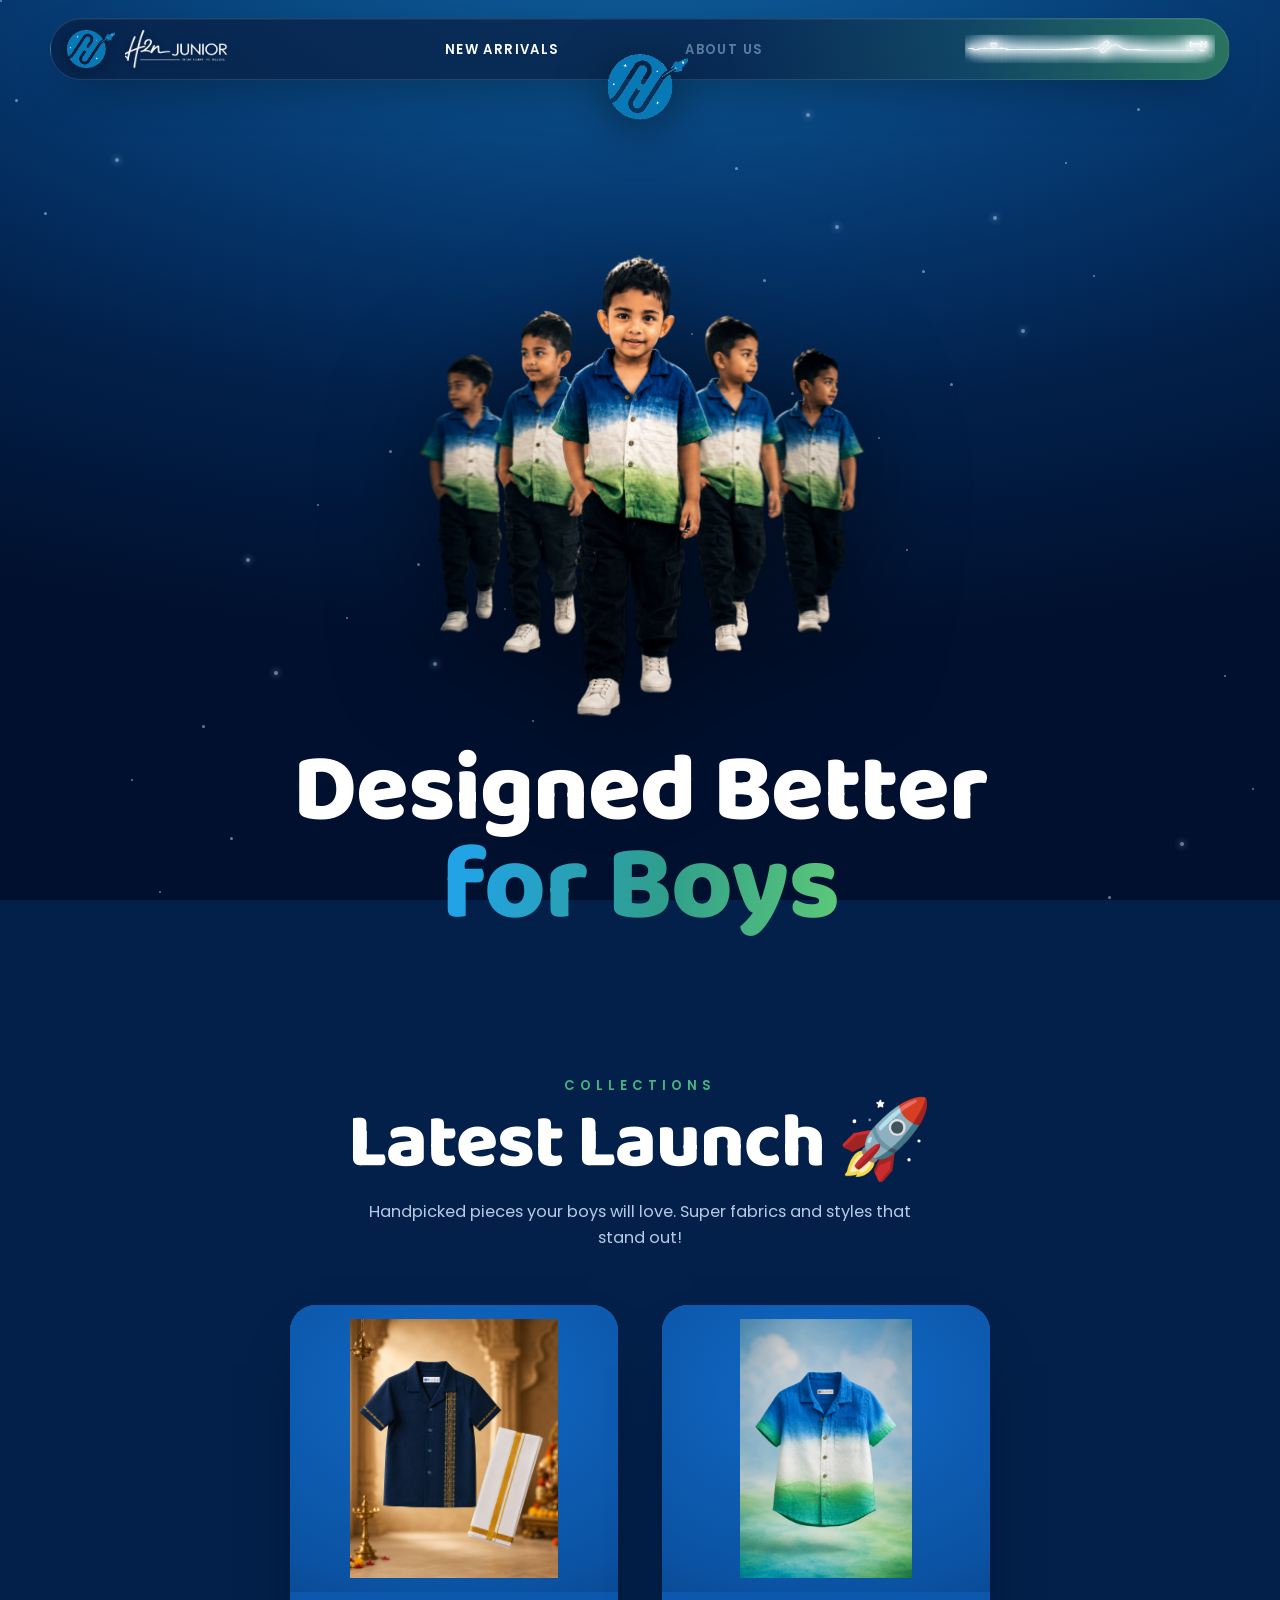
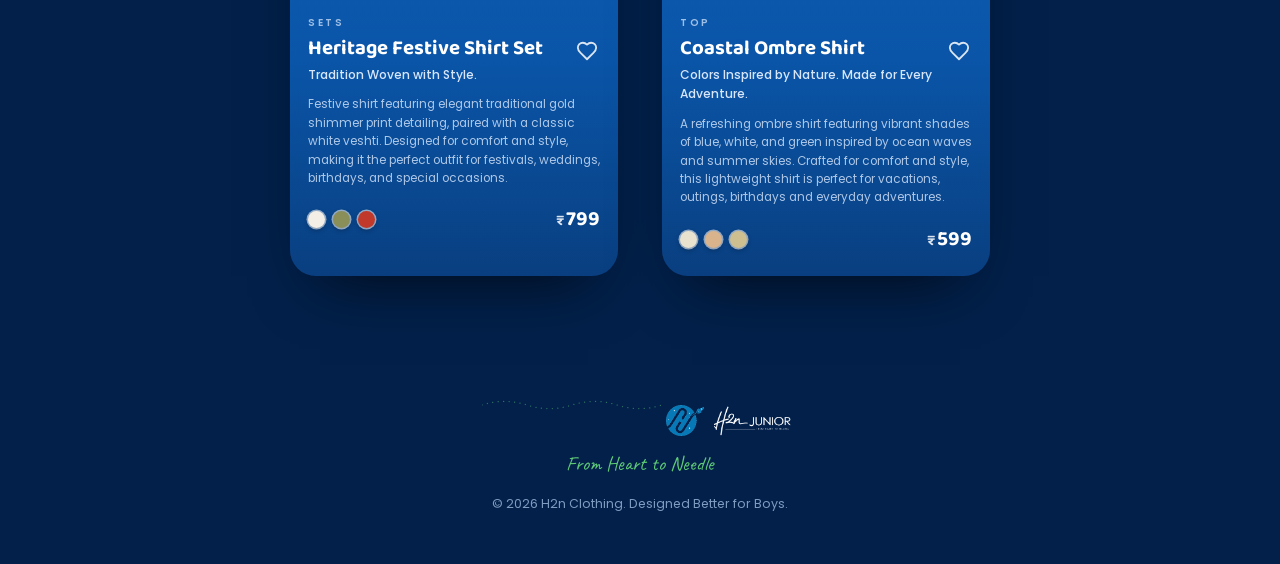
==== index.html @ 7cedc984 "Initial Commit" ====
<!DOCTYPE html>
<html lang="en">
<head>
    <meta charset="UTF-8">
    <meta name="viewport" content="width=device-width, initial-scale=1.0">
    <title>H2n Clothing — Designed Better for Boys | From Heart to Needle</title>
    <meta name="description" content="H2n Clothing — Premium boys wear crafted from heart to needle. Explore the Latest Launch: Heritage Festive Shirt Set & Coastal Ombre Shirt.">
    <link rel="icon" href="images/pdf-logo.png">
    <link rel="preconnect" href="https://fonts.googleapis.com">
    <link rel="preconnect" href="https://fonts.gstatic.com" crossorigin>
    <link href="https://fonts.googleapis.com/css2?family=Baloo+2:wght@500;600;700;800&family=Poppins:wght@300;400;500;600;700&family=Caveat:wght@600;700&display=swap" rel="stylesheet">
    <style>
        /* ============================================================
           H2n Clothing — single-page site (replicates PDF UI design)
           Palette sampled directly from the source PDF.
           ============================================================ */
        :root {
            --navy-900: #01102e;
            --navy-800: #02204a;
            --navy-700: #05356b;
            --navy-600: #0a4d88;
            --navy-glow: #0e5f9e;

            --brand: #0e82c4;
            --brand-bright: #22a3e6;
            --card: #0a55a8;
            --card-hi: #0f63bd;

            --green: #43a55f;
            --green-bright: #5fca77;
            --teal: #2f9e8c;

            --white: #ffffff;
            --cream: #f4efe6;
            --muted: #b7cbe6;
            --muted-dim: #7f9bc0;

            --pill: rgba(8, 30, 66, 0.72);
            --pill-border: rgba(120, 170, 220, 0.22);

            --font-display: 'Baloo 2', system-ui, sans-serif;
            --font-body: 'Poppins', system-ui, sans-serif;
            --font-script: 'Caveat', cursive;

            --ease: cubic-bezier(0.22, 1, 0.36, 1);
            --maxw: 1180px;
        }

        * { margin: 0; padding: 0; box-sizing: border-box; }

        html { scroll-behavior: auto; } /* custom JS easing handles anchor scrolls */

        body {
            font-family: var(--font-body);
            color: var(--white);
            background: var(--navy-800);
            overflow-x: hidden;
            line-height: 1.6;
            -webkit-font-smoothing: antialiased;
        }

        /* Fixed atmospheric background: deep navy with a top-centre glow */
        .bg {
            position: fixed;
            inset: 0;
            z-index: -2;
            background:
                radial-gradient(120% 80% at 50% -8%, var(--navy-glow) 0%, var(--navy-600) 22%, var(--navy-700) 45%, var(--navy-800) 68%, var(--navy-900) 100%);
        }
        /* Twinkling starfield */
        .stars { position: fixed; inset: 0; z-index: -1; pointer-events: none; overflow: hidden; }
        .star {
            position: absolute;
            width: 3px; height: 3px;
            border-radius: 50%;
            background: #cfe6ff;
            opacity: 0.5;
            animation: twinkle 4s var(--ease) infinite;
        }
        .star.sm { width: 2px; height: 2px; }
        .star.lg { width: 4px; height: 4px; box-shadow: 0 0 6px 1px rgba(180,220,255,.7); }
        @keyframes twinkle {
            0%, 100% { opacity: 0.15; transform: scale(0.8); }
            50%      { opacity: 0.85; transform: scale(1.2); }
        }

        a { color: inherit; text-decoration: none; }
        img { display: block; max-width: 100%; }

        /* ===================== NAVIGATION ===================== */
        .navbar {
            position: fixed;
            top: 18px; left: 0; right: 0;
            z-index: 100;
            display: flex;
            justify-content: center;
            padding: 0 20px;
            opacity: 0;
            transform: translateY(-24px);
            animation: navDrop 0.9s var(--ease) 0.15s forwards;
        }
        @keyframes navDrop { to { opacity: 1; transform: translateY(0); } }

        .nav-pill {
            position: relative;
            width: 100%;
            max-width: var(--maxw);
            display: flex;
            align-items: center;
            gap: 8px;
            padding: 10px 14px 10px 16px;
            border-radius: 44px;
            background: linear-gradient(90deg, var(--pill) 0%, var(--pill) 58%, rgba(20,70,90,.72) 78%, rgba(52,132,92,.78) 100%);
            border: 1px solid var(--pill-border);
            backdrop-filter: blur(14px);
            -webkit-backdrop-filter: blur(14px);
            box-shadow: 0 18px 50px -22px rgba(0,0,0,0.7), inset 0 1px 0 rgba(255,255,255,0.06);
        }

        /* Brand wordmark (left) */
        .brand { display: flex; align-items: center; gap: 10px; padding-right: 6px; flex-shrink: 0; }
        .brand-icon { width: 48px; height: auto; flex-shrink: 0; filter: drop-shadow(0 3px 8px rgba(0,0,0,.35)); }
        .brand-wordmark { height: clamp(30px, 3.4vw, 40px); width: auto; flex-shrink: 0; display: block; filter: drop-shadow(0 1px 3px rgba(0,0,0,.35)); }
        .brand-text { display: flex; flex-direction: column; line-height: 1; }
        .brand-name { display: flex; align-items: baseline; gap: 5px; }
        .brand-name .script { font-family: var(--font-script); font-size: 1.55rem; font-weight: 700; color: var(--white); }
        .brand-name .word { font-family: var(--font-body); font-size: 0.86rem; font-weight: 600; letter-spacing: 2px; color: var(--green-bright); }
        .brand-tag { font-size: 0.56rem; font-weight: 600; letter-spacing: 2.6px; color: var(--green-bright); margin-top: 3px; }

        /* Menu */
        .nav-menu {
            flex: 1;
            display: flex;
            align-items: center;
            justify-content: center;
            gap: clamp(14px, 2.4vw, 34px);
        }
        .nav-logo-slot { width: 60px; flex-shrink: 0; }
        .nav-link {
            position: relative;
            font-size: 0.82rem;
            font-weight: 600;
            letter-spacing: 1.4px;
            color: var(--white);
            white-space: nowrap;
            padding: 6px 2px;
            transition: color .25s;
        }
        /* Menu items are intentionally disabled for now.
           TO ENABLE LATER: remove `is-disabled` from the <a> tags,
           give each an href, and delete the `.nav-link.is-disabled` rule. */
        .nav-link.is-disabled {
            color: var(--muted-dim);
            opacity: 0.72;
            cursor: default;
            pointer-events: none;
        }
        .nav-link:not(.is-disabled)::after {
            content: ""; position: absolute; left: 0; bottom: 0;
            width: 0; height: 2px; border-radius: 2px;
            background: linear-gradient(90deg, var(--brand-bright), var(--green-bright));
            transition: width .3s var(--ease);
        }
        .nav-link:not(.is-disabled):hover { color: var(--brand-bright); }
        .nav-link:not(.is-disabled):hover::after { width: 100%; }

        /* Thread + sewing-machine decoration (right) — the brand signature */
        .thread { flex-shrink: 0; width: 250px; display: flex; align-items: center; justify-content: flex-end; }
        .thread img {
            width: 100%;
            filter: drop-shadow(0 0 5px rgba(190,225,255,0.55));
            /* "sews" itself in left-to-right on load */
            clip-path: inset(0 100% 0 0);
            animation: sew 2.1s var(--ease) 0.9s forwards;
        }
        @keyframes sew { to { clip-path: inset(0 0 0 0); } }

        /* Floating centre logo that dips below the pill */
        .center-logo {
            position: absolute;
            left: 0; right: 0; margin-inline: auto;   /* robust horizontal centering */
            top: 50%;
            width: 96px;
            opacity: 0;
            transform: translateY(-50%) scale(0.4);
            animation: logoPop 0.9s var(--ease) 0.55s forwards;
            z-index: 3;
        }
        .center-logo img { width: 100%; filter: drop-shadow(0 10px 24px rgba(0,0,0,0.55)); animation: bob 5s ease-in-out 1.6s infinite; }
        @keyframes logoPop { to { opacity: 1; transform: translateY(8%) scale(1); } }
        @keyframes bob { 0%,100% { transform: translateY(0) rotate(0deg); } 50% { transform: translateY(-7px) rotate(-1.5deg); } }

        .hamburger { display: none; }

        /* ===================== HERO ===================== */
        .hero {
            position: relative;
            padding: 190px 20px 90px;
            text-align: center;
            display: flex;
            flex-direction: column;
            align-items: center;
        }
        /* Entrance on the wrapper, perpetual float on the image — separate
           elements so the two transforms never fight each other. */
        .hero-boys-wrap {
            width: min(460px, 82vw);
            margin-bottom: -6px;
            opacity: 0;
            transform: translateY(46px) scale(0.96);
            animation: rise 1.1s var(--ease) 0.7s forwards;
        }
        .hero-boys {
            width: 100%;
            filter: drop-shadow(0 30px 50px rgba(0,0,0,0.5));
            animation: floatBoys 5.5s ease-in-out 1.9s infinite;
            will-change: transform, filter;
        }
        @keyframes rise { to { opacity: 1; transform: translateY(0) scale(1); } }
        @keyframes floatBoys {
            0%, 100% { transform: translateY(0) rotate(0deg); filter: drop-shadow(0 30px 50px rgba(0,0,0,0.5)); }
            50%      { transform: translateY(-16px) rotate(-1.2deg); filter: drop-shadow(0 46px 60px rgba(0,0,0,0.42)); }
        }

        .hero-title { font-family: var(--font-display); line-height: 0.95; margin-top: 6px; }
        .hero-title .line {
            display: block;
            overflow: hidden;
        }
        .hero-title .line > span {
            display: inline-block;
            transform: translateY(110%);
            animation: reveal 0.95s var(--ease) forwards;
        }
        .hero-title .line.one > span { animation-delay: 1.0s; }
        .hero-title .line.two > span { animation-delay: 1.18s; }
        @keyframes reveal { to { transform: translateY(0); } }

        .line.one > span {
            font-size: clamp(2.8rem, 8.5vw, 6rem);
            font-weight: 800;
            color: var(--white);
            letter-spacing: -1px;
        }
        .line.two > span {
            font-size: clamp(3rem, 9.5vw, 6.6rem);
            font-weight: 800;
            letter-spacing: -1px;
            background: linear-gradient(96deg, var(--brand-bright) 8%, var(--teal) 55%, var(--green-bright) 100%);
            -webkit-background-clip: text; background-clip: text;
            -webkit-text-fill-color: transparent; color: transparent;
            padding: 0 6px 8px;
        }

        /* ===================== COLLECTIONS ===================== */
        .collections { padding: 40px 20px 40px; max-width: var(--maxw); margin: 0 auto; scroll-margin-top: 118px; }
        .col-head { text-align: center; margin-bottom: 54px; }
        .eyebrow {
            font-size: 0.82rem; font-weight: 600; letter-spacing: 5px;
            background: linear-gradient(90deg, var(--teal), var(--green-bright));
            -webkit-background-clip: text; background-clip: text;
            -webkit-text-fill-color: transparent; color: transparent;
            margin-bottom: 10px;
        }
        .col-title {
            font-family: var(--font-display);
            font-weight: 800;
            font-size: clamp(2.6rem, 7vw, 4.8rem);
            letter-spacing: -1px;
            line-height: 1;
            display: inline-flex; align-items: center; gap: 12px;
        }
        .col-title .rocket { display: inline-block; animation: launch 3s ease-in-out infinite; }
        @keyframes launch { 0%,100% { transform: translateY(0) rotate(0); } 50% { transform: translateY(-10px) rotate(6deg); } }
        .col-sub { color: var(--muted); font-size: 1.02rem; max-width: 560px; margin: 16px auto 0; }

        .card-grid {
            display: grid;
            grid-template-columns: repeat(2, minmax(0, 328px));
            gap: 44px;
            justify-content: center;
        }

        /* Product card */
        .card {
            position: relative;
            border-radius: 26px;
            overflow: hidden;
            background: linear-gradient(180deg, var(--card-hi) 0%, var(--card) 62%, #093f80 100%);
            box-shadow: 0 30px 60px -30px rgba(0,0,0,0.75), inset 0 1px 0 rgba(255,255,255,0.08);
            transition: transform .5s var(--ease), box-shadow .5s var(--ease);
            /* reveal state */
            opacity: 0;
            transform: translateY(40px);
        }
        .card.in { opacity: 1; transform: translateY(0); transition: transform .8s var(--ease), box-shadow .5s var(--ease), opacity .8s var(--ease); }
        .card:hover { transform: translateY(-12px); box-shadow: 0 44px 80px -34px rgba(0,0,0,0.85), 0 0 0 1px rgba(95,202,119,0.25); }

        .card-media {
            position: relative;
            aspect-ratio: 4 / 3.5;
            overflow: hidden;
            background: radial-gradient(120% 100% at 50% 30%, #1069c6 0%, #0b52a2 70%, #093f80 100%);
        }
        /* contain + padding = the whole garment is visible (zoomed out), not cropped */
        .card-media img { width: 100%; height: 100%; object-fit: contain; padding: 14px; transition: transform .8s var(--ease); }
        .card:hover .card-media img { transform: scale(1.04); }

        .card-body { padding: 16px 18px 20px; }
        .card-cat { font-size: 0.62rem; font-weight: 600; letter-spacing: 2.5px; color: rgba(207,225,250,0.75); }
        .card-titlerow { display: flex; align-items: flex-start; justify-content: space-between; gap: 10px; margin-top: 4px; }
        .card-title { font-family: var(--font-display); font-weight: 700; font-size: 1.28rem; line-height: 1.08; color: var(--white); }
        .card-tag { color: #d7e6fb; font-size: 0.76rem; font-weight: 500; margin-top: 5px; }
        .card-desc { color: rgba(215,230,251,0.8); font-size: 0.74rem; line-height: 1.55; margin-top: 11px; }

        .card-foot { display: flex; align-items: center; justify-content: space-between; margin-top: 16px; }
        .dots { display: flex; gap: 8px; }
        .dot { width: 17px; height: 17px; border-radius: 50%; background: var(--dot); box-shadow: 0 0 0 1.5px rgba(255,255,255,0.55), 0 2px 5px rgba(0,0,0,0.35); }
        .price { font-family: var(--font-display); font-weight: 700; font-size: 1.3rem; color: var(--white); }
        .price .r { font-size: 0.95rem; opacity: 0.85; margin-right: 2px; }

        /* Heart / wishlist */
        .heart {
            border: none; background: transparent; cursor: pointer;
            color: rgba(255,255,255,0.85); flex-shrink: 0; padding: 2px;
            transition: transform .25s var(--ease), color .25s;
        }
        .heart svg { width: 22px; height: 22px; display: block; }
        .heart:hover { transform: scale(1.15); }
        .heart.active { color: #ff5470; }
        .heart.active svg { fill: #ff5470; }

        /* ===================== FOOTER ===================== */
        .footer { max-width: var(--maxw); margin: 40px auto 0; padding: 40px 20px 50px; text-align: center; }
        .footer-thread { margin: 0 auto 22px; width: 180px; opacity: 0.5; }
        .footer-brand { display: inline-flex; align-items: center; gap: 10px; margin-bottom: 12px; }
        .footer-brand img:first-child { width: 38px; height: auto; }
        .footer-wordmark { height: 30px; width: auto; }
        .footer-brand .script { font-family: var(--font-script); font-size: 1.5rem; }
        .footer-brand .word { font-weight: 600; letter-spacing: 2px; font-size: 0.85rem; }
        .footer-tag { font-family: var(--font-script); font-size: 1.25rem; color: var(--green-bright); }
        .footer-copy { color: var(--muted-dim); font-size: 0.78rem; margin-top: 14px; }

        /* ===================== RESPONSIVE ===================== */
        @media (max-width: 940px) {
            .nav-menu, .thread { display: none; }
            .nav-pill { justify-content: space-between; padding: 10px 14px; }
            .center-logo { display: none; }
            .brand-icon { width: 42px; height: auto; }
            .hamburger {
                display: flex; flex-direction: column; gap: 5px;
                background: transparent; border: none; cursor: pointer; padding: 8px;
            }
            .hamburger span { width: 24px; height: 2px; background: var(--white); border-radius: 2px; transition: .3s; }
            .mobile-menu {
                position: fixed; top: 84px; left: 20px; right: 20px; z-index: 99;
                background: var(--pill); border: 1px solid var(--pill-border);
                border-radius: 20px; backdrop-filter: blur(14px);
                padding: 10px; display: none; flex-direction: column;
                box-shadow: 0 24px 60px -24px rgba(0,0,0,0.8);
            }
            .mobile-menu.open { display: flex; }
            .mobile-menu a { padding: 13px 16px; font-weight: 600; letter-spacing: 1px; color: var(--muted-dim); border-radius: 12px; font-size: 0.9rem; }
            .mobile-menu a.mm-active { color: var(--white); }
            .mobile-menu a.mm-active:active { background: rgba(95,202,119,0.15); }
            .hero { padding-top: 150px; }
        }
        @media (min-width: 941px) { .mobile-menu { display: none; } }

        @media (max-width: 780px) {
            .card-grid { grid-template-columns: minmax(0, 400px); gap: 40px; }
        }

        /* Accessibility */
        :focus-visible { outline: 2px solid var(--green-bright); outline-offset: 3px; border-radius: 4px; }

        @media (prefers-reduced-motion: reduce) {
            *, *::before, *::after {
                animation-duration: 0.001ms !important;
                animation-delay: 0s !important;
                transition-duration: 0.001ms !important;
            }
            .navbar, .center-logo, .hero-boys-wrap, .card { opacity: 1 !important; transform: none !important; }
            .hero-title .line > span { transform: none !important; }
            .thread img { clip-path: none !important; }
        }
    </style>
</head>
<body>
    <div class="bg"></div>
    <div class="stars" id="stars" aria-hidden="true"></div>

    <!-- ===================== NAV ===================== -->
    <nav class="navbar" aria-label="Primary">
        <div class="nav-pill">
            <a class="brand" href="#top" aria-label="H2n Junior home">
                <img class="brand-icon" src="images/pdf-logo-icon.png" alt="">
                <img class="brand-wordmark" src="images/pdf-wordmark.png" alt="H2n Junior — From Heart to Needle">
            </a>

            <!-- NEW ARRIVALS is live (scrolls to Latest Launch). COLLECTIONS & CONTACT
                 are hidden for now — un-comment them and ABOUT US's is-disabled to re-enable. -->
            <div class="nav-menu">
                <a class="nav-link" href="#collections">NEW ARRIVALS</a>
                <!-- <a class="nav-link is-disabled" aria-disabled="true" title="Coming soon">COLLECTIONS</a> -->
                <span class="nav-logo-slot" aria-hidden="true"></span>
                <a class="nav-link is-disabled" aria-disabled="true" title="Coming soon">ABOUT US</a>
                <!-- <a class="nav-link is-disabled" aria-disabled="true" title="Coming soon">CONTACT</a> -->
            </div>

            <!-- Signature: brand thread ending in a sewing machine (from the H2n Junior mark) -->
            <div class="thread" aria-hidden="true">
                <img src="images/pdf-thread.png" alt="">
            </div>

            <button class="hamburger" id="hamburger" aria-label="Menu" aria-expanded="false">
                <span></span><span></span><span></span>
            </button>

            <!-- Floating centre logo -->
            <div class="center-logo" aria-hidden="true">
                <img src="images/pdf-logo.png" alt="">
            </div>
        </div>
    </nav>

    <div class="mobile-menu" id="mobileMenu">
        <a href="#collections" class="mm-active">NEW ARRIVALS</a>
        <a aria-disabled="true">ABOUT US</a>
    </div>

    <!-- ===================== HERO ===================== -->
    <header class="hero" id="top">
        <div class="hero-boys-wrap">
            <img class="hero-boys" src="images/pdf-hero-boys.png" alt="Boys wearing H2n Coastal Ombre shirts">
        </div>
        <h1 class="hero-title">
            <span class="line one"><span>Designed Better</span></span>
            <span class="line two"><span>for Boys</span></span>
        </h1>
    </header>

    <!-- ===================== COLLECTIONS ===================== -->
    <main class="collections" id="collections">
        <div class="col-head">
            <p class="eyebrow">COLLECTIONS</p>
            <h2 class="col-title">Latest Launch <span class="rocket">🚀</span></h2>
            <p class="col-sub">Handpicked pieces your boys will love. Super fabrics and styles that stand out!</p>
        </div>

        <section class="card-grid" aria-label="Latest launch products">

            <!-- Card 1 -->
            <article class="card reveal">
                <div class="card-media">
                    <img src="images/pdf-heritage-festive-set.jpg" alt="Heritage Festive Shirt Set — navy shirt with white veshti" loading="lazy">
                </div>
                <div class="card-body">
                    <span class="card-cat">SETS</span>
                    <div class="card-titlerow">
                        <div>
                            <h3 class="card-title">Heritage Festive Shirt Set</h3>
                            <p class="card-tag">Tradition Woven with Style.</p>
                        </div>
                        <button class="heart" aria-label="Add Heritage Festive Shirt Set to wishlist" aria-pressed="false">
                            <svg viewBox="0 0 24 24" fill="none" stroke="currentColor" stroke-width="2" stroke-linecap="round" stroke-linejoin="round"><path d="M19 14c1.49-1.46 3-3.21 3-5.5A5.5 5.5 0 0 0 16.5 3c-1.76 0-3 .5-4.5 2-1.5-1.5-2.74-2-4.5-2A5.5 5.5 0 0 0 2 8.5c0 2.3 1.5 4.05 3 5.5l7 7Z"/></svg>
                        </button>
                    </div>
                    <p class="card-desc">Festive shirt featuring elegant traditional gold shimmer print detailing, paired with a classic white veshti. Designed for comfort and style, making it the perfect outfit for festivals, weddings, birthdays, and special occasions.</p>
                    <div class="card-foot">
                        <div class="dots">
                            <span class="dot" style="--dot:#f4efe6" title="White"></span>
                            <span class="dot" style="--dot:#8a8f5a" title="Olive"></span>
                            <span class="dot" style="--dot:#c0392b" title="Red"></span>
                        </div>
                        <span class="price"><span class="r">₹</span>799</span>
                    </div>
                </div>
            </article>

            <!-- Card 2 -->
            <article class="card reveal">
                <div class="card-media">
                    <img src="images/pdf-coastal-ombre-shirt.png" alt="Coastal Ombre Shirt — blue, white and green ombre" loading="lazy">
                </div>
                <div class="card-body">
                    <span class="card-cat">TOP</span>
                    <div class="card-titlerow">
                        <div>
                            <h3 class="card-title">Coastal Ombre Shirt</h3>
                            <p class="card-tag">Colors Inspired by Nature. Made for Every Adventure.</p>
                        </div>
                        <button class="heart" aria-label="Add Coastal Ombre Shirt to wishlist" aria-pressed="false">
                            <svg viewBox="0 0 24 24" fill="none" stroke="currentColor" stroke-width="2" stroke-linecap="round" stroke-linejoin="round"><path d="M19 14c1.49-1.46 3-3.21 3-5.5A5.5 5.5 0 0 0 16.5 3c-1.76 0-3 .5-4.5 2-1.5-1.5-2.74-2-4.5-2A5.5 5.5 0 0 0 2 8.5c0 2.3 1.5 4.05 3 5.5l7 7Z"/></svg>
                        </button>
                    </div>
                    <p class="card-desc">A refreshing ombre shirt featuring vibrant shades of blue, white, and green inspired by ocean waves and summer skies. Crafted for comfort and style, this lightweight shirt is perfect for vacations, outings, birthdays and everyday adventures.</p>
                    <div class="card-foot">
                        <div class="dots">
                            <span class="dot" style="--dot:#e9e2cf" title="Sand"></span>
                            <span class="dot" style="--dot:#d9b38c" title="Tan"></span>
                            <span class="dot" style="--dot:#cdbf8f" title="Khaki"></span>
                        </div>
                        <span class="price"><span class="r">₹</span>599</span>
                    </div>
                </div>
            </article>

        </section>
    </main>

    <!-- ===================== FOOTER ===================== -->
    <footer class="footer">
        <svg class="footer-thread" viewBox="0 0 200 20" fill="none" aria-hidden="true">
            <path d="M0 10 Q25 2, 50 10 T100 10 T150 10 T200 10" stroke="#5fca77" stroke-width="1.4" stroke-dasharray="0.1 6" stroke-linecap="round"/>
        </svg>
        <div class="footer-brand">
            <img src="images/pdf-logo-icon.png" alt="">
            <img class="footer-wordmark" src="images/pdf-wordmark.png" alt="H2n Junior">
        </div>
        <p class="footer-tag">From Heart to Needle</p>
        <p class="footer-copy">© 2026 H2n Clothing. Designed Better for Boys.</p>
    </footer>

    <script>
        /* Starfield — deterministic spread, gentle twinkle */
        (function () {
            const wrap = document.getElementById('stars');
            const N = 46;
            const sizes = ['sm', '', 'lg'];
            let html = '';
            for (let i = 0; i < N; i++) {
                const x = (i * 61.8) % 100;                 // golden-ratio spread, avoids Math.random
                const y = (i * 37.5 + (i % 7) * 6) % 100;
                const s = sizes[i % 3];
                const delay = (i % 9) * 0.45;
                const dur = 3 + (i % 5);
                html += `<span class="star ${s}" style="left:${x}%;top:${y}%;animation-delay:${delay}s;animation-duration:${dur}s"></span>`;
            }
            wrap.innerHTML = html;
        })();

        /* Scroll-reveal for product cards */
        (function () {
            const cards = document.querySelectorAll('.card.reveal');
            if (!('IntersectionObserver' in window)) {
                cards.forEach(c => c.classList.add('in'));
                return;
            }
            const io = new IntersectionObserver((entries) => {
                entries.forEach((e, i) => {
                    if (e.isIntersecting) {
                        const el = e.target;
                        setTimeout(() => el.classList.add('in'), Array.from(cards).indexOf(el) * 140);
                        io.unobserve(el);
                    }
                });
            }, { threshold: 0.2 });
            cards.forEach(c => io.observe(c));
        })();

        /* Animated (eased) smooth-scroll for in-page anchors, e.g. New Arrivals */
        (function () {
            const NAV_OFFSET = 112;
            const reduce = matchMedia('(prefers-reduced-motion: reduce)').matches;
            const easeInOutCubic = t => t < 0.5 ? 4 * t * t * t : 1 - Math.pow(-2 * t + 2, 3) / 2;

            function scrollToY(targetY, duration) {
                const startY = window.pageYOffset;
                const dist = targetY - startY;
                let startTs = null;
                function step(ts) {
                    if (startTs === null) startTs = ts;
                    const p = Math.min((ts - startTs) / duration, 1);
                    window.scrollTo(0, startY + dist * easeInOutCubic(p));
                    if (p < 1) requestAnimationFrame(step);
                }
                requestAnimationFrame(step);
            }

            document.querySelectorAll('a[href^="#"]').forEach(a => {
                a.addEventListener('click', e => {
                    const id = a.getAttribute('href');
                    if (id.length < 2) return;
                    const el = document.querySelector(id);
                    if (!el) return;
                    e.preventDefault();
                    const y = el.getBoundingClientRect().top + window.pageYOffset - NAV_OFFSET;
                    if (reduce) { window.scrollTo(0, y); }
                    else { scrollToY(y, 1000); }
                    history.replaceState(null, '', id);
                });
            });
        })();

        /* Wishlist heart toggle */
        document.querySelectorAll('.heart').forEach(btn => {
            btn.addEventListener('click', () => {
                const on = btn.classList.toggle('active');
                btn.setAttribute('aria-pressed', on ? 'true' : 'false');
            });
        });

        /* Mobile menu toggle */
        (function () {
            const burger = document.getElementById('hamburger');
            const menu = document.getElementById('mobileMenu');
            if (!burger) return;
            burger.addEventListener('click', () => {
                const open = menu.classList.toggle('open');
                burger.setAttribute('aria-expanded', open ? 'true' : 'false');
            });
            menu.querySelectorAll('a[href]').forEach(a => a.addEventListener('click', () => {
                menu.classList.remove('open');
                burger.setAttribute('aria-expanded', 'false');
            }));
        })();
    </script>
</body>
</html>
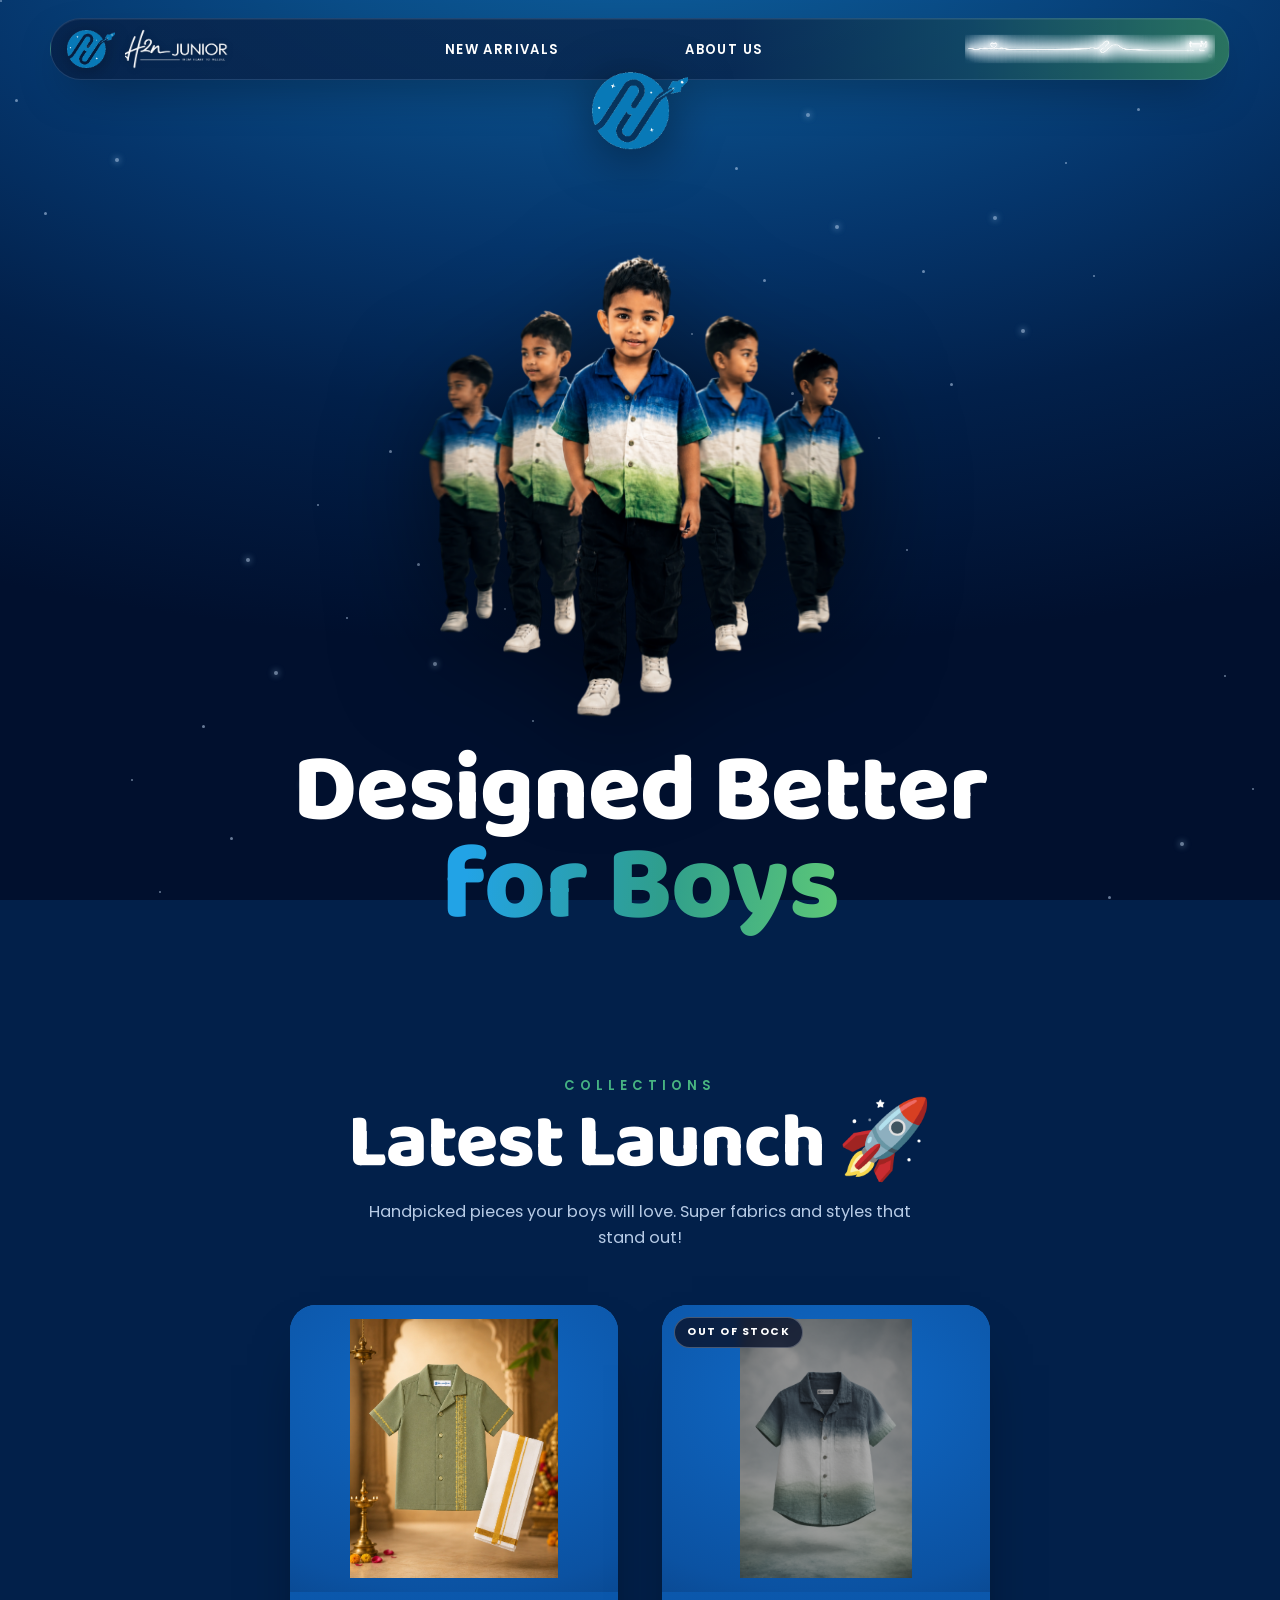
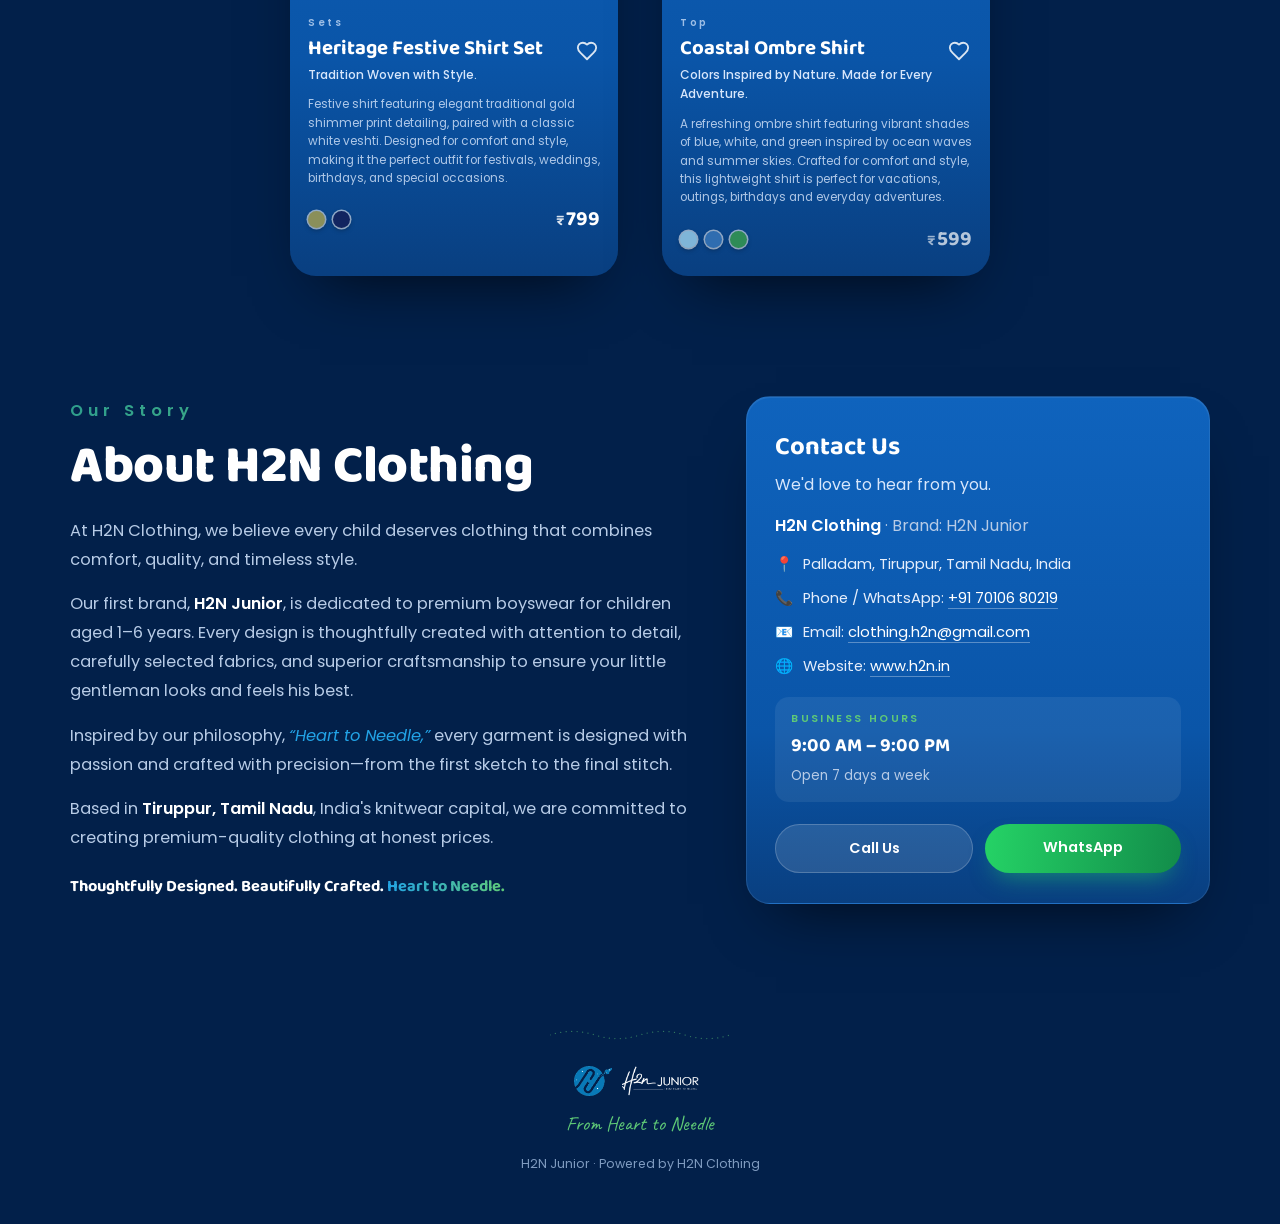
==== commit 366a3ba1: "Items update" ====
--- a/index.html
+++ b/index.html
@@ -5,7 +5,7 @@
     <meta name="viewport" content="width=device-width, initial-scale=1.0">
     <title>H2n Clothing — Designed Better for Boys | From Heart to Needle</title>
     <meta name="description" content="H2n Clothing — Premium boys wear crafted from heart to needle. Explore the Latest Launch: Heritage Festive Shirt Set & Coastal Ombre Shirt.">
-    <link rel="icon" href="images/pdf-logo.png">
+    <link rel="icon" href="images/pdf-logo-icon.png">
     <link rel="preconnect" href="https://fonts.googleapis.com">
     <link rel="preconnect" href="https://fonts.gstatic.com" crossorigin>
     <link href="https://fonts.googleapis.com/css2?family=Baloo+2:wght@500;600;700;800&family=Poppins:wght@300;400;500;600;700&family=Caveat:wght@600;700&display=swap" rel="stylesheet">
@@ -187,7 +187,7 @@
             z-index: 3;
         }
         .center-logo img { width: 100%; filter: drop-shadow(0 10px 24px rgba(0,0,0,0.55)); animation: bob 5s ease-in-out 1.6s infinite; }
-        @keyframes logoPop { to { opacity: 1; transform: translateY(8%) scale(1); } }
+        @keyframes logoPop { to { opacity: 1; transform: translateY(30%) scale(1); } }
         @keyframes bob { 0%,100% { transform: translateY(0) rotate(0deg); } 50% { transform: translateY(-7px) rotate(-1.5deg); } }
 
         .hamburger { display: none; }
@@ -319,6 +319,173 @@
         .price { font-family: var(--font-display); font-weight: 700; font-size: 1.3rem; color: var(--white); }
         .price .r { font-size: 0.95rem; opacity: 0.85; margin-right: 2px; }
 
+        .grid-status { grid-column: 1 / -1; text-align: center; color: var(--muted); padding: 30px 0; }
+        .card { cursor: pointer; }
+        .card-media { pointer-events: none; }
+
+        /* Out-of-stock card */
+        .oos-badge {
+            position: absolute; top: 12px; left: 12px; z-index: 2;
+            background: rgba(10,20,45,0.82); color: #fff; font-size: 0.66rem; font-weight: 700;
+            letter-spacing: 1.5px; text-transform: uppercase; padding: 6px 12px; border-radius: 30px;
+            border: 1px solid rgba(255,255,255,0.25); backdrop-filter: blur(4px);
+        }
+        .card.is-oos .card-media img { filter: grayscale(0.85) brightness(0.7); }
+        .card.is-oos .price { opacity: 0.7; }
+
+        /* Size chips (modal) */
+        .modal-sizes { display: flex; flex-wrap: wrap; gap: 8px; margin-top: 10px; }
+        .size-chip {
+            padding: 8px 14px; border-radius: 12px; cursor: pointer;
+            background: rgba(255,255,255,0.08); color: #dbe8fb; border: 1.5px solid transparent;
+            font-size: 0.8rem; font-weight: 600; font-family: var(--font-body); transition: all .2s;
+        }
+        .size-chip:hover { background: rgba(255,255,255,0.16); }
+        .size-chip.active { background: #fff; color: #0a2247; border-color: var(--green-bright); }
+        .size-chip.oos { opacity: 0.4; cursor: not-allowed; text-decoration: line-through; background: rgba(255,255,255,0.04); }
+        .size-chip.oos:hover { background: rgba(255,255,255,0.04); }
+
+        /* Buy Now button */
+        .modal-cta { display: inline-flex; align-items: center; gap: 8px; }
+        .modal-cta svg { flex-shrink: 0; }
+        .modal-cta.is-oos {
+            background: rgba(255,255,255,0.12); color: var(--muted); cursor: not-allowed;
+            box-shadow: none; transform: none;
+        }
+        .modal-cta.is-oos svg { display: none; }
+
+        /* ===================== QUICK-VIEW MODAL ===================== */
+        .modal { position: fixed; inset: 0; z-index: 200; display: none; align-items: center; justify-content: center; padding: 20px; }
+        .modal.open { display: flex; }
+        .modal-backdrop { position: absolute; inset: 0; background: rgba(3, 12, 30, 0.72); backdrop-filter: blur(6px); -webkit-backdrop-filter: blur(6px); animation: fadeIn .3s var(--ease); }
+        .modal-card {
+            position: relative; z-index: 1;
+            display: grid; grid-template-columns: minmax(0, 1.05fr) minmax(0, 1fr);
+            width: min(920px, 100%); max-height: 90vh; overflow: hidden;
+            border-radius: 26px;
+            background: linear-gradient(180deg, #0c1f42, #0a1a38);
+            border: 1px solid rgba(120,170,220,0.18);
+            box-shadow: 0 40px 100px -30px rgba(0,0,0,0.8);
+            animation: popIn .4s var(--ease);
+        }
+        @keyframes fadeIn { from { opacity: 0; } }
+        @keyframes popIn { from { opacity: 0; transform: translateY(24px) scale(0.97); } }
+
+        .modal-close {
+            position: absolute; top: 12px; right: 12px; z-index: 4;
+            width: 38px; height: 38px; border-radius: 50%; border: none; cursor: pointer;
+            display: grid; place-items: center; color: #fff;
+            background: rgba(10,25,55,0.55); backdrop-filter: blur(6px);
+            transition: background .2s, transform .2s;
+        }
+        .modal-close:hover { background: rgba(255,84,112,0.85); transform: rotate(90deg); }
+
+        /* Gallery / slider */
+        .modal-gallery { position: relative; min-width: 0; background: radial-gradient(120% 100% at 50% 25%, #1069c6 0%, #0b52a2 65%, #093f80 100%); }
+        .slider { position: relative; width: 100%; height: 100%; min-height: 340px; overflow: hidden; }
+        .slides { display: flex; height: 100%; transition: transform .45s var(--ease); }
+        .slides .slide { position: relative; min-width: 100%; height: 100%; display: flex; align-items: center; justify-content: center; }
+        .slides .slide img { width: 100%; height: 100%; object-fit: contain; padding: 22px; }
+        .slide-nav {
+            position: absolute; top: 50%; transform: translateY(-50%); z-index: 3;
+            width: 40px; height: 40px; border-radius: 50%; border: none; cursor: pointer;
+            display: grid; place-items: center; color: #0a2247;
+            background: rgba(255,255,255,0.85); box-shadow: 0 6px 18px rgba(0,0,0,0.3);
+            transition: background .2s, transform .2s;
+        }
+        .slide-nav:hover { background: #fff; }
+        .slide-nav.prev { left: 12px; } .slide-nav.next { right: 12px; }
+        .slide-nav:active { transform: translateY(-50%) scale(0.92); }
+        .slide-dots { position: absolute; bottom: 14px; left: 0; right: 0; z-index: 3; display: flex; gap: 8px; justify-content: center; }
+        .slide-dots button {
+            width: 9px; height: 9px; padding: 0; border: none; border-radius: 50%; cursor: pointer;
+            background: rgba(255,255,255,0.45); transition: background .2s, transform .2s;
+        }
+        .slide-dots button.active { background: #fff; transform: scale(1.25); }
+
+        /* Info panel */
+        .modal-info { padding: 34px 30px 28px; min-width: 0; overflow-y: auto; display: flex; flex-direction: column; }
+        .modal-type { font-size: 0.66rem; font-weight: 600; letter-spacing: 2.6px; text-transform: uppercase; color: var(--brand-bright); }
+        .modal-title { font-family: var(--font-display); font-weight: 700; font-size: 1.85rem; line-height: 1.06; margin-top: 6px; color: #fff; }
+        .modal-tagline { color: #d7e6fb; font-weight: 500; margin-top: 6px; }
+        .modal-desc { color: rgba(215,230,251,0.82); font-size: 0.86rem; line-height: 1.62; margin-top: 14px; }
+        .modal-swatches-label { margin-top: 20px; font-size: 0.72rem; letter-spacing: 1px; text-transform: uppercase; color: var(--muted-dim); }
+        .modal-swatches-label span { color: #fff; text-transform: none; letter-spacing: 0; font-weight: 600; margin-left: 4px; }
+        .modal-colors { display: flex; gap: 12px; margin-top: 10px; }
+        .swatch {
+            width: 30px; height: 30px; border-radius: 50%; padding: 0; cursor: pointer;
+            background: var(--sw); border: 2px solid transparent; box-shadow: 0 0 0 1.5px rgba(255,255,255,0.4);
+            transition: transform .2s, box-shadow .2s;
+        }
+        .swatch:hover { transform: scale(1.12); }
+        .swatch.active { box-shadow: 0 0 0 2px var(--navy-800), 0 0 0 4px var(--green-bright); transform: scale(1.1); }
+        .modal-foot { display: flex; align-items: center; justify-content: space-between; gap: 16px; margin-top: auto; padding-top: 24px; }
+        .modal-price { font-family: var(--font-display); font-weight: 700; font-size: 1.7rem; color: #fff; }
+        .modal-cta {
+            border: none; cursor: pointer; color: #06264a; font-weight: 700; font-family: var(--font-body);
+            padding: 13px 26px; border-radius: 40px; font-size: 0.92rem;
+            background: linear-gradient(96deg, var(--brand-bright), var(--green-bright));
+            box-shadow: 0 12px 26px -10px rgba(34,163,230,0.6); transition: transform .2s, box-shadow .2s;
+        }
+        .modal-cta:hover { transform: translateY(-2px); box-shadow: 0 16px 30px -10px rgba(95,202,119,0.6); }
+
+        @media (max-width: 720px) {
+            .modal { padding: 14px; }
+            .modal-card { grid-template-columns: minmax(0, 1fr); max-height: 90vh; overflow-y: auto; }
+            /* cap the image area so the popup isn't dominated by a giant photo */
+            .modal-gallery { height: 38vh; max-height: 320px; }
+            .slider { height: 100%; min-height: 0; }
+            .slides .slide img { padding: 14px; }
+            .modal-info { padding: 20px 18px 22px; }
+            .modal-title { font-size: 1.4rem; }
+            .modal-desc { font-size: 0.82rem; }
+        }
+
+        /* ===================== ABOUT US ===================== */
+        .about { max-width: var(--maxw); margin: 0 auto; padding: 80px 20px 30px; scroll-margin-top: 100px; }
+        .about-inner { display: grid; grid-template-columns: 1.35fr 1fr; gap: 50px; align-items: start; }
+        .js-reveal { opacity: 0; transform: translateY(34px); transition: opacity .8s var(--ease), transform .8s var(--ease); }
+        .js-reveal.in { opacity: 1; transform: none; }
+        .about-title { font-family: var(--font-display); font-weight: 800; font-size: clamp(2.1rem, 5vw, 3.3rem); line-height: 1.03; letter-spacing: -0.5px; margin: 8px 0 22px; color: #fff; }
+        .about-story p { color: var(--muted); font-size: 1.02rem; line-height: 1.78; margin-bottom: 15px; }
+        .about-story strong { color: #fff; font-weight: 600; }
+        .about-story em { color: var(--brand-bright); font-style: italic; }
+        .about-motto { margin-top: 20px; font-family: var(--font-display); font-weight: 700; font-size: 1.25rem; color: #fff !important; }
+        .about-motto span {
+            background: linear-gradient(96deg, var(--brand-bright), var(--green-bright));
+            -webkit-background-clip: text; background-clip: text; -webkit-text-fill-color: transparent; color: transparent;
+        }
+
+        .contact-card {
+            position: relative; overflow: hidden;
+            background: linear-gradient(180deg, var(--card-hi) 0%, var(--card) 66%, #093f80 100%);
+            border: 1px solid rgba(120,170,220,0.18); border-radius: 24px; padding: 30px 28px;
+            box-shadow: 0 30px 60px -30px rgba(0,0,0,0.7), inset 0 1px 0 rgba(255,255,255,0.08);
+        }
+        .contact-title { font-family: var(--font-display); font-weight: 700; font-size: 1.6rem; color: #fff; }
+        .contact-lead { color: #d7e6fb; margin-top: 4px; }
+        .contact-brand { color: #fff; font-weight: 600; margin: 16px 0 14px; }
+        .contact-brand span { color: var(--muted); font-weight: 400; }
+        .contact-list { list-style: none; display: flex; flex-direction: column; gap: 12px; }
+        .contact-list li { display: flex; gap: 10px; align-items: flex-start; color: #e6eefb; font-size: 0.92rem; line-height: 1.5; }
+        .contact-list .ci { flex-shrink: 0; }
+        .contact-list a { color: #fff; border-bottom: 1px solid rgba(255,255,255,0.32); transition: color .2s, border-color .2s; }
+        .contact-list a:hover { color: var(--green-bright); border-color: var(--green-bright); }
+        .contact-hours { margin-top: 20px; padding: 14px 16px; background: rgba(255,255,255,0.07); border-radius: 14px; }
+        .hours-label { display: block; font-size: 0.66rem; letter-spacing: 2.4px; text-transform: uppercase; color: var(--green-bright); font-weight: 600; }
+        .hours-value { display: block; font-family: var(--font-display); font-weight: 700; font-size: 1.2rem; color: #fff; margin-top: 3px; }
+        .hours-note { color: var(--muted); font-size: 0.84rem; }
+        .contact-cta { display: flex; gap: 12px; margin-top: 22px; }
+        .contact-cta a { flex: 1; text-align: center; padding: 12px 14px; border-radius: 40px; font-weight: 600; font-size: 0.9rem; transition: transform .2s, box-shadow .2s; }
+        .contact-cta a:hover { transform: translateY(-2px); }
+        .btn-call { background: rgba(255,255,255,0.12); color: #fff; border: 1px solid rgba(255,255,255,0.2); }
+        .btn-wa { background: linear-gradient(96deg, #25d366, #128c4a); color: #fff; box-shadow: 0 12px 24px -10px rgba(37,211,102,0.55); }
+
+        @media (max-width: 820px) {
+            .about-inner { grid-template-columns: 1fr; gap: 34px; }
+            .about { padding-top: 60px; }
+        }
+
         /* Heart / wishlist */
         .heart {
             border: none; background: transparent; cursor: pointer;
@@ -332,8 +499,8 @@
 
         /* ===================== FOOTER ===================== */
         .footer { max-width: var(--maxw); margin: 40px auto 0; padding: 40px 20px 50px; text-align: center; }
-        .footer-thread { margin: 0 auto 22px; width: 180px; opacity: 0.5; }
-        .footer-brand { display: inline-flex; align-items: center; gap: 10px; margin-bottom: 12px; }
+        .footer-thread { display: block; margin: 0 auto 22px; width: 180px; opacity: 0.5; }
+        .footer-brand { display: flex; justify-content: center; align-items: center; gap: 10px; margin-bottom: 12px; }
         .footer-brand img:first-child { width: 38px; height: auto; }
         .footer-wordmark { height: 30px; width: auto; }
         .footer-brand .script { font-family: var(--font-script); font-size: 1.5rem; }
@@ -380,7 +547,7 @@
                 animation-delay: 0s !important;
                 transition-duration: 0.001ms !important;
             }
-            .navbar, .center-logo, .hero-boys-wrap, .card { opacity: 1 !important; transform: none !important; }
+            .navbar, .center-logo, .hero-boys-wrap, .card { opacity: 1 !important; }
             .hero-title .line > span { transform: none !important; }
             .thread img { clip-path: none !important; }
         }
@@ -404,7 +571,7 @@
                 <a class="nav-link" href="#collections">NEW ARRIVALS</a>
                 <!-- <a class="nav-link is-disabled" aria-disabled="true" title="Coming soon">COLLECTIONS</a> -->
                 <span class="nav-logo-slot" aria-hidden="true"></span>
-                <a class="nav-link is-disabled" aria-disabled="true" title="Coming soon">ABOUT US</a>
+                <a class="nav-link" href="#about">ABOUT US</a>
                 <!-- <a class="nav-link is-disabled" aria-disabled="true" title="Coming soon">CONTACT</a> -->
             </div>
 
@@ -419,14 +586,14 @@
 
             <!-- Floating centre logo -->
             <div class="center-logo" aria-hidden="true">
-                <img src="images/pdf-logo.png" alt="">
+                <img src="images/pdf-logo-icon.png" alt="">
             </div>
         </div>
     </nav>
 
     <div class="mobile-menu" id="mobileMenu">
         <a href="#collections" class="mm-active">NEW ARRIVALS</a>
-        <a aria-disabled="true">ABOUT US</a>
+        <a href="#about" class="mm-active">ABOUT US</a>
     </div>
 
     <!-- ===================== HERO ===================== -->
@@ -448,66 +615,108 @@
             <p class="col-sub">Handpicked pieces your boys will love. Super fabrics and styles that stand out!</p>
         </div>
 
-        <section class="card-grid" aria-label="Latest launch products">
-
-            <!-- Card 1 -->
-            <article class="card reveal">
-                <div class="card-media">
-                    <img src="images/pdf-heritage-festive-set.jpg" alt="Heritage Festive Shirt Set — navy shirt with white veshti" loading="lazy">
-                </div>
-                <div class="card-body">
-                    <span class="card-cat">SETS</span>
-                    <div class="card-titlerow">
-                        <div>
-                            <h3 class="card-title">Heritage Festive Shirt Set</h3>
-                            <p class="card-tag">Tradition Woven with Style.</p>
-                        </div>
-                        <button class="heart" aria-label="Add Heritage Festive Shirt Set to wishlist" aria-pressed="false">
-                            <svg viewBox="0 0 24 24" fill="none" stroke="currentColor" stroke-width="2" stroke-linecap="round" stroke-linejoin="round"><path d="M19 14c1.49-1.46 3-3.21 3-5.5A5.5 5.5 0 0 0 16.5 3c-1.76 0-3 .5-4.5 2-1.5-1.5-2.74-2-4.5-2A5.5 5.5 0 0 0 2 8.5c0 2.3 1.5 4.05 3 5.5l7 7Z"/></svg>
-                        </button>
-                    </div>
-                    <p class="card-desc">Festive shirt featuring elegant traditional gold shimmer print detailing, paired with a classic white veshti. Designed for comfort and style, making it the perfect outfit for festivals, weddings, birthdays, and special occasions.</p>
-                    <div class="card-foot">
-                        <div class="dots">
-                            <span class="dot" style="--dot:#f4efe6" title="White"></span>
-                            <span class="dot" style="--dot:#8a8f5a" title="Olive"></span>
-                            <span class="dot" style="--dot:#c0392b" title="Red"></span>
-                        </div>
-                        <span class="price"><span class="r">₹</span>799</span>
-                    </div>
-                </div>
-            </article>
-
-            <!-- Card 2 -->
-            <article class="card reveal">
-                <div class="card-media">
-                    <img src="images/pdf-coastal-ombre-shirt.png" alt="Coastal Ombre Shirt — blue, white and green ombre" loading="lazy">
-                </div>
-                <div class="card-body">
-                    <span class="card-cat">TOP</span>
-                    <div class="card-titlerow">
-                        <div>
-                            <h3 class="card-title">Coastal Ombre Shirt</h3>
-                            <p class="card-tag">Colors Inspired by Nature. Made for Every Adventure.</p>
-                        </div>
-                        <button class="heart" aria-label="Add Coastal Ombre Shirt to wishlist" aria-pressed="false">
-                            <svg viewBox="0 0 24 24" fill="none" stroke="currentColor" stroke-width="2" stroke-linecap="round" stroke-linejoin="round"><path d="M19 14c1.49-1.46 3-3.21 3-5.5A5.5 5.5 0 0 0 16.5 3c-1.76 0-3 .5-4.5 2-1.5-1.5-2.74-2-4.5-2A5.5 5.5 0 0 0 2 8.5c0 2.3 1.5 4.05 3 5.5l7 7Z"/></svg>
-                        </button>
-                    </div>
-                    <p class="card-desc">A refreshing ombre shirt featuring vibrant shades of blue, white, and green inspired by ocean waves and summer skies. Crafted for comfort and style, this lightweight shirt is perfect for vacations, outings, birthdays and everyday adventures.</p>
-                    <div class="card-foot">
-                        <div class="dots">
-                            <span class="dot" style="--dot:#e9e2cf" title="Sand"></span>
-                            <span class="dot" style="--dot:#d9b38c" title="Tan"></span>
-                            <span class="dot" style="--dot:#cdbf8f" title="Khaki"></span>
-                        </div>
-                        <span class="price"><span class="r">₹</span>599</span>
-                    </div>
-                </div>
-            </article>
-
+        <!-- Cards are rendered from new-arrivals.json (see script at end of file) -->
+        <section class="card-grid" id="cardGrid" aria-label="Latest launch products" aria-live="polite">
+            <p class="grid-status" id="gridStatus">Loading the latest launch…</p>
         </section>
     </main>
+
+    <!-- ===================== ABOUT US ===================== -->
+    <section class="about" id="about">
+        <div class="about-inner">
+            <div class="about-story js-reveal">
+                <p class="eyebrow">Our Story</p>
+                <h2 class="about-title">About H2N Clothing</h2>
+                <p>At H2N Clothing, we believe every child deserves clothing that combines comfort, quality, and timeless style.</p>
+                <p>Our first brand, <strong>H2N Junior</strong>, is dedicated to premium boyswear for children aged 1–6 years. Every design is thoughtfully created with attention to detail, carefully selected fabrics, and superior craftsmanship to ensure your little gentleman looks and feels his best.</p>
+                <p>Inspired by our philosophy, <em>“Heart to Needle,”</em> every garment is designed with passion and crafted with precision—from the first sketch to the final stitch.</p>
+                <p>Based in <strong>Tiruppur, Tamil Nadu</strong>, India's knitwear capital, we are committed to creating premium-quality clothing at honest prices.</p>
+                <p class="about-motto">Thoughtfully Designed. Beautifully Crafted. <span>Heart to Needle.</span></p>
+            </div>
+
+            <aside class="contact-card js-reveal" id="contact">
+                <h3 class="contact-title">Contact Us</h3>
+                <p class="contact-lead">We'd love to hear from you.</p>
+                <p class="contact-brand">H2N Clothing <span>· Brand: H2N Junior</span></p>
+                <ul class="contact-list">
+                    <li><span class="ci">📍</span><span>Palladam, Tiruppur, Tamil Nadu, India</span></li>
+                    <li><span class="ci">📞</span><span>Phone / WhatsApp: <a href="tel:+917010680219">+91 70106 80219</a></span></li>
+                    <li><span class="ci">📧</span><span>Email: <a href="mailto:clothing.h2n@gmail.com">clothing.h2n@gmail.com</a></span></li>
+                    <li><span class="ci">🌐</span><span>Website: <a href="https://www.h2n.in" target="_blank" rel="noopener">www.h2n.in</a></span></li>
+                </ul>
+                <div class="contact-hours">
+                    <span class="hours-label">Business Hours</span>
+                    <span class="hours-value">9:00 AM – 9:00 PM</span>
+                    <span class="hours-note">Open 7 days a week</span>
+                </div>
+                <div class="contact-cta">
+                    <a class="btn-call" href="tel:+917010680219">Call Us</a>
+                    <a class="btn-wa" href="https://wa.me/917010680219" target="_blank" rel="noopener">WhatsApp</a>
+                </div>
+            </aside>
+        </div>
+    </section>
+
+    <!-- ===================== QUICK-VIEW MODAL ===================== -->
+    <div class="modal" id="modal" aria-hidden="true" role="dialog" aria-modal="true" aria-labelledby="mTitle">
+        <div class="modal-backdrop" data-close></div>
+        <div class="modal-card">
+            <button class="modal-close" data-close aria-label="Close">
+                <svg width="20" height="20" viewBox="0 0 24 24" fill="none" stroke="currentColor" stroke-width="2.2" stroke-linecap="round"><path d="M18 6 6 18M6 6l12 12"/></svg>
+            </button>
+            <div class="modal-gallery">
+                <div class="slider">
+                    <div class="slides" id="mSlides"></div>
+                </div>
+                <button class="slide-nav prev" id="mPrev" aria-label="Previous image">
+                    <svg width="22" height="22" viewBox="0 0 24 24" fill="none" stroke="currentColor" stroke-width="2.4" stroke-linecap="round" stroke-linejoin="round"><path d="m15 18-6-6 6-6"/></svg>
+                </button>
+                <button class="slide-nav next" id="mNext" aria-label="Next image">
+                    <svg width="22" height="22" viewBox="0 0 24 24" fill="none" stroke="currentColor" stroke-width="2.4" stroke-linecap="round" stroke-linejoin="round"><path d="m9 18 6-6-6-6"/></svg>
+                </button>
+                <div class="slide-dots" id="mDots"></div>
+            </div>
+            <div class="modal-info">
+                <span class="modal-type" id="mType"></span>
+                <h3 class="modal-title" id="mTitle"></h3>
+                <p class="modal-tagline" id="mTagline"></p>
+                <p class="modal-desc" id="mDesc"></p>
+                <div class="modal-swatches-label">Colour <span id="mColorName"></span></div>
+                <div class="modal-colors" id="mColors"></div>
+                <div class="modal-swatches-label">Size <span id="mSizeName"></span></div>
+                <div class="modal-sizes" id="mSizes"></div>
+                <div class="modal-foot">
+                    <span class="modal-price" id="mPrice"></span>
+                    <button class="modal-cta" id="mBuy" type="button">
+                        <svg width="19" height="19" viewBox="0 0 24 24" fill="currentColor" aria-hidden="true"><path d="M17.472 14.382c-.297-.149-1.758-.867-2.03-.967-.273-.099-.471-.148-.67.15-.197.297-.767.966-.94 1.164-.173.199-.347.223-.644.075-.297-.15-1.255-.463-2.39-1.475-.883-.788-1.48-1.761-1.653-2.059-.173-.297-.018-.458.13-.606.134-.133.298-.347.446-.52.149-.174.198-.298.298-.497.099-.198.05-.371-.025-.52-.075-.149-.669-1.612-.916-2.207-.242-.579-.487-.5-.669-.51-.173-.008-.371-.01-.57-.01-.198 0-.52.074-.792.372-.272.297-1.04 1.016-1.04 2.479 0 1.462 1.065 2.875 1.213 3.074.149.198 2.096 3.2 5.077 4.487.71.306 1.263.489 1.694.625.712.227 1.36.195 1.872.118.57-.085 1.758-.719 2.006-1.413.248-.694.248-1.289.173-1.413-.074-.124-.272-.198-.57-.347m-5.421 7.403h-.004a9.87 9.87 0 01-5.031-1.378l-.361-.214-3.741.982.998-3.648-.235-.374a9.86 9.86 0 01-1.51-5.26c.001-5.45 4.436-9.884 9.888-9.884 2.64 0 5.122 1.03 6.988 2.898a9.825 9.825 0 012.893 6.994c-.003 5.45-4.437 9.884-9.885 9.884m8.413-18.297A11.815 11.815 0 0012.05 0C5.495 0 .16 5.335.157 11.892c0 2.096.547 4.142 1.588 5.946L.057 24l6.305-1.654a11.882 11.882 0 005.683 1.448h.005c6.554 0 11.89-5.335 11.893-11.893a11.821 11.821 0 00-3.48-8.414z"/></svg>
+                        <span class="buy-label">Buy Now</span>
+                    </button>
+                </div>
+            </div>
+        </div>
+    </div>
+
+    <!-- file:// fallback: used only when new-arrivals.json can't be fetched (double-click open).
+         When served over http(s), the external new-arrivals.json is fetched live and this is ignored. -->
+    <script type="application/json" id="na-fallback">
+    {"collection":"New Arrivals","currencySymbol":"₹","whatsapp":"917010680219","items":[
+      {"id":"na-001","name":"Heritage Festive Shirt Set","type":"Sets","tagline":"Tradition Woven with Style.","description":"Festive shirt featuring elegant traditional gold shimmer print detailing, paired with a classic white veshti. Designed for comfort and style, making it the perfect outfit for festivals, weddings, birthdays, and special occasions.","amount":799,"outOfStock":false,"disabled":true,"sizes":["1-2 Y","2-3 Y","3-4 Y","4-5 Y","5-6 Y"],"defaultColor":"olive","colors":[
+        {"id":"olive","name":"Olive Green","hex":"#8a8f5a","outOfStockSizes":["5-6 Y"],"images":["images/products/heritage-festive-shirt-set/olive/olive-1.jpg","images/products/heritage-festive-shirt-set/olive/olive-2.jpg","images/products/heritage-festive-shirt-set/olive/olive-3.jpg"]},
+        {"id":"royal","name":"Royal Blue","hex":"#122560","outOfStockSizes":["1-2 Y","2-3 Y"],"images":["images/products/heritage-festive-shirt-set/royal/royal-1.jpg","images/products/heritage-festive-shirt-set/royal/royal-2.jpg","images/products/heritage-festive-shirt-set/royal/royal-3.jpg"]}
+      ]},
+      {"id":"na-002","name":"Coastal Ombre Shirt","type":"Top","tagline":"Colors Inspired by Nature. Made for Every Adventure.","description":"A refreshing ombre shirt featuring vibrant shades of blue, white, and green inspired by ocean waves and summer skies. Crafted for comfort and style, this lightweight shirt is perfect for vacations, outings, birthdays and everyday adventures.","amount":599,"outOfStock":false,"sizes":["1-2 Y","2-3 Y","3-4 Y","4-5 Y","5-6 Y"],"defaultColor":"ocean-blue","colors":[
+        {"id":"ocean-blue","name":"Ocean Blue","hex":"#2f6db0","outOfStockSizes":["4-5 Y"],"images":["images/products/na-002-coastal-ombre-shirt/ocean-blue-1.png","images/products/na-002-coastal-ombre-shirt/ocean-blue-2.png","images/products/na-002-coastal-ombre-shirt/ocean-blue-3.png"]},
+        {"id":"aqua-mist","name":"Aqua Mist","hex":"#7fb5d8","images":["images/products/na-002-coastal-ombre-shirt/aqua-mist-1.png","images/products/na-002-coastal-ombre-shirt/aqua-mist-2.png","images/products/na-002-coastal-ombre-shirt/aqua-mist-3.png"]},
+        {"id":"forest-green","name":"Forest Green","hex":"#2e8b57","images":["images/products/na-002-coastal-ombre-shirt/forest-green-1.png","images/products/na-002-coastal-ombre-shirt/forest-green-2.png","images/products/na-002-coastal-ombre-shirt/forest-green-3.png"]}
+      ]},
+      {"id":"na-003","name":"Adventure Cargo Set","type":"Sets","tagline":"Built for Every Little Explorer.","description":"Rugged cargo set with a soft cotton tee and utility-pocket shorts. Made for playtime, comfy all day, and tough enough for every backyard adventure.","amount":899,"outOfStock":true,"disabled":true,"sizes":["1-2 Y","2-3 Y","3-4 Y","4-5 Y","5-6 Y"],"defaultColor":"slate","colors":[
+        {"id":"slate","name":"Slate Blue","hex":"#2f6db0","images":["images/products/na-003-adventure-cargo-set/slate-1.png","images/products/na-003-adventure-cargo-set/slate-2.png","images/products/na-003-adventure-cargo-set/slate-3.png"]}
+      ]},
+      {"id":"na-004","name":"Sunny Day Tee","type":"Top","tagline":"Bright Days, Soft Cottons.","description":"A breezy everyday tee in super-soft breathable cotton. Perfect for sunny outings, school days, and everything in between.","amount":499,"outOfStock":true,"sizes":["1-2 Y","2-3 Y","3-4 Y","4-5 Y","5-6 Y"],"defaultColor":"sunny","colors":[
+        {"id":"sunny","name":"Sunny Olive","hex":"#8a8f5a","images":["images/products/na-004-sunny-day-tee/sunny-1.jpg","images/products/na-004-sunny-day-tee/sunny-2.jpg","images/products/na-004-sunny-day-tee/sunny-3.jpg"]}
+      ]}
+    ]}
+    </script>
 
     <!-- ===================== FOOTER ===================== -->
     <footer class="footer">
@@ -519,7 +728,7 @@
             <img class="footer-wordmark" src="images/pdf-wordmark.png" alt="H2n Junior">
         </div>
         <p class="footer-tag">From Heart to Needle</p>
-        <p class="footer-copy">© 2026 H2n Clothing. Designed Better for Boys.</p>
+        <p class="footer-copy">H2N Junior · Powered by H2N Clothing</p>
     </footer>
 
     <script>
@@ -540,25 +749,6 @@
             wrap.innerHTML = html;
         })();
 
-        /* Scroll-reveal for product cards */
-        (function () {
-            const cards = document.querySelectorAll('.card.reveal');
-            if (!('IntersectionObserver' in window)) {
-                cards.forEach(c => c.classList.add('in'));
-                return;
-            }
-            const io = new IntersectionObserver((entries) => {
-                entries.forEach((e, i) => {
-                    if (e.isIntersecting) {
-                        const el = e.target;
-                        setTimeout(() => el.classList.add('in'), Array.from(cards).indexOf(el) * 140);
-                        io.unobserve(el);
-                    }
-                });
-            }, { threshold: 0.2 });
-            cards.forEach(c => io.observe(c));
-        })();
-
         /* Animated (eased) smooth-scroll for in-page anchors, e.g. New Arrivals */
         (function () {
             const NAV_OFFSET = 112;
@@ -588,18 +778,254 @@
                     const y = el.getBoundingClientRect().top + window.pageYOffset - NAV_OFFSET;
                     if (reduce) { window.scrollTo(0, y); }
                     else { scrollToY(y, 1000); }
-                    history.replaceState(null, '', id);
+                    try { history.replaceState(null, '', id); } catch (_) { /* file:// origin */ }
                 });
             });
         })();
 
-        /* Wishlist heart toggle */
-        document.querySelectorAll('.heart').forEach(btn => {
-            btn.addEventListener('click', () => {
-                const on = btn.classList.toggle('active');
-                btn.setAttribute('aria-pressed', on ? 'true' : 'false');
+        /* ===== New Arrivals: load JSON → render cards → quick-view modal with image slider ===== */
+        (function () {
+            const grid = document.getElementById('cardGrid');
+            const statusEl = document.getElementById('gridStatus');
+            const reduce = matchMedia('(prefers-reduced-motion: reduce)').matches;
+            let CFG = null, SYM = '₹';
+
+            const esc = s => String(s == null ? '' : s).replace(/[&<>"]/g, c => ({ '&': '&amp;', '<': '&lt;', '>': '&gt;', '"': '&quot;' }[c]));
+            const fmt = n => Number(n).toLocaleString('en-IN');
+            const colorOf = (item, id) => item.colors.find(c => c.id === id) || item.colors[0];
+            const heroImg = item => { const c = colorOf(item, item.defaultColor); return (c.images && c.images[0]) || item.thumbnail; };
+
+            async function load() {
+                try {
+                    const res = await fetch('new-arrivals.json', { cache: 'no-store' });
+                    if (!res.ok) throw 0;
+                    return await res.json();
+                } catch (e) {
+                    const fb = document.getElementById('na-fallback');   // file:// fallback
+                    if (fb) { try { return JSON.parse(fb.textContent); } catch (_) { } }
+                    return null;
+                }
+            }
+
+            function cardHTML(item, idx) {
+                const dots = item.colors.map(c => `<span class="dot" style="--dot:${esc(c.hex)}" title="${esc(c.name)}"></span>`).join('');
+                const oos = !!item.outOfStock;
+                return `
+                <article class="card reveal${oos ? ' is-oos' : ''}" data-idx="${idx}" tabindex="0" role="button" aria-label="View ${esc(item.name)}${oos ? ' (out of stock)' : ''}">
+                    <div class="card-media">
+                        <img src="${esc(heroImg(item))}" alt="${esc(item.name)}" loading="lazy">
+                        ${oos ? '<span class="oos-badge">Out of Stock</span>' : ''}
+                    </div>
+                    <div class="card-body">
+                        <span class="card-cat">${esc(item.type)}</span>
+                        <div class="card-titlerow">
+                            <div>
+                                <h3 class="card-title">${esc(item.name)}</h3>
+                                <p class="card-tag">${esc(item.tagline)}</p>
+                            </div>
+                            <button class="heart" data-heart aria-label="Add ${esc(item.name)} to wishlist" aria-pressed="false">
+                                <svg viewBox="0 0 24 24" fill="none" stroke="currentColor" stroke-width="2" stroke-linecap="round" stroke-linejoin="round"><path d="M19 14c1.49-1.46 3-3.21 3-5.5A5.5 5.5 0 0 0 16.5 3c-1.76 0-3 .5-4.5 2-1.5-1.5-2.74-2-4.5-2A5.5 5.5 0 0 0 2 8.5c0 2.3 1.5 4.05 3 5.5l7 7Z"/></svg>
+                            </button>
+                        </div>
+                        <p class="card-desc">${esc(item.description)}</p>
+                        <div class="card-foot">
+                            <div class="dots">${dots}</div>
+                            <span class="price"><span class="r">${esc(SYM)}</span>${fmt(item.amount)}</span>
+                        </div>
+                    </div>
+                </article>`;
+            }
+
+            function renderCards() {
+                // `disabled: true` products are hidden from the UI entirely.
+                // Keep each card's data-idx pointing at its original CFG.items position so the modal opens the right item.
+                const visible = CFG.items.filter(it => !it.disabled);
+                if (!visible.length) {
+                    grid.innerHTML = '<p class="grid-status">No products to show right now — please check back soon.</p>';
+                    return;
+                }
+                grid.innerHTML = visible.map(it => cardHTML(it, CFG.items.indexOf(it))).join('');
+                const cards = [...grid.querySelectorAll('.card.reveal')];
+                if (reduce || !('IntersectionObserver' in window)) { cards.forEach(c => c.classList.add('in')); return; }
+                const io = new IntersectionObserver(entries => {
+                    entries.forEach(e => {
+                        if (e.isIntersecting) { const el = e.target; setTimeout(() => el.classList.add('in'), cards.indexOf(el) * 130); io.unobserve(el); }
+                    });
+                }, { threshold: 0.15 });
+                cards.forEach(c => io.observe(c));
+            }
+
+            /* ---- Modal + slider ---- */
+            const modal = document.getElementById('modal');
+            const mSlides = document.getElementById('mSlides');
+            const mDots = document.getElementById('mDots');
+            const els = {
+                type: document.getElementById('mType'), title: document.getElementById('mTitle'),
+                tagline: document.getElementById('mTagline'), desc: document.getElementById('mDesc'),
+                price: document.getElementById('mPrice'), colors: document.getElementById('mColors'),
+                colorName: document.getElementById('mColorName'),
+                sizes: document.getElementById('mSizes'), sizeName: document.getElementById('mSizeName'),
+                buy: document.getElementById('mBuy')
+            };
+            let cur = { item: null, i: 0, imgs: [], color: null, colorName: '', size: '' }, lastFocus = null, modalPushed = false;
+
+            function setSlide(i, animate = true) {
+                const n = cur.imgs.length; if (!n) return;
+                cur.i = (i % n + n) % n;
+                if (!animate) mSlides.style.transition = 'none';
+                mSlides.style.transform = `translateX(${-cur.i * 100}%)`;
+                if (!animate) { void mSlides.offsetWidth; mSlides.style.transition = ''; }
+                [...mDots.children].forEach((d, k) => d.classList.toggle('active', k === cur.i));
+            }
+
+            /* Stock has two levels: product-level (global) OR a size+colour combination */
+            const isGlobalOOS = it => !!(it && it.outOfStock);
+            const sizeOOS = (col, size) => !!(col && col.outOfStockSizes && col.outOfStockSizes.indexOf(size) !== -1);
+            const firstAvailableSize = (it, col) => isGlobalOOS(it) ? '' : (it.sizes || []).find(s => !sizeOOS(col, s)) || '';
+
+            function updateBuy() {
+                const oos = isGlobalOOS(cur.item) || !cur.size || sizeOOS(cur.color, cur.size);
+                els.buy.disabled = oos;
+                els.buy.classList.toggle('is-oos', oos);
+                els.buy.querySelector('.buy-label').textContent = oos ? 'Out of Stock' : 'Buy Now';
+            }
+
+            function renderSizes() {
+                const it = cur.item;
+                els.sizes.innerHTML = (it.sizes || []).map(s => {
+                    const oos = isGlobalOOS(it) || sizeOOS(cur.color, s);
+                    return `<button class="size-chip${oos ? ' oos' : ''}" type="button" data-size="${esc(s)}"${oos ? ' aria-disabled="true"' : ''}>${esc(s)}</button>`;
+                }).join('');
+            }
+
+            function selectSize(size) {
+                cur.size = size || '';
+                els.sizeName.textContent = cur.size;
+                [...els.sizes.children].forEach(b => b.classList.toggle('active', b.dataset.size === cur.size));
+                updateBuy();
+            }
+
+            function loadColor(colorId) {
+                const col = colorOf(cur.item, colorId);
+                cur.color = col;
+                cur.imgs = (col.images && col.images.length) ? col.images : [cur.item.thumbnail].filter(Boolean);
+                cur.colorName = col.name;
+                els.colorName.textContent = col.name;
+                mSlides.innerHTML = cur.imgs.map(src => `<div class="slide"><img src="${esc(src)}" alt="${esc(cur.item.name)} — ${esc(col.name)}"></div>`).join('');
+                mDots.innerHTML = cur.imgs.map((_, k) => `<button aria-label="Go to image ${k + 1}" data-dot="${k}"></button>`).join('');
+                [...els.colors.children].forEach(s => s.classList.toggle('active', s.dataset.color === col.id));
+                setSlide(0, false);
+                // size availability depends on the chosen colour
+                renderSizes();
+                let s = cur.size;
+                if (!s || sizeOOS(col, s)) s = firstAvailableSize(cur.item, col);
+                selectSize(s);
+            }
+
+            function openModal(item) {
+                cur.item = item;
+                cur.size = '';
+                els.type.textContent = item.type || '';
+                els.title.textContent = item.name;
+                els.tagline.textContent = item.tagline || '';
+                els.desc.textContent = item.description || '';
+                els.price.innerHTML = `${esc(SYM)}${fmt(item.amount)}`;
+                els.colors.innerHTML = item.colors.map(c => `<button class="swatch" style="--sw:${esc(c.hex)}" data-color="${esc(c.id)}" title="${esc(c.name)}" aria-label="${esc(c.name)}"></button>`).join('');
+                loadColor(item.defaultColor || item.colors[0].id);   // renders sizes + selects + updates Buy
+                lastFocus = document.activeElement;
+                modal.classList.add('open');
+                modal.setAttribute('aria-hidden', 'false');
+                document.body.style.overflow = 'hidden';
+                // push a history entry so the browser Back button closes the modal instead of leaving the page
+                try { history.pushState({ h2nModal: true }, ''); modalPushed = true; } catch (_) { modalPushed = false; }
+                modal.querySelector('.modal-close').focus();
+            }
+            function hideModal() {
+                modal.classList.remove('open');
+                modal.setAttribute('aria-hidden', 'true');
+                document.body.style.overflow = '';
+                if (lastFocus) lastFocus.focus();
+            }
+            function closeModal() {
+                // UI-triggered close: unwind the pushed history entry (fires popstate → hideModal)
+                if (modalPushed) { modalPushed = false; history.back(); }
+                else hideModal();
+            }
+            window.addEventListener('popstate', () => {
+                if (modal.classList.contains('open')) { modalPushed = false; hideModal(); }
             });
-        });
+
+            grid.addEventListener('click', e => {
+                const heart = e.target.closest('[data-heart]');
+                if (heart) { e.stopPropagation(); const on = heart.classList.toggle('active'); heart.setAttribute('aria-pressed', on ? 'true' : 'false'); return; }
+                const card = e.target.closest('.card');
+                if (card) openModal(CFG.items[+card.dataset.idx]);
+            });
+            grid.addEventListener('keydown', e => {
+                if ((e.key === 'Enter' || e.key === ' ') && e.target.classList.contains('card')) { e.preventDefault(); openModal(CFG.items[+e.target.dataset.idx]); }
+            });
+
+            modal.addEventListener('click', e => { if (e.target.closest('[data-close]')) closeModal(); });
+            document.getElementById('mPrev').addEventListener('click', () => setSlide(cur.i - 1));
+            document.getElementById('mNext').addEventListener('click', () => setSlide(cur.i + 1));
+            mDots.addEventListener('click', e => { const b = e.target.closest('[data-dot]'); if (b) setSlide(+b.dataset.dot); });
+            els.colors.addEventListener('click', e => { const s = e.target.closest('[data-color]'); if (s) loadColor(s.dataset.color); });
+            els.sizes.addEventListener('click', e => { const b = e.target.closest('[data-size]'); if (b && !b.classList.contains('oos')) selectSize(b.dataset.size); });
+            els.buy.addEventListener('click', () => {
+                const it = cur.item;
+                if (!it || isGlobalOOS(it) || !cur.size || sizeOOS(cur.color, cur.size)) return;
+                const num = (CFG && CFG.whatsapp) ? String(CFG.whatsapp).replace(/[^0-9]/g, '') : '917010680219';
+                // Build emojis from code points (ASCII source) so no file/transfer encoding can corrupt them
+                const E = { wave: '\u{1F44B}', bag: '\u{1F6CD}\u{FE0F}', art: '\u{1F3A8}', ruler: '\u{1F4CF}', money: '\u{1F4B0}' };
+                const msg = [
+                    `Hello H2N Junior! ${E.wave}`, '',
+                    "I'd like to *Buy Now*:", '',
+                    `${E.bag} *${it.name}*` + (it.type ? ` (${it.type})` : ''),
+                    `${E.art} Colour: ${cur.colorName || '-'}`,
+                    `${E.ruler} Size: ${cur.size || '-'}`,
+                    `${E.money} Price: ${SYM}${fmt(it.amount)}`,
+                    '', 'Please confirm availability & delivery. Thank you!'
+                ].join('\n');
+                window.open(`https://wa.me/${num}?text=${encodeURIComponent(msg)}`, '_blank');
+            });
+            document.addEventListener('keydown', e => {
+                if (!modal.classList.contains('open')) return;
+                if (e.key === 'Escape') closeModal();
+                else if (e.key === 'ArrowLeft') setSlide(cur.i - 1);
+                else if (e.key === 'ArrowRight') setSlide(cur.i + 1);
+            });
+
+            let tx = null;
+            const slider = modal.querySelector('.slider');
+            slider.addEventListener('touchstart', e => { tx = e.touches[0].clientX; }, { passive: true });
+            slider.addEventListener('touchend', e => {
+                if (tx === null) return;
+                const dx = e.changedTouches[0].clientX - tx;
+                if (Math.abs(dx) > 40) setSlide(cur.i + (dx < 0 ? 1 : -1));
+                tx = null;
+            });
+
+            load().then(data => {
+                if (!data || !Array.isArray(data.items) || !data.items.length) {
+                    statusEl.textContent = 'Couldn’t load products. If you opened this file directly, serve the folder over http (e.g. “python -m http.server”) so new-arrivals.json can load.';
+                    return;
+                }
+                CFG = data; SYM = data.currencySymbol || '₹';
+                renderCards();
+            });
+        })();
+
+        /* Scroll-reveal for About Us blocks */
+        (function () {
+            const els = document.querySelectorAll('.js-reveal');
+            if (matchMedia('(prefers-reduced-motion: reduce)').matches || !('IntersectionObserver' in window)) {
+                els.forEach(el => el.classList.add('in')); return;
+            }
+            const io = new IntersectionObserver((entries) => {
+                entries.forEach(e => { if (e.isIntersecting) { e.target.classList.add('in'); io.unobserve(e.target); } });
+            }, { threshold: 0.15 });
+            els.forEach(el => io.observe(el));
+        })();
 
         /* Mobile menu toggle */
         (function () {
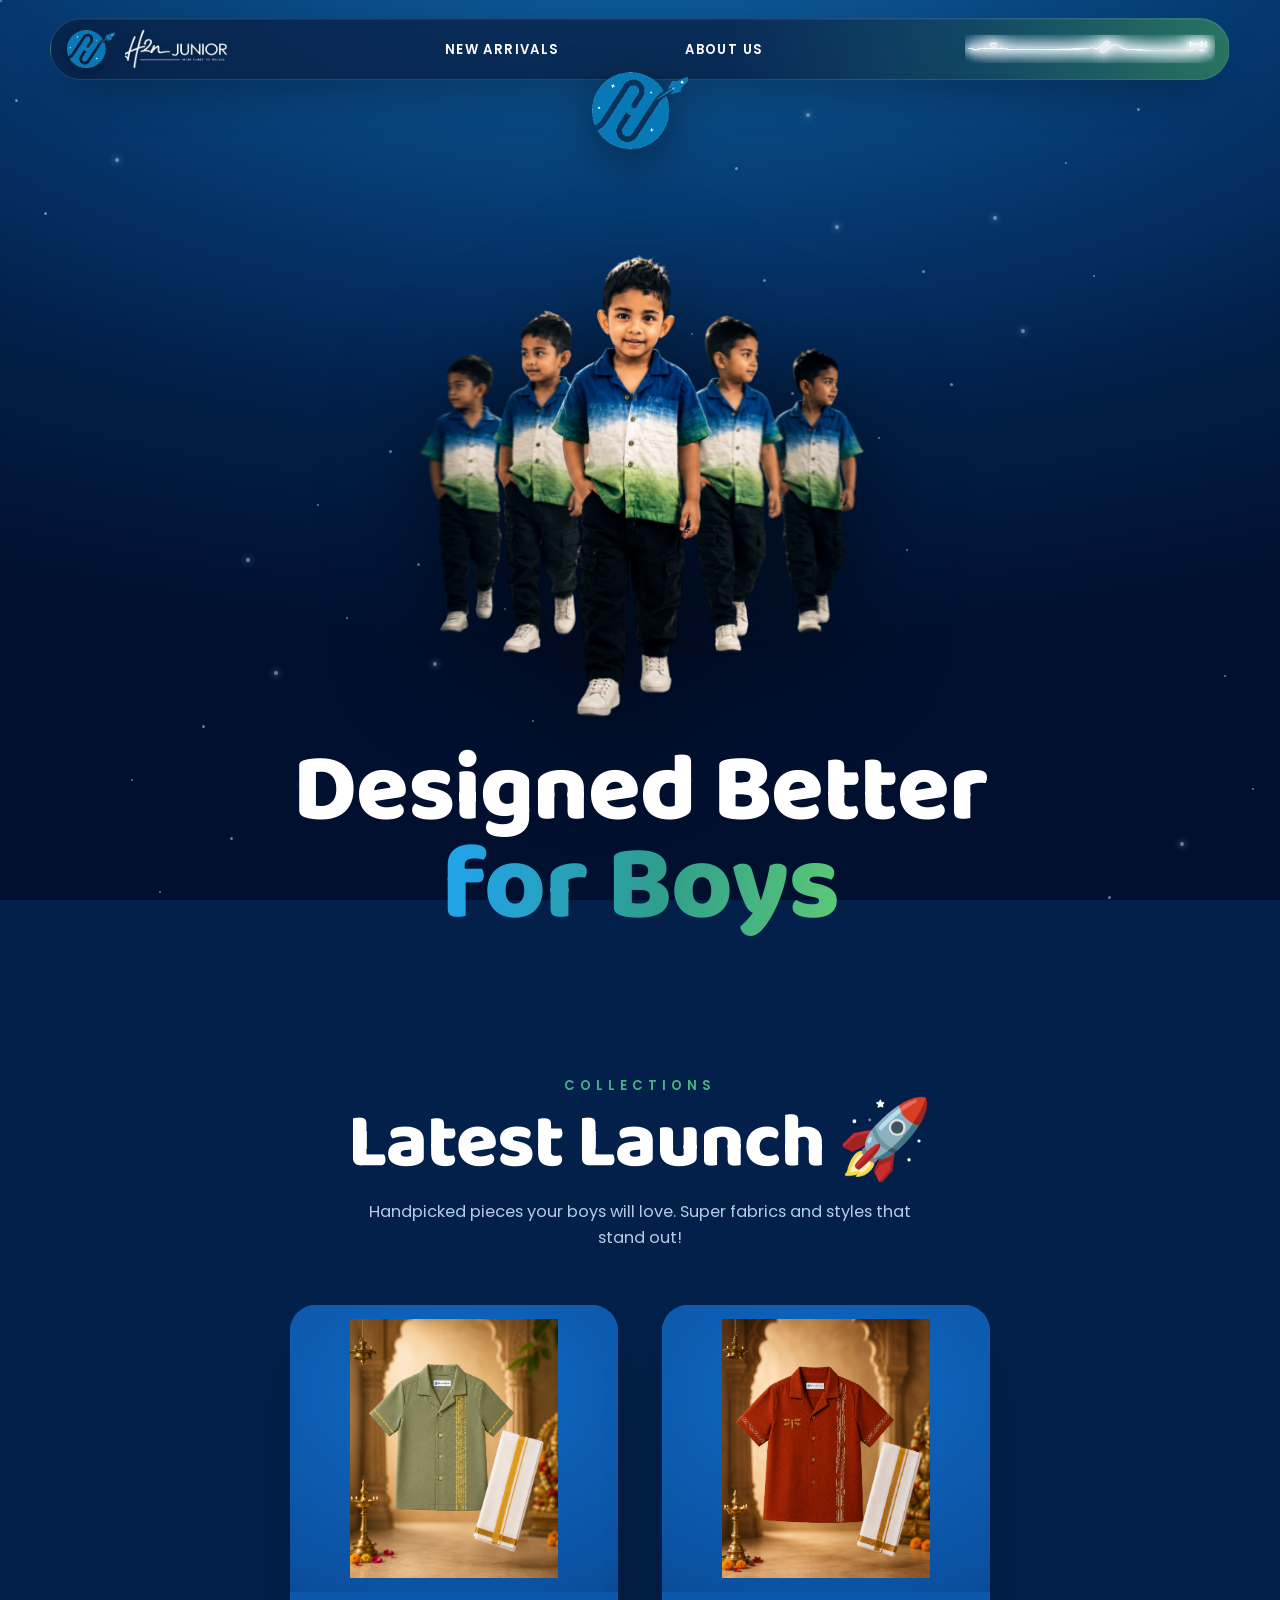
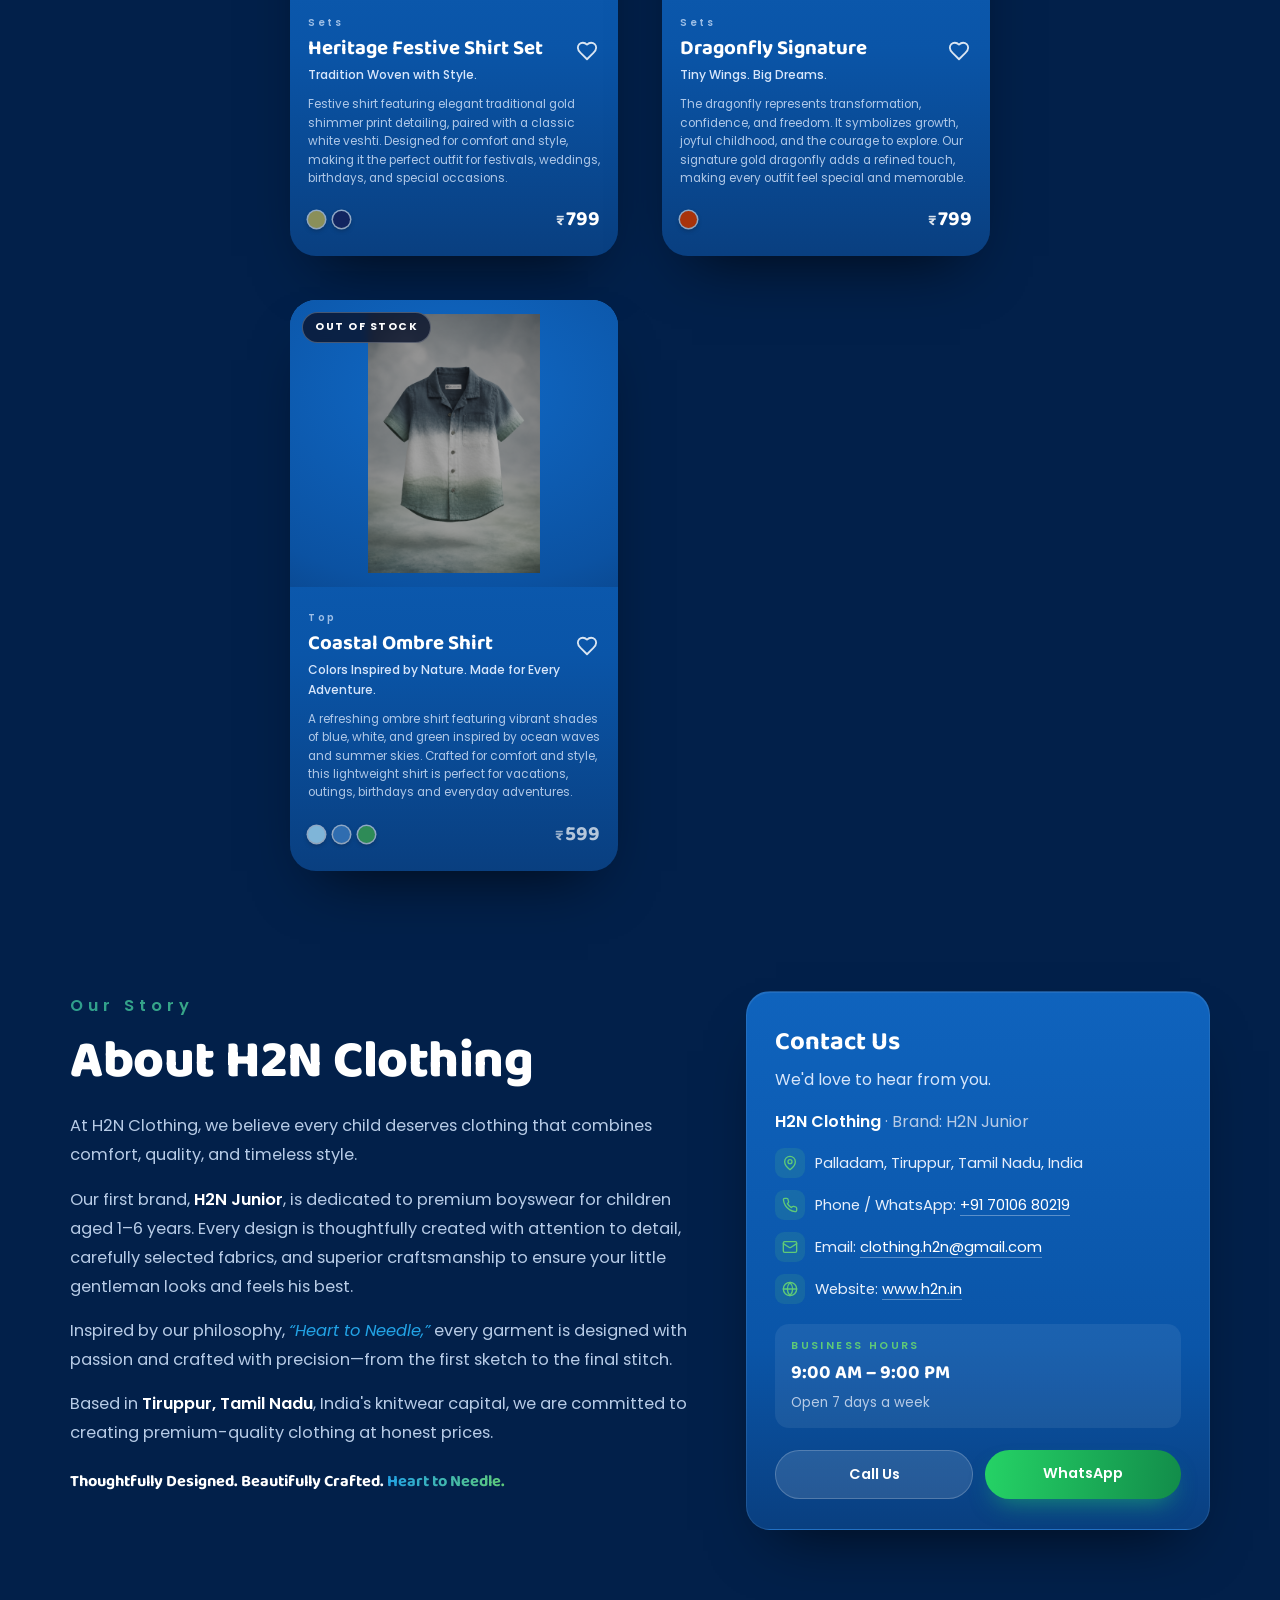
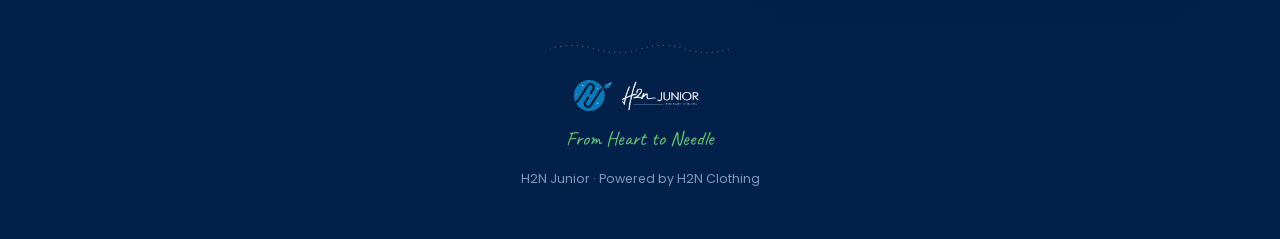
==== commit 7fafd615: "Added Item" ====
--- a/index.html
+++ b/index.html
@@ -468,7 +468,13 @@
         .contact-brand span { color: var(--muted); font-weight: 400; }
         .contact-list { list-style: none; display: flex; flex-direction: column; gap: 12px; }
         .contact-list li { display: flex; gap: 10px; align-items: flex-start; color: #e6eefb; font-size: 0.92rem; line-height: 1.5; }
-        .contact-list .ci { flex-shrink: 0; }
+        .contact-list .ci {
+            flex-shrink: 0; display: inline-flex; align-items: center; justify-content: center;
+            width: 30px; height: 30px; border-radius: 9px;
+            background: rgba(95,202,119,0.14); color: var(--green-bright);
+        }
+        .contact-list .ci svg { width: 16px; height: 16px; display: block; }
+        .contact-list li { align-items: center; }
         .contact-list a { color: #fff; border-bottom: 1px solid rgba(255,255,255,0.32); transition: color .2s, border-color .2s; }
         .contact-list a:hover { color: var(--green-bright); border-color: var(--green-bright); }
         .contact-hours { margin-top: 20px; padding: 14px 16px; background: rgba(255,255,255,0.07); border-radius: 14px; }
@@ -639,10 +645,22 @@
                 <p class="contact-lead">We'd love to hear from you.</p>
                 <p class="contact-brand">H2N Clothing <span>· Brand: H2N Junior</span></p>
                 <ul class="contact-list">
-                    <li><span class="ci">📍</span><span>Palladam, Tiruppur, Tamil Nadu, India</span></li>
-                    <li><span class="ci">📞</span><span>Phone / WhatsApp: <a href="tel:+917010680219">+91 70106 80219</a></span></li>
-                    <li><span class="ci">📧</span><span>Email: <a href="mailto:clothing.h2n@gmail.com">clothing.h2n@gmail.com</a></span></li>
-                    <li><span class="ci">🌐</span><span>Website: <a href="https://www.h2n.in" target="_blank" rel="noopener">www.h2n.in</a></span></li>
+                    <li>
+                        <span class="ci"><svg viewBox="0 0 24 24" fill="none" stroke="currentColor" stroke-width="2" stroke-linecap="round" stroke-linejoin="round"><path d="M20 10c0 6-8 12-8 12s-8-6-8-12a8 8 0 0 1 16 0Z"/><circle cx="12" cy="10" r="3"/></svg></span>
+                        <span>Palladam, Tiruppur, Tamil Nadu, India</span>
+                    </li>
+                    <li>
+                        <span class="ci"><svg viewBox="0 0 24 24" fill="none" stroke="currentColor" stroke-width="2" stroke-linecap="round" stroke-linejoin="round"><path d="M22 16.92v3a2 2 0 0 1-2.18 2 19.79 19.79 0 0 1-8.63-3.07 19.5 19.5 0 0 1-6-6 19.79 19.79 0 0 1-3.07-8.67A2 2 0 0 1 4.11 2h3a2 2 0 0 1 2 1.72c.13.96.36 1.9.7 2.81a2 2 0 0 1-.45 2.11L8.09 9.91a16 16 0 0 0 6 6l1.27-1.27a2 2 0 0 1 2.11-.45c.9.34 1.85.57 2.81.7A2 2 0 0 1 22 16.92Z"/></svg></span>
+                        <span>Phone / WhatsApp: <a href="tel:+917010680219">+91 70106 80219</a></span>
+                    </li>
+                    <li>
+                        <span class="ci"><svg viewBox="0 0 24 24" fill="none" stroke="currentColor" stroke-width="2" stroke-linecap="round" stroke-linejoin="round"><rect width="20" height="16" x="2" y="4" rx="2"/><path d="m22 7-8.97 5.7a1.94 1.94 0 0 1-2.06 0L2 7"/></svg></span>
+                        <span>Email: <a href="mailto:clothing.h2n@gmail.com">clothing.h2n@gmail.com</a></span>
+                    </li>
+                    <li>
+                        <span class="ci"><svg viewBox="0 0 24 24" fill="none" stroke="currentColor" stroke-width="2" stroke-linecap="round" stroke-linejoin="round"><circle cx="12" cy="12" r="10"/><path d="M2 12h20"/><path d="M12 2a15.3 15.3 0 0 1 4 10 15.3 15.3 0 0 1-4 10 15.3 15.3 0 0 1-4-10 15.3 15.3 0 0 1 4-10Z"/></svg></span>
+                        <span>Website: <a href="https://www.h2n.in" target="_blank" rel="noopener">www.h2n.in</a></span>
+                    </li>
                 </ul>
                 <div class="contact-hours">
                     <span class="hours-label">Business Hours</span>
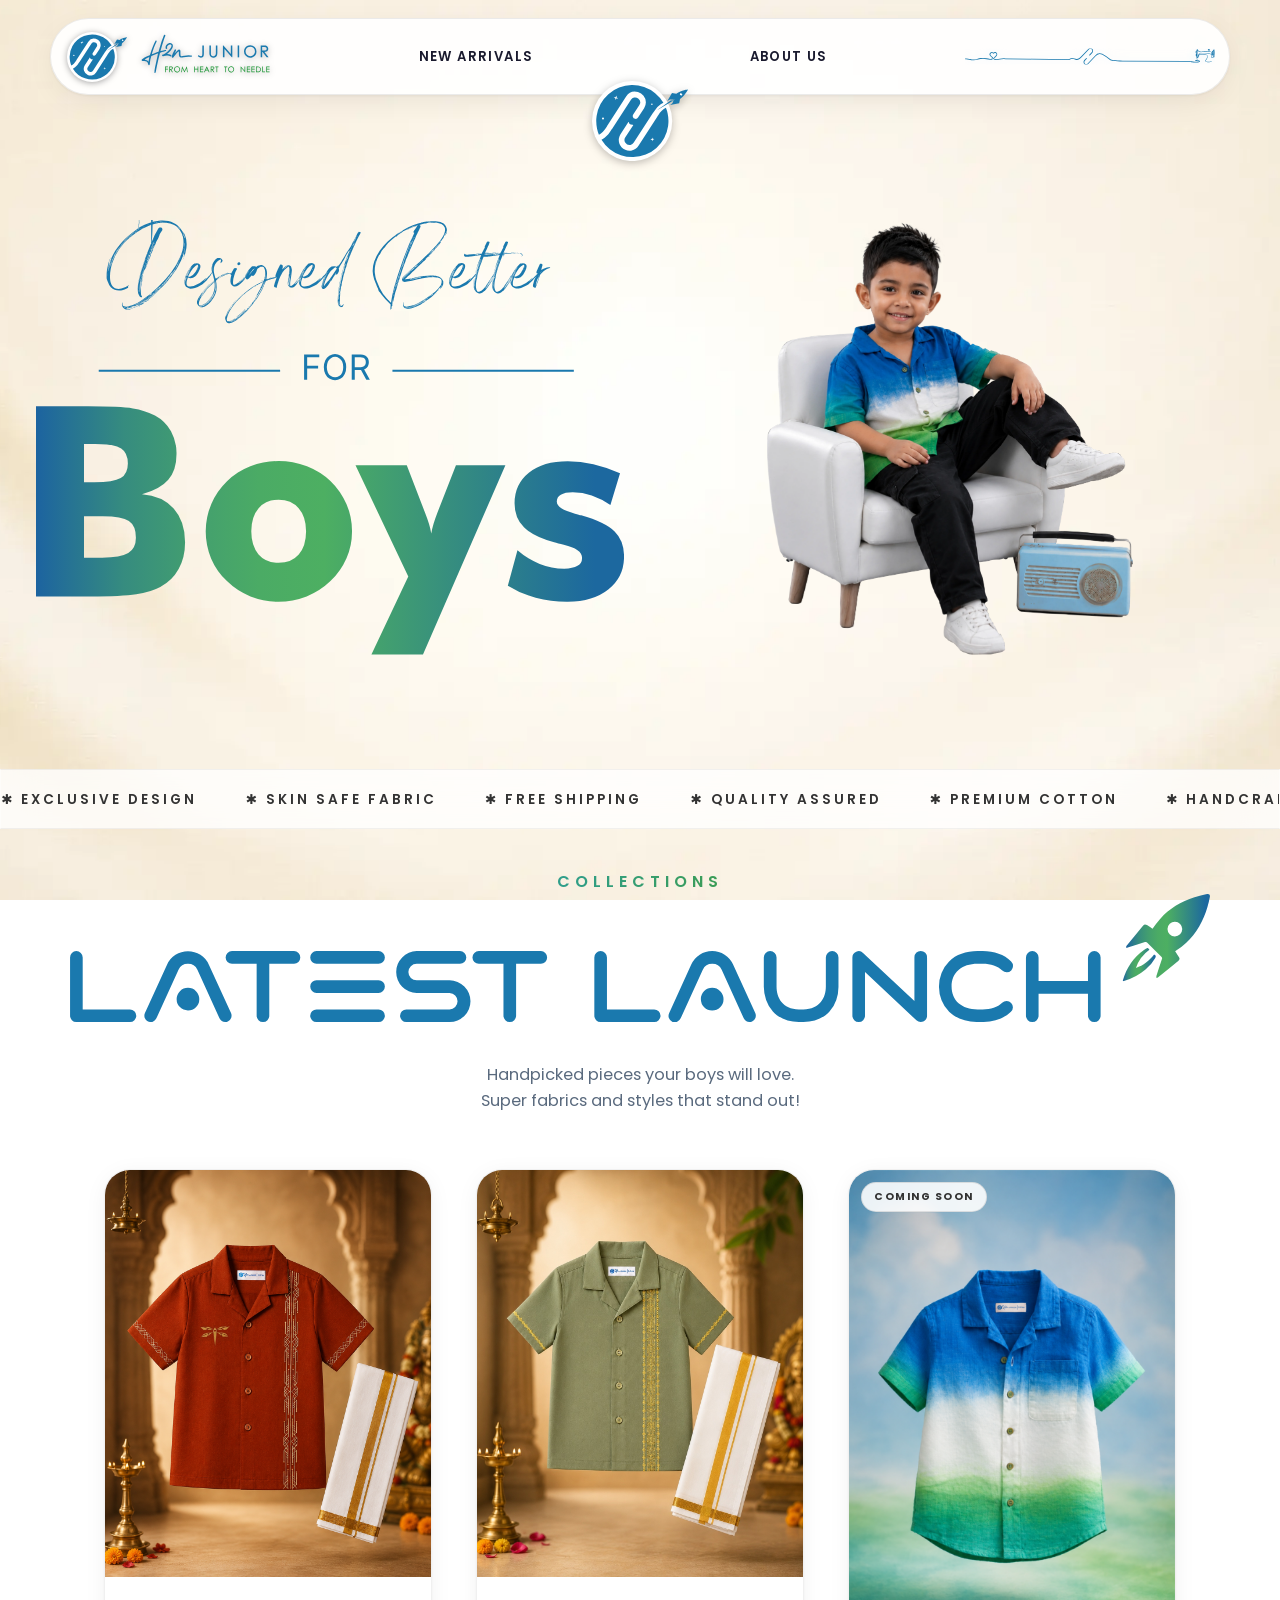
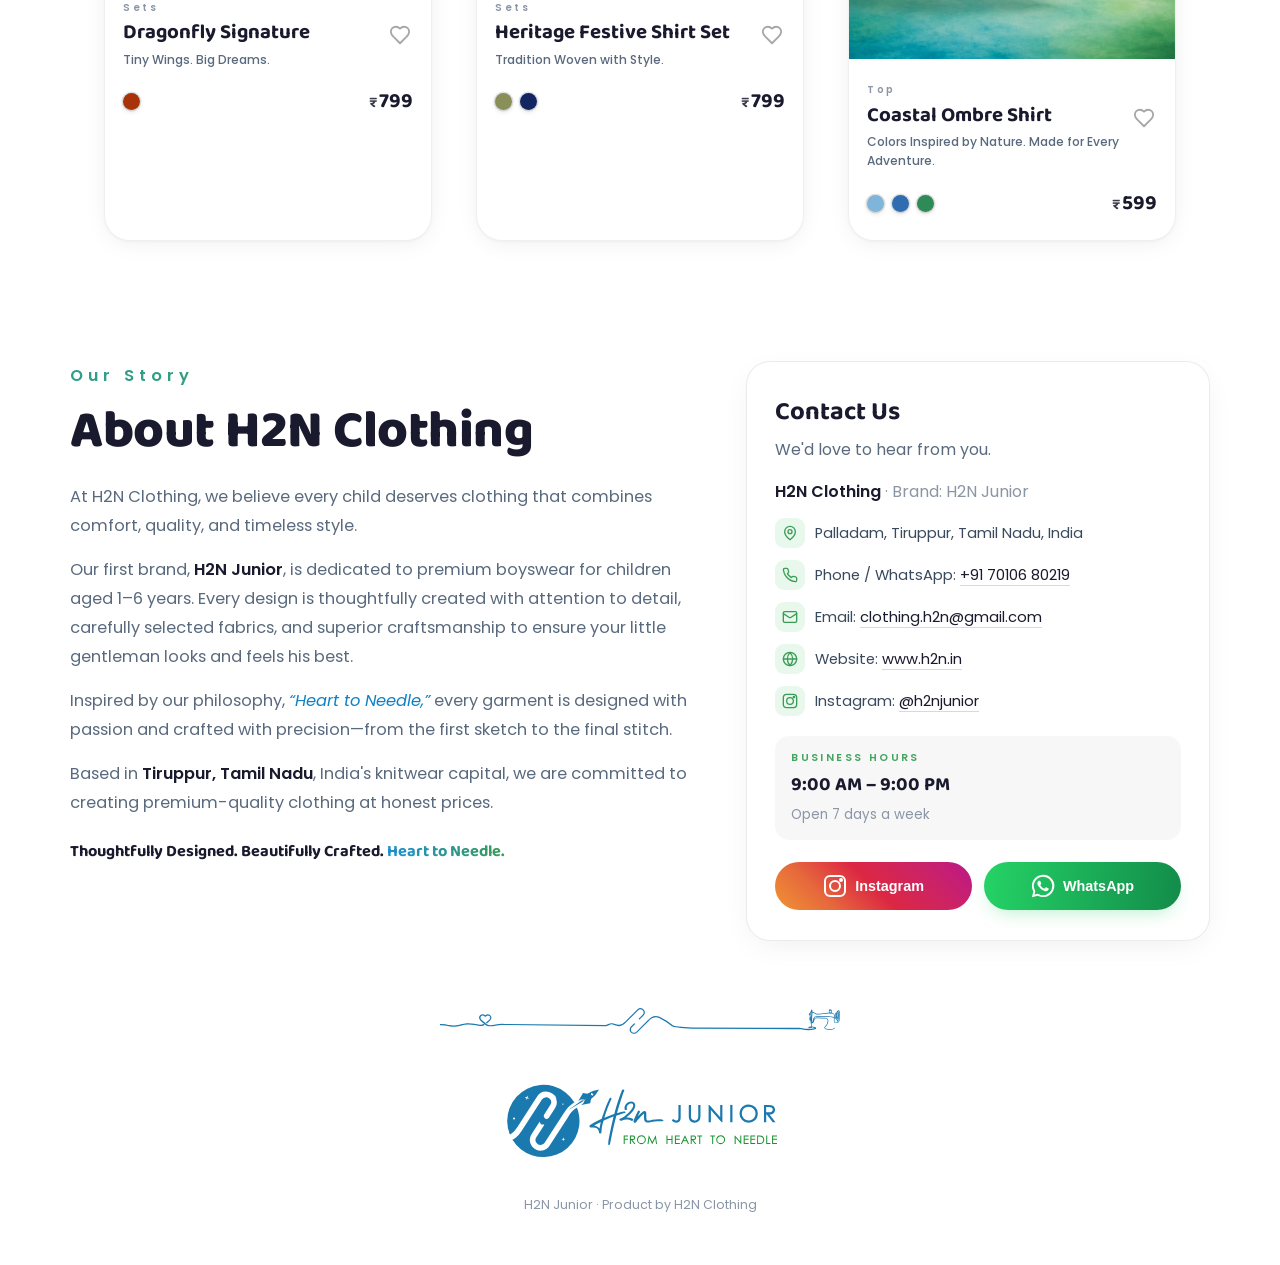
==== commit 5231294c: "New Ui update" ====
--- a/index.html
+++ b/index.html
@@ -1,564 +1,21 @@
 <!DOCTYPE html>
 <html lang="en">
+
 <head>
     <meta charset="UTF-8">
     <meta name="viewport" content="width=device-width, initial-scale=1.0">
     <title>H2n Clothing — Designed Better for Boys | From Heart to Needle</title>
-    <meta name="description" content="H2n Clothing — Premium boys wear crafted from heart to needle. Explore the Latest Launch: Heritage Festive Shirt Set & Coastal Ombre Shirt.">
-    <link rel="icon" href="images/pdf-logo-icon.png">
+    <meta name="description"
+        content="H2n Clothing — Premium boys wear crafted from heart to needle. Explore the Latest Launch: Heritage Festive Shirt Set & Coastal Ombre Shirt.">
+    <link rel="icon" href="images/res/H2N Junior logo.svg">
     <link rel="preconnect" href="https://fonts.googleapis.com">
     <link rel="preconnect" href="https://fonts.gstatic.com" crossorigin>
-    <link href="https://fonts.googleapis.com/css2?family=Baloo+2:wght@500;600;700;800&family=Poppins:wght@300;400;500;600;700&family=Caveat:wght@600;700&display=swap" rel="stylesheet">
-    <style>
-        /* ============================================================
-           H2n Clothing — single-page site (replicates PDF UI design)
-           Palette sampled directly from the source PDF.
-           ============================================================ */
-        :root {
-            --navy-900: #01102e;
-            --navy-800: #02204a;
-            --navy-700: #05356b;
-            --navy-600: #0a4d88;
-            --navy-glow: #0e5f9e;
-
-            --brand: #0e82c4;
-            --brand-bright: #22a3e6;
-            --card: #0a55a8;
-            --card-hi: #0f63bd;
-
-            --green: #43a55f;
-            --green-bright: #5fca77;
-            --teal: #2f9e8c;
-
-            --white: #ffffff;
-            --cream: #f4efe6;
-            --muted: #b7cbe6;
-            --muted-dim: #7f9bc0;
-
-            --pill: rgba(8, 30, 66, 0.72);
-            --pill-border: rgba(120, 170, 220, 0.22);
-
-            --font-display: 'Baloo 2', system-ui, sans-serif;
-            --font-body: 'Poppins', system-ui, sans-serif;
-            --font-script: 'Caveat', cursive;
-
-            --ease: cubic-bezier(0.22, 1, 0.36, 1);
-            --maxw: 1180px;
-        }
-
-        * { margin: 0; padding: 0; box-sizing: border-box; }
-
-        html { scroll-behavior: auto; } /* custom JS easing handles anchor scrolls */
-
-        body {
-            font-family: var(--font-body);
-            color: var(--white);
-            background: var(--navy-800);
-            overflow-x: hidden;
-            line-height: 1.6;
-            -webkit-font-smoothing: antialiased;
-        }
-
-        /* Fixed atmospheric background: deep navy with a top-centre glow */
-        .bg {
-            position: fixed;
-            inset: 0;
-            z-index: -2;
-            background:
-                radial-gradient(120% 80% at 50% -8%, var(--navy-glow) 0%, var(--navy-600) 22%, var(--navy-700) 45%, var(--navy-800) 68%, var(--navy-900) 100%);
-        }
-        /* Twinkling starfield */
-        .stars { position: fixed; inset: 0; z-index: -1; pointer-events: none; overflow: hidden; }
-        .star {
-            position: absolute;
-            width: 3px; height: 3px;
-            border-radius: 50%;
-            background: #cfe6ff;
-            opacity: 0.5;
-            animation: twinkle 4s var(--ease) infinite;
-        }
-        .star.sm { width: 2px; height: 2px; }
-        .star.lg { width: 4px; height: 4px; box-shadow: 0 0 6px 1px rgba(180,220,255,.7); }
-        @keyframes twinkle {
-            0%, 100% { opacity: 0.15; transform: scale(0.8); }
-            50%      { opacity: 0.85; transform: scale(1.2); }
-        }
-
-        a { color: inherit; text-decoration: none; }
-        img { display: block; max-width: 100%; }
-
-        /* ===================== NAVIGATION ===================== */
-        .navbar {
-            position: fixed;
-            top: 18px; left: 0; right: 0;
-            z-index: 100;
-            display: flex;
-            justify-content: center;
-            padding: 0 20px;
-            opacity: 0;
-            transform: translateY(-24px);
-            animation: navDrop 0.9s var(--ease) 0.15s forwards;
-        }
-        @keyframes navDrop { to { opacity: 1; transform: translateY(0); } }
-
-        .nav-pill {
-            position: relative;
-            width: 100%;
-            max-width: var(--maxw);
-            display: flex;
-            align-items: center;
-            gap: 8px;
-            padding: 10px 14px 10px 16px;
-            border-radius: 44px;
-            background: linear-gradient(90deg, var(--pill) 0%, var(--pill) 58%, rgba(20,70,90,.72) 78%, rgba(52,132,92,.78) 100%);
-            border: 1px solid var(--pill-border);
-            backdrop-filter: blur(14px);
-            -webkit-backdrop-filter: blur(14px);
-            box-shadow: 0 18px 50px -22px rgba(0,0,0,0.7), inset 0 1px 0 rgba(255,255,255,0.06);
-        }
-
-        /* Brand wordmark (left) */
-        .brand { display: flex; align-items: center; gap: 10px; padding-right: 6px; flex-shrink: 0; }
-        .brand-icon { width: 48px; height: auto; flex-shrink: 0; filter: drop-shadow(0 3px 8px rgba(0,0,0,.35)); }
-        .brand-wordmark { height: clamp(30px, 3.4vw, 40px); width: auto; flex-shrink: 0; display: block; filter: drop-shadow(0 1px 3px rgba(0,0,0,.35)); }
-        .brand-text { display: flex; flex-direction: column; line-height: 1; }
-        .brand-name { display: flex; align-items: baseline; gap: 5px; }
-        .brand-name .script { font-family: var(--font-script); font-size: 1.55rem; font-weight: 700; color: var(--white); }
-        .brand-name .word { font-family: var(--font-body); font-size: 0.86rem; font-weight: 600; letter-spacing: 2px; color: var(--green-bright); }
-        .brand-tag { font-size: 0.56rem; font-weight: 600; letter-spacing: 2.6px; color: var(--green-bright); margin-top: 3px; }
-
-        /* Menu */
-        .nav-menu {
-            flex: 1;
-            display: flex;
-            align-items: center;
-            justify-content: center;
-            gap: clamp(14px, 2.4vw, 34px);
-        }
-        .nav-logo-slot { width: 60px; flex-shrink: 0; }
-        .nav-link {
-            position: relative;
-            font-size: 0.82rem;
-            font-weight: 600;
-            letter-spacing: 1.4px;
-            color: var(--white);
-            white-space: nowrap;
-            padding: 6px 2px;
-            transition: color .25s;
-        }
-        /* Menu items are intentionally disabled for now.
-           TO ENABLE LATER: remove `is-disabled` from the <a> tags,
-           give each an href, and delete the `.nav-link.is-disabled` rule. */
-        .nav-link.is-disabled {
-            color: var(--muted-dim);
-            opacity: 0.72;
-            cursor: default;
-            pointer-events: none;
-        }
-        .nav-link:not(.is-disabled)::after {
-            content: ""; position: absolute; left: 0; bottom: 0;
-            width: 0; height: 2px; border-radius: 2px;
-            background: linear-gradient(90deg, var(--brand-bright), var(--green-bright));
-            transition: width .3s var(--ease);
-        }
-        .nav-link:not(.is-disabled):hover { color: var(--brand-bright); }
-        .nav-link:not(.is-disabled):hover::after { width: 100%; }
-
-        /* Thread + sewing-machine decoration (right) — the brand signature */
-        .thread { flex-shrink: 0; width: 250px; display: flex; align-items: center; justify-content: flex-end; }
-        .thread img {
-            width: 100%;
-            filter: drop-shadow(0 0 5px rgba(190,225,255,0.55));
-            /* "sews" itself in left-to-right on load */
-            clip-path: inset(0 100% 0 0);
-            animation: sew 2.1s var(--ease) 0.9s forwards;
-        }
-        @keyframes sew { to { clip-path: inset(0 0 0 0); } }
-
-        /* Floating centre logo that dips below the pill */
-        .center-logo {
-            position: absolute;
-            left: 0; right: 0; margin-inline: auto;   /* robust horizontal centering */
-            top: 50%;
-            width: 96px;
-            opacity: 0;
-            transform: translateY(-50%) scale(0.4);
-            animation: logoPop 0.9s var(--ease) 0.55s forwards;
-            z-index: 3;
-        }
-        .center-logo img { width: 100%; filter: drop-shadow(0 10px 24px rgba(0,0,0,0.55)); animation: bob 5s ease-in-out 1.6s infinite; }
-        @keyframes logoPop { to { opacity: 1; transform: translateY(30%) scale(1); } }
-        @keyframes bob { 0%,100% { transform: translateY(0) rotate(0deg); } 50% { transform: translateY(-7px) rotate(-1.5deg); } }
-
-        .hamburger { display: none; }
-
-        /* ===================== HERO ===================== */
-        .hero {
-            position: relative;
-            padding: 190px 20px 90px;
-            text-align: center;
-            display: flex;
-            flex-direction: column;
-            align-items: center;
-        }
-        /* Entrance on the wrapper, perpetual float on the image — separate
-           elements so the two transforms never fight each other. */
-        .hero-boys-wrap {
-            width: min(460px, 82vw);
-            margin-bottom: -6px;
-            opacity: 0;
-            transform: translateY(46px) scale(0.96);
-            animation: rise 1.1s var(--ease) 0.7s forwards;
-        }
-        .hero-boys {
-            width: 100%;
-            filter: drop-shadow(0 30px 50px rgba(0,0,0,0.5));
-            animation: floatBoys 5.5s ease-in-out 1.9s infinite;
-            will-change: transform, filter;
-        }
-        @keyframes rise { to { opacity: 1; transform: translateY(0) scale(1); } }
-        @keyframes floatBoys {
-            0%, 100% { transform: translateY(0) rotate(0deg); filter: drop-shadow(0 30px 50px rgba(0,0,0,0.5)); }
-            50%      { transform: translateY(-16px) rotate(-1.2deg); filter: drop-shadow(0 46px 60px rgba(0,0,0,0.42)); }
-        }
-
-        .hero-title { font-family: var(--font-display); line-height: 0.95; margin-top: 6px; }
-        .hero-title .line {
-            display: block;
-            overflow: hidden;
-        }
-        .hero-title .line > span {
-            display: inline-block;
-            transform: translateY(110%);
-            animation: reveal 0.95s var(--ease) forwards;
-        }
-        .hero-title .line.one > span { animation-delay: 1.0s; }
-        .hero-title .line.two > span { animation-delay: 1.18s; }
-        @keyframes reveal { to { transform: translateY(0); } }
-
-        .line.one > span {
-            font-size: clamp(2.8rem, 8.5vw, 6rem);
-            font-weight: 800;
-            color: var(--white);
-            letter-spacing: -1px;
-        }
-        .line.two > span {
-            font-size: clamp(3rem, 9.5vw, 6.6rem);
-            font-weight: 800;
-            letter-spacing: -1px;
-            background: linear-gradient(96deg, var(--brand-bright) 8%, var(--teal) 55%, var(--green-bright) 100%);
-            -webkit-background-clip: text; background-clip: text;
-            -webkit-text-fill-color: transparent; color: transparent;
-            padding: 0 6px 8px;
-        }
-
-        /* ===================== COLLECTIONS ===================== */
-        .collections { padding: 40px 20px 40px; max-width: var(--maxw); margin: 0 auto; scroll-margin-top: 118px; }
-        .col-head { text-align: center; margin-bottom: 54px; }
-        .eyebrow {
-            font-size: 0.82rem; font-weight: 600; letter-spacing: 5px;
-            background: linear-gradient(90deg, var(--teal), var(--green-bright));
-            -webkit-background-clip: text; background-clip: text;
-            -webkit-text-fill-color: transparent; color: transparent;
-            margin-bottom: 10px;
-        }
-        .col-title {
-            font-family: var(--font-display);
-            font-weight: 800;
-            font-size: clamp(2.6rem, 7vw, 4.8rem);
-            letter-spacing: -1px;
-            line-height: 1;
-            display: inline-flex; align-items: center; gap: 12px;
-        }
-        .col-title .rocket { display: inline-block; animation: launch 3s ease-in-out infinite; }
-        @keyframes launch { 0%,100% { transform: translateY(0) rotate(0); } 50% { transform: translateY(-10px) rotate(6deg); } }
-        .col-sub { color: var(--muted); font-size: 1.02rem; max-width: 560px; margin: 16px auto 0; }
-
-        .card-grid {
-            display: grid;
-            grid-template-columns: repeat(2, minmax(0, 328px));
-            gap: 44px;
-            justify-content: center;
-        }
-
-        /* Product card */
-        .card {
-            position: relative;
-            border-radius: 26px;
-            overflow: hidden;
-            background: linear-gradient(180deg, var(--card-hi) 0%, var(--card) 62%, #093f80 100%);
-            box-shadow: 0 30px 60px -30px rgba(0,0,0,0.75), inset 0 1px 0 rgba(255,255,255,0.08);
-            transition: transform .5s var(--ease), box-shadow .5s var(--ease);
-            /* reveal state */
-            opacity: 0;
-            transform: translateY(40px);
-        }
-        .card.in { opacity: 1; transform: translateY(0); transition: transform .8s var(--ease), box-shadow .5s var(--ease), opacity .8s var(--ease); }
-        .card:hover { transform: translateY(-12px); box-shadow: 0 44px 80px -34px rgba(0,0,0,0.85), 0 0 0 1px rgba(95,202,119,0.25); }
-
-        .card-media {
-            position: relative;
-            aspect-ratio: 4 / 3.5;
-            overflow: hidden;
-            background: radial-gradient(120% 100% at 50% 30%, #1069c6 0%, #0b52a2 70%, #093f80 100%);
-        }
-        /* contain + padding = the whole garment is visible (zoomed out), not cropped */
-        .card-media img { width: 100%; height: 100%; object-fit: contain; padding: 14px; transition: transform .8s var(--ease); }
-        .card:hover .card-media img { transform: scale(1.04); }
-
-        .card-body { padding: 16px 18px 20px; }
-        .card-cat { font-size: 0.62rem; font-weight: 600; letter-spacing: 2.5px; color: rgba(207,225,250,0.75); }
-        .card-titlerow { display: flex; align-items: flex-start; justify-content: space-between; gap: 10px; margin-top: 4px; }
-        .card-title { font-family: var(--font-display); font-weight: 700; font-size: 1.28rem; line-height: 1.08; color: var(--white); }
-        .card-tag { color: #d7e6fb; font-size: 0.76rem; font-weight: 500; margin-top: 5px; }
-        .card-desc { color: rgba(215,230,251,0.8); font-size: 0.74rem; line-height: 1.55; margin-top: 11px; }
-
-        .card-foot { display: flex; align-items: center; justify-content: space-between; margin-top: 16px; }
-        .dots { display: flex; gap: 8px; }
-        .dot { width: 17px; height: 17px; border-radius: 50%; background: var(--dot); box-shadow: 0 0 0 1.5px rgba(255,255,255,0.55), 0 2px 5px rgba(0,0,0,0.35); }
-        .price { font-family: var(--font-display); font-weight: 700; font-size: 1.3rem; color: var(--white); }
-        .price .r { font-size: 0.95rem; opacity: 0.85; margin-right: 2px; }
-
-        .grid-status { grid-column: 1 / -1; text-align: center; color: var(--muted); padding: 30px 0; }
-        .card { cursor: pointer; }
-        .card-media { pointer-events: none; }
-
-        /* Out-of-stock card */
-        .oos-badge {
-            position: absolute; top: 12px; left: 12px; z-index: 2;
-            background: rgba(10,20,45,0.82); color: #fff; font-size: 0.66rem; font-weight: 700;
-            letter-spacing: 1.5px; text-transform: uppercase; padding: 6px 12px; border-radius: 30px;
-            border: 1px solid rgba(255,255,255,0.25); backdrop-filter: blur(4px);
-        }
-        .card.is-oos .card-media img { filter: grayscale(0.85) brightness(0.7); }
-        .card.is-oos .price { opacity: 0.7; }
-
-        /* Size chips (modal) */
-        .modal-sizes { display: flex; flex-wrap: wrap; gap: 8px; margin-top: 10px; }
-        .size-chip {
-            padding: 8px 14px; border-radius: 12px; cursor: pointer;
-            background: rgba(255,255,255,0.08); color: #dbe8fb; border: 1.5px solid transparent;
-            font-size: 0.8rem; font-weight: 600; font-family: var(--font-body); transition: all .2s;
-        }
-        .size-chip:hover { background: rgba(255,255,255,0.16); }
-        .size-chip.active { background: #fff; color: #0a2247; border-color: var(--green-bright); }
-        .size-chip.oos { opacity: 0.4; cursor: not-allowed; text-decoration: line-through; background: rgba(255,255,255,0.04); }
-        .size-chip.oos:hover { background: rgba(255,255,255,0.04); }
-
-        /* Buy Now button */
-        .modal-cta { display: inline-flex; align-items: center; gap: 8px; }
-        .modal-cta svg { flex-shrink: 0; }
-        .modal-cta.is-oos {
-            background: rgba(255,255,255,0.12); color: var(--muted); cursor: not-allowed;
-            box-shadow: none; transform: none;
-        }
-        .modal-cta.is-oos svg { display: none; }
-
-        /* ===================== QUICK-VIEW MODAL ===================== */
-        .modal { position: fixed; inset: 0; z-index: 200; display: none; align-items: center; justify-content: center; padding: 20px; }
-        .modal.open { display: flex; }
-        .modal-backdrop { position: absolute; inset: 0; background: rgba(3, 12, 30, 0.72); backdrop-filter: blur(6px); -webkit-backdrop-filter: blur(6px); animation: fadeIn .3s var(--ease); }
-        .modal-card {
-            position: relative; z-index: 1;
-            display: grid; grid-template-columns: minmax(0, 1.05fr) minmax(0, 1fr);
-            width: min(920px, 100%); max-height: 90vh; overflow: hidden;
-            border-radius: 26px;
-            background: linear-gradient(180deg, #0c1f42, #0a1a38);
-            border: 1px solid rgba(120,170,220,0.18);
-            box-shadow: 0 40px 100px -30px rgba(0,0,0,0.8);
-            animation: popIn .4s var(--ease);
-        }
-        @keyframes fadeIn { from { opacity: 0; } }
-        @keyframes popIn { from { opacity: 0; transform: translateY(24px) scale(0.97); } }
-
-        .modal-close {
-            position: absolute; top: 12px; right: 12px; z-index: 4;
-            width: 38px; height: 38px; border-radius: 50%; border: none; cursor: pointer;
-            display: grid; place-items: center; color: #fff;
-            background: rgba(10,25,55,0.55); backdrop-filter: blur(6px);
-            transition: background .2s, transform .2s;
-        }
-        .modal-close:hover { background: rgba(255,84,112,0.85); transform: rotate(90deg); }
-
-        /* Gallery / slider */
-        .modal-gallery { position: relative; min-width: 0; background: radial-gradient(120% 100% at 50% 25%, #1069c6 0%, #0b52a2 65%, #093f80 100%); }
-        .slider { position: relative; width: 100%; height: 100%; min-height: 340px; overflow: hidden; }
-        .slides { display: flex; height: 100%; transition: transform .45s var(--ease); }
-        .slides .slide { position: relative; min-width: 100%; height: 100%; display: flex; align-items: center; justify-content: center; }
-        .slides .slide img { width: 100%; height: 100%; object-fit: contain; padding: 22px; }
-        .slide-nav {
-            position: absolute; top: 50%; transform: translateY(-50%); z-index: 3;
-            width: 40px; height: 40px; border-radius: 50%; border: none; cursor: pointer;
-            display: grid; place-items: center; color: #0a2247;
-            background: rgba(255,255,255,0.85); box-shadow: 0 6px 18px rgba(0,0,0,0.3);
-            transition: background .2s, transform .2s;
-        }
-        .slide-nav:hover { background: #fff; }
-        .slide-nav.prev { left: 12px; } .slide-nav.next { right: 12px; }
-        .slide-nav:active { transform: translateY(-50%) scale(0.92); }
-        .slide-dots { position: absolute; bottom: 14px; left: 0; right: 0; z-index: 3; display: flex; gap: 8px; justify-content: center; }
-        .slide-dots button {
-            width: 9px; height: 9px; padding: 0; border: none; border-radius: 50%; cursor: pointer;
-            background: rgba(255,255,255,0.45); transition: background .2s, transform .2s;
-        }
-        .slide-dots button.active { background: #fff; transform: scale(1.25); }
-
-        /* Info panel */
-        .modal-info { padding: 34px 30px 28px; min-width: 0; overflow-y: auto; display: flex; flex-direction: column; }
-        .modal-type { font-size: 0.66rem; font-weight: 600; letter-spacing: 2.6px; text-transform: uppercase; color: var(--brand-bright); }
-        .modal-title { font-family: var(--font-display); font-weight: 700; font-size: 1.85rem; line-height: 1.06; margin-top: 6px; color: #fff; }
-        .modal-tagline { color: #d7e6fb; font-weight: 500; margin-top: 6px; }
-        .modal-desc { color: rgba(215,230,251,0.82); font-size: 0.86rem; line-height: 1.62; margin-top: 14px; }
-        .modal-swatches-label { margin-top: 20px; font-size: 0.72rem; letter-spacing: 1px; text-transform: uppercase; color: var(--muted-dim); }
-        .modal-swatches-label span { color: #fff; text-transform: none; letter-spacing: 0; font-weight: 600; margin-left: 4px; }
-        .modal-colors { display: flex; gap: 12px; margin-top: 10px; }
-        .swatch {
-            width: 30px; height: 30px; border-radius: 50%; padding: 0; cursor: pointer;
-            background: var(--sw); border: 2px solid transparent; box-shadow: 0 0 0 1.5px rgba(255,255,255,0.4);
-            transition: transform .2s, box-shadow .2s;
-        }
-        .swatch:hover { transform: scale(1.12); }
-        .swatch.active { box-shadow: 0 0 0 2px var(--navy-800), 0 0 0 4px var(--green-bright); transform: scale(1.1); }
-        .modal-foot { display: flex; align-items: center; justify-content: space-between; gap: 16px; margin-top: auto; padding-top: 24px; }
-        .modal-price { font-family: var(--font-display); font-weight: 700; font-size: 1.7rem; color: #fff; }
-        .modal-cta {
-            border: none; cursor: pointer; color: #06264a; font-weight: 700; font-family: var(--font-body);
-            padding: 13px 26px; border-radius: 40px; font-size: 0.92rem;
-            background: linear-gradient(96deg, var(--brand-bright), var(--green-bright));
-            box-shadow: 0 12px 26px -10px rgba(34,163,230,0.6); transition: transform .2s, box-shadow .2s;
-        }
-        .modal-cta:hover { transform: translateY(-2px); box-shadow: 0 16px 30px -10px rgba(95,202,119,0.6); }
-
-        @media (max-width: 720px) {
-            .modal { padding: 14px; }
-            .modal-card { grid-template-columns: minmax(0, 1fr); max-height: 90vh; overflow-y: auto; }
-            /* cap the image area so the popup isn't dominated by a giant photo */
-            .modal-gallery { height: 38vh; max-height: 320px; }
-            .slider { height: 100%; min-height: 0; }
-            .slides .slide img { padding: 14px; }
-            .modal-info { padding: 20px 18px 22px; }
-            .modal-title { font-size: 1.4rem; }
-            .modal-desc { font-size: 0.82rem; }
-        }
-
-        /* ===================== ABOUT US ===================== */
-        .about { max-width: var(--maxw); margin: 0 auto; padding: 80px 20px 30px; scroll-margin-top: 100px; }
-        .about-inner { display: grid; grid-template-columns: 1.35fr 1fr; gap: 50px; align-items: start; }
-        .js-reveal { opacity: 0; transform: translateY(34px); transition: opacity .8s var(--ease), transform .8s var(--ease); }
-        .js-reveal.in { opacity: 1; transform: none; }
-        .about-title { font-family: var(--font-display); font-weight: 800; font-size: clamp(2.1rem, 5vw, 3.3rem); line-height: 1.03; letter-spacing: -0.5px; margin: 8px 0 22px; color: #fff; }
-        .about-story p { color: var(--muted); font-size: 1.02rem; line-height: 1.78; margin-bottom: 15px; }
-        .about-story strong { color: #fff; font-weight: 600; }
-        .about-story em { color: var(--brand-bright); font-style: italic; }
-        .about-motto { margin-top: 20px; font-family: var(--font-display); font-weight: 700; font-size: 1.25rem; color: #fff !important; }
-        .about-motto span {
-            background: linear-gradient(96deg, var(--brand-bright), var(--green-bright));
-            -webkit-background-clip: text; background-clip: text; -webkit-text-fill-color: transparent; color: transparent;
-        }
-
-        .contact-card {
-            position: relative; overflow: hidden;
-            background: linear-gradient(180deg, var(--card-hi) 0%, var(--card) 66%, #093f80 100%);
-            border: 1px solid rgba(120,170,220,0.18); border-radius: 24px; padding: 30px 28px;
-            box-shadow: 0 30px 60px -30px rgba(0,0,0,0.7), inset 0 1px 0 rgba(255,255,255,0.08);
-        }
-        .contact-title { font-family: var(--font-display); font-weight: 700; font-size: 1.6rem; color: #fff; }
-        .contact-lead { color: #d7e6fb; margin-top: 4px; }
-        .contact-brand { color: #fff; font-weight: 600; margin: 16px 0 14px; }
-        .contact-brand span { color: var(--muted); font-weight: 400; }
-        .contact-list { list-style: none; display: flex; flex-direction: column; gap: 12px; }
-        .contact-list li { display: flex; gap: 10px; align-items: flex-start; color: #e6eefb; font-size: 0.92rem; line-height: 1.5; }
-        .contact-list .ci {
-            flex-shrink: 0; display: inline-flex; align-items: center; justify-content: center;
-            width: 30px; height: 30px; border-radius: 9px;
-            background: rgba(95,202,119,0.14); color: var(--green-bright);
-        }
-        .contact-list .ci svg { width: 16px; height: 16px; display: block; }
-        .contact-list li { align-items: center; }
-        .contact-list a { color: #fff; border-bottom: 1px solid rgba(255,255,255,0.32); transition: color .2s, border-color .2s; }
-        .contact-list a:hover { color: var(--green-bright); border-color: var(--green-bright); }
-        .contact-hours { margin-top: 20px; padding: 14px 16px; background: rgba(255,255,255,0.07); border-radius: 14px; }
-        .hours-label { display: block; font-size: 0.66rem; letter-spacing: 2.4px; text-transform: uppercase; color: var(--green-bright); font-weight: 600; }
-        .hours-value { display: block; font-family: var(--font-display); font-weight: 700; font-size: 1.2rem; color: #fff; margin-top: 3px; }
-        .hours-note { color: var(--muted); font-size: 0.84rem; }
-        .contact-cta { display: flex; gap: 12px; margin-top: 22px; }
-        .contact-cta a { flex: 1; text-align: center; padding: 12px 14px; border-radius: 40px; font-weight: 600; font-size: 0.9rem; transition: transform .2s, box-shadow .2s; }
-        .contact-cta a:hover { transform: translateY(-2px); }
-        .btn-call { background: rgba(255,255,255,0.12); color: #fff; border: 1px solid rgba(255,255,255,0.2); }
-        .btn-wa { background: linear-gradient(96deg, #25d366, #128c4a); color: #fff; box-shadow: 0 12px 24px -10px rgba(37,211,102,0.55); }
-
-        @media (max-width: 820px) {
-            .about-inner { grid-template-columns: 1fr; gap: 34px; }
-            .about { padding-top: 60px; }
-        }
-
-        /* Heart / wishlist */
-        .heart {
-            border: none; background: transparent; cursor: pointer;
-            color: rgba(255,255,255,0.85); flex-shrink: 0; padding: 2px;
-            transition: transform .25s var(--ease), color .25s;
-        }
-        .heart svg { width: 22px; height: 22px; display: block; }
-        .heart:hover { transform: scale(1.15); }
-        .heart.active { color: #ff5470; }
-        .heart.active svg { fill: #ff5470; }
-
-        /* ===================== FOOTER ===================== */
-        .footer { max-width: var(--maxw); margin: 40px auto 0; padding: 40px 20px 50px; text-align: center; }
-        .footer-thread { display: block; margin: 0 auto 22px; width: 180px; opacity: 0.5; }
-        .footer-brand { display: flex; justify-content: center; align-items: center; gap: 10px; margin-bottom: 12px; }
-        .footer-brand img:first-child { width: 38px; height: auto; }
-        .footer-wordmark { height: 30px; width: auto; }
-        .footer-brand .script { font-family: var(--font-script); font-size: 1.5rem; }
-        .footer-brand .word { font-weight: 600; letter-spacing: 2px; font-size: 0.85rem; }
-        .footer-tag { font-family: var(--font-script); font-size: 1.25rem; color: var(--green-bright); }
-        .footer-copy { color: var(--muted-dim); font-size: 0.78rem; margin-top: 14px; }
-
-        /* ===================== RESPONSIVE ===================== */
-        @media (max-width: 940px) {
-            .nav-menu, .thread { display: none; }
-            .nav-pill { justify-content: space-between; padding: 10px 14px; }
-            .center-logo { display: none; }
-            .brand-icon { width: 42px; height: auto; }
-            .hamburger {
-                display: flex; flex-direction: column; gap: 5px;
-                background: transparent; border: none; cursor: pointer; padding: 8px;
-            }
-            .hamburger span { width: 24px; height: 2px; background: var(--white); border-radius: 2px; transition: .3s; }
-            .mobile-menu {
-                position: fixed; top: 84px; left: 20px; right: 20px; z-index: 99;
-                background: var(--pill); border: 1px solid var(--pill-border);
-                border-radius: 20px; backdrop-filter: blur(14px);
-                padding: 10px; display: none; flex-direction: column;
-                box-shadow: 0 24px 60px -24px rgba(0,0,0,0.8);
-            }
-            .mobile-menu.open { display: flex; }
-            .mobile-menu a { padding: 13px 16px; font-weight: 600; letter-spacing: 1px; color: var(--muted-dim); border-radius: 12px; font-size: 0.9rem; }
-            .mobile-menu a.mm-active { color: var(--white); }
-            .mobile-menu a.mm-active:active { background: rgba(95,202,119,0.15); }
-            .hero { padding-top: 150px; }
-        }
-        @media (min-width: 941px) { .mobile-menu { display: none; } }
-
-        @media (max-width: 780px) {
-            .card-grid { grid-template-columns: minmax(0, 400px); gap: 40px; }
-        }
-
-        /* Accessibility */
-        :focus-visible { outline: 2px solid var(--green-bright); outline-offset: 3px; border-radius: 4px; }
-
-        @media (prefers-reduced-motion: reduce) {
-            *, *::before, *::after {
-                animation-duration: 0.001ms !important;
-                animation-delay: 0s !important;
-                transition-duration: 0.001ms !important;
-            }
-            .navbar, .center-logo, .hero-boys-wrap, .card { opacity: 1 !important; }
-            .hero-title .line > span { transform: none !important; }
-            .thread img { clip-path: none !important; }
-        }
-    </style>
+    <link
+        href="https://fonts.googleapis.com/css2?family=Baloo+2:wght@500;600;700;800&family=Poppins:wght@300;400;500;600;700&family=Caveat:wght@600;700&display=swap"
+        rel="stylesheet">
+    <link rel="stylesheet" href="index.css">
 </head>
+
 <body>
     <div class="bg"></div>
     <div class="stars" id="stars" aria-hidden="true"></div>
@@ -567,8 +24,10 @@
     <nav class="navbar" aria-label="Primary">
         <div class="nav-pill">
             <a class="brand" href="#top" aria-label="H2n Junior home">
-                <img class="brand-icon" src="images/pdf-logo-icon.png" alt="">
-                <img class="brand-wordmark" src="images/pdf-wordmark.png" alt="H2n Junior — From Heart to Needle">
+                <img class="brand-wordmark" src="images/res/H2N Junior logo.svg"
+                    alt="H2n Junior — From Heart to Needle">
+                <img class="brand-wordmark" src="images/res/h2n_logo_name.svg" style="height: clamp(55px, 3.4vw, 40px);"
+                    alt="H2n Junior — From Heart to Needle">
             </a>
 
             <!-- NEW ARRIVALS is live (scrolls to Latest Launch). COLLECTIONS & CONTACT
@@ -577,13 +36,14 @@
                 <a class="nav-link" href="#collections">NEW ARRIVALS</a>
                 <!-- <a class="nav-link is-disabled" aria-disabled="true" title="Coming soon">COLLECTIONS</a> -->
                 <span class="nav-logo-slot" aria-hidden="true"></span>
+                <span class="nav-logo-slot" aria-hidden="true"></span>
                 <a class="nav-link" href="#about">ABOUT US</a>
                 <!-- <a class="nav-link is-disabled" aria-disabled="true" title="Coming soon">CONTACT</a> -->
             </div>
 
             <!-- Signature: brand thread ending in a sewing machine (from the H2n Junior mark) -->
             <div class="thread" aria-hidden="true">
-                <img src="images/pdf-thread.png" alt="">
+                <img src="images/res/Heart to needle concept logo.svg" alt="">
             </div>
 
             <button class="hamburger" id="hamburger" aria-label="Menu" aria-expanded="false">
@@ -592,7 +52,8 @@
 
             <!-- Floating centre logo -->
             <div class="center-logo" aria-hidden="true">
-                <img src="images/pdf-logo-icon.png" alt="">
+                <img src="images/res/H2N Junior logo.svg" style="filter: drop-shadow(0 2px 4px rgba(0, 0, 0, 0.25));"
+                    alt="">
             </div>
         </div>
     </nav>
@@ -605,20 +66,42 @@
     <!-- ===================== HERO ===================== -->
     <header class="hero" id="top">
         <div class="hero-boys-wrap">
-            <img class="hero-boys" src="images/pdf-hero-boys.png" alt="Boys wearing H2n Coastal Ombre shirts">
+            <img class="hero-boys" src="images/res/designed better for boys.svg"
+                alt="Boys wearing H2n Coastal Ombre shirts">
+            <img class="hero-boys" src="images/res/web_hero.webp" alt="Boys wearing H2n Coastal Ombre shirts">
         </div>
-        <h1 class="hero-title">
-            <span class="line one"><span>Designed Better</span></span>
-            <span class="line two"><span>for Boys</span></span>
-        </h1>
     </header>
+
+    <!-- ===================== MARQUEE BANNER ===================== -->
+    <div class="usp-marquee" aria-hidden="true">
+        <div class="usp-marquee-inner">
+            <div class="usp-track">
+                <span class="usp-item">✱ EXCLUSIVE DESIGN</span>
+                <span class="usp-item">✱ SKIN SAFE FABRIC</span>
+                <span class="usp-item">✱ FREE SHIPPING</span>
+                <span class="usp-item">✱ QUALITY ASSURED</span>
+                <span class="usp-item">✱ PREMIUM COTTON</span>
+                <span class="usp-item">✱ HANDCRAFTED</span>
+            </div>
+            <div class="usp-track">
+                <span class="usp-item">✱ EXCLUSIVE DESIGN</span>
+                <span class="usp-item">✱ SKIN SAFE FABRIC</span>
+                <span class="usp-item">✱ FREE SHIPPING</span>
+                <span class="usp-item">✱ QUALITY ASSURED</span>
+                <span class="usp-item">✱ PREMIUM COTTON</span>
+                <span class="usp-item">✱ HANDCRAFTED</span>
+            </div>
+        </div>
+    </div>
 
     <!-- ===================== COLLECTIONS ===================== -->
     <main class="collections" id="collections">
         <div class="col-head">
-            <p class="eyebrow">COLLECTIONS</p>
-            <h2 class="col-title">Latest Launch <span class="rocket">🚀</span></h2>
-            <p class="col-sub">Handpicked pieces your boys will love. Super fabrics and styles that stand out!</p>
+            <span class="eyebrow" style="margin-top: 2em;">COLLECTIONS</span>
+            <img src="images/res/latest launch.svg" p />
+            <!-- <h2 class="col-title">Latest Launch <span class="rocket">🚀</span></h2> -->
+            <p class="col-sub">Handpicked pieces your boys will love.</p>
+            <span class="col-sub"> Super fabrics and styles that stand out!</span>
         </div>
 
         <!-- Cards are rendered from new-arrivals.json (see script at end of file) -->
@@ -633,10 +116,15 @@
             <div class="about-story js-reveal">
                 <p class="eyebrow">Our Story</p>
                 <h2 class="about-title">About H2N Clothing</h2>
-                <p>At H2N Clothing, we believe every child deserves clothing that combines comfort, quality, and timeless style.</p>
-                <p>Our first brand, <strong>H2N Junior</strong>, is dedicated to premium boyswear for children aged 1–6 years. Every design is thoughtfully created with attention to detail, carefully selected fabrics, and superior craftsmanship to ensure your little gentleman looks and feels his best.</p>
-                <p>Inspired by our philosophy, <em>“Heart to Needle,”</em> every garment is designed with passion and crafted with precision—from the first sketch to the final stitch.</p>
-                <p>Based in <strong>Tiruppur, Tamil Nadu</strong>, India's knitwear capital, we are committed to creating premium-quality clothing at honest prices.</p>
+                <p>At H2N Clothing, we believe every child deserves clothing that combines comfort, quality, and
+                    timeless style.</p>
+                <p>Our first brand, <strong>H2N Junior</strong>, is dedicated to premium boyswear for children aged 1–6
+                    years. Every design is thoughtfully created with attention to detail, carefully selected fabrics,
+                    and superior craftsmanship to ensure your little gentleman looks and feels his best.</p>
+                <p>Inspired by our philosophy, <em>“Heart to Needle,”</em> every garment is designed with passion and
+                    crafted with precision—from the first sketch to the final stitch.</p>
+                <p>Based in <strong>Tiruppur, Tamil Nadu</strong>, India's knitwear capital, we are committed to
+                    creating premium-quality clothing at honest prices.</p>
                 <p class="about-motto">Thoughtfully Designed. Beautifully Crafted. <span>Heart to Needle.</span></p>
             </div>
 
@@ -646,20 +134,51 @@
                 <p class="contact-brand">H2N Clothing <span>· Brand: H2N Junior</span></p>
                 <ul class="contact-list">
                     <li>
-                        <span class="ci"><svg viewBox="0 0 24 24" fill="none" stroke="currentColor" stroke-width="2" stroke-linecap="round" stroke-linejoin="round"><path d="M20 10c0 6-8 12-8 12s-8-6-8-12a8 8 0 0 1 16 0Z"/><circle cx="12" cy="10" r="3"/></svg></span>
+                        <span class="ci"><svg viewBox="0 0 24 24" fill="none" stroke="currentColor" stroke-width="2"
+                                stroke-linecap="round" stroke-linejoin="round">
+                                <path d="M20 10c0 6-8 12-8 12s-8-6-8-12a8 8 0 0 1 16 0Z" />
+                                <circle cx="12" cy="10" r="3" />
+                            </svg></span>
                         <span>Palladam, Tiruppur, Tamil Nadu, India</span>
                     </li>
                     <li>
-                        <span class="ci"><svg viewBox="0 0 24 24" fill="none" stroke="currentColor" stroke-width="2" stroke-linecap="round" stroke-linejoin="round"><path d="M22 16.92v3a2 2 0 0 1-2.18 2 19.79 19.79 0 0 1-8.63-3.07 19.5 19.5 0 0 1-6-6 19.79 19.79 0 0 1-3.07-8.67A2 2 0 0 1 4.11 2h3a2 2 0 0 1 2 1.72c.13.96.36 1.9.7 2.81a2 2 0 0 1-.45 2.11L8.09 9.91a16 16 0 0 0 6 6l1.27-1.27a2 2 0 0 1 2.11-.45c.9.34 1.85.57 2.81.7A2 2 0 0 1 22 16.92Z"/></svg></span>
+                        <span class="ci"><svg viewBox="0 0 24 24" fill="none" stroke="currentColor" stroke-width="2"
+                                stroke-linecap="round" stroke-linejoin="round">
+                                <path
+                                    d="M22 16.92v3a2 2 0 0 1-2.18 2 19.79 19.79 0 0 1-8.63-3.07 19.5 19.5 0 0 1-6-6 19.79 19.79 0 0 1-3.07-8.67A2 2 0 0 1 4.11 2h3a2 2 0 0 1 2 1.72c.13.96.36 1.9.7 2.81a2 2 0 0 1-.45 2.11L8.09 9.91a16 16 0 0 0 6 6l1.27-1.27a2 2 0 0 1 2.11-.45c.9.34 1.85.57 2.81.7A2 2 0 0 1 22 16.92Z" />
+                            </svg></span>
                         <span>Phone / WhatsApp: <a href="tel:+917010680219">+91 70106 80219</a></span>
                     </li>
                     <li>
-                        <span class="ci"><svg viewBox="0 0 24 24" fill="none" stroke="currentColor" stroke-width="2" stroke-linecap="round" stroke-linejoin="round"><rect width="20" height="16" x="2" y="4" rx="2"/><path d="m22 7-8.97 5.7a1.94 1.94 0 0 1-2.06 0L2 7"/></svg></span>
+                        <span class="ci"><svg viewBox="0 0 24 24" fill="none" stroke="currentColor" stroke-width="2"
+                                stroke-linecap="round" stroke-linejoin="round">
+                                <rect width="20" height="16" x="2" y="4" rx="2" />
+                                <path d="m22 7-8.97 5.7a1.94 1.94 0 0 1-2.06 0L2 7" />
+                            </svg></span>
                         <span>Email: <a href="mailto:clothing.h2n@gmail.com">clothing.h2n@gmail.com</a></span>
                     </li>
                     <li>
-                        <span class="ci"><svg viewBox="0 0 24 24" fill="none" stroke="currentColor" stroke-width="2" stroke-linecap="round" stroke-linejoin="round"><circle cx="12" cy="12" r="10"/><path d="M2 12h20"/><path d="M12 2a15.3 15.3 0 0 1 4 10 15.3 15.3 0 0 1-4 10 15.3 15.3 0 0 1-4-10 15.3 15.3 0 0 1 4-10Z"/></svg></span>
+                        <span class="ci"><svg viewBox="0 0 24 24" fill="none" stroke="currentColor" stroke-width="2"
+                                stroke-linecap="round" stroke-linejoin="round">
+                                <circle cx="12" cy="12" r="10" />
+                                <path d="M2 12h20" />
+                                <path
+                                    d="M12 2a15.3 15.3 0 0 1 4 10 15.3 15.3 0 0 1-4 10 15.3 15.3 0 0 1-4-10 15.3 15.3 0 0 1 4-10Z" />
+                            </svg></span>
                         <span>Website: <a href="https://www.h2n.in" target="_blank" rel="noopener">www.h2n.in</a></span>
+                    </li>
+                    <li>
+                        <span class="ci">
+                            <svg viewBox="0 0 24 24" fill="none" stroke="currentColor" stroke-width="2"
+                                stroke-linecap="round" stroke-linejoin="round">
+                                <rect x="2" y="2" width="20" height="20" rx="5" ry="5" />
+                                <circle cx="12" cy="12" r="5" />
+                                <circle cx="18" cy="6" r="1" fill="currentColor" />
+                            </svg>
+
+                        </span>
+                        <span>Instagram: <a href="https://www.instagram.com/h2njunior" target="_blank"
+                                rel="noopener">@h2njunior</a></span>
                     </li>
                 </ul>
                 <div class="contact-hours">
@@ -668,8 +187,38 @@
                     <span class="hours-note">Open 7 days a week</span>
                 </div>
                 <div class="contact-cta">
-                    <a class="btn-call" href="tel:+917010680219">Call Us</a>
-                    <a class="btn-wa" href="https://wa.me/917010680219" target="_blank" rel="noopener">WhatsApp</a>
+                    <div class="instagram-bg-modern"
+                        style="display: flex; align-items: center; justify-content: center; width: 50%; border-radius: 1.5em;">
+                        <a href="https://www.instagram.com/h2njunior"
+                            style="display: flex; align-items: center; justify-content: center; color: white; text-decoration: none; font-family: sans-serif; font-weight: bold; gap: 8px; width: 100%;">
+                            <span class="ci" style="display: flex; align-items: center; width: 24px; height: 24px;">
+                                <svg viewBox="0 0 24 24" fill="none" stroke="currentColor" stroke-width="2"
+                                    stroke-linecap="round" stroke-linejoin="round" style="width: 100%; height: 100%;">
+                                    <rect x="2" y="2" width="20" height="20" rx="5" ry="5" />
+                                    <circle cx="12" cy="12" r="5" />
+                                    <circle cx="18" cy="6" r="1" fill="currentColor" />
+                                </svg>
+                            </span>
+                            Instagram
+                        </a>
+                    </div>
+                    <div class="btn-wa"
+                        style="display: flex; align-items: center; justify-content: center; width: 50%; border-radius: 1.5em;">
+                        <a href="https://wa.me/917010680219"
+                            style="display: flex; align-items: center; justify-content: center; color: white; text-decoration: none; font-family: sans-serif; font-weight: bold; gap: 8px; width: 100%;">
+                            <span class="ci" style="display: flex; align-items: center; width: 24px; height: 24px;">
+                                <svg viewBox="0 0 16 16" fill="none" stroke="currentColor" stroke-width="0"
+                                    stroke-linecap="round" stroke-linejoin="round" style="width: 100%; height: 100%;">
+                                    <path fill="currentColor"
+                                        d="M11.42 9.49c-.19-.09-1.1-.54-1.27-.61s-.29-.09-.42.1-.48.6-.59.73-.21.14-.4 0a5.13 5.13 0 0 1-1.49-.92 5.25 5.25 0 0 1-1-1.29c-.11-.18 0-.28.08-.38s.18-.21.28-.32a1.39 1.39 0 0 0 .18-.31.38.38 0 0 0 0-.33c0-.09-.42-1-.58-1.37s-.3-.32-.41-.32h-.4a.72.72 0 0 0-.5.23 2.1 2.1 0 0 0-.65 1.55A3.59 3.59 0 0 0 5 8.2 8.32 8.32 0 0 0 8.19 11c.44.19.78.3 1.05.39a2.53 2.53 0 0 0 1.17.07 1.93 1.93 0 0 0 1.26-.88 1.67 1.67 0 0 0 .11-.88c-.05-.07-.17-.12-.36-.21z" />
+                                    <path fill="currentColor"
+                                        d="M13.29 2.68A7.36 7.36 0 0 0 8 .5a7.44 7.44 0 0 0-6.41 11.15l-1 3.85 3.94-1a7.4 7.4 0 0 0 3.55.9H8a7.44 7.44 0 0 0 5.29-12.72zM8 14.12a6.12 6.12 0 0 1-3.15-.87l-.22-.13-2.34.61.62-2.28-.14-.23a6.18 6.18 0 0 1 9.6-7.65 6.12 6.12 0 0 1 1.81 4.37A6.19 6.19 0 0 1 8 14.12z" />
+                                </svg>
+
+                            </span>
+                            WhatsApp
+                        </a>
+                    </div>
                 </div>
             </aside>
         </div>
@@ -680,17 +229,26 @@
         <div class="modal-backdrop" data-close></div>
         <div class="modal-card">
             <button class="modal-close" data-close aria-label="Close">
-                <svg width="20" height="20" viewBox="0 0 24 24" fill="none" stroke="currentColor" stroke-width="2.2" stroke-linecap="round"><path d="M18 6 6 18M6 6l12 12"/></svg>
+                <svg width="20" height="20" viewBox="0 0 24 24" fill="none" stroke="currentColor" stroke-width="2.2"
+                    stroke-linecap="round">
+                    <path d="M18 6 6 18M6 6l12 12" />
+                </svg>
             </button>
             <div class="modal-gallery">
                 <div class="slider">
                     <div class="slides" id="mSlides"></div>
                 </div>
                 <button class="slide-nav prev" id="mPrev" aria-label="Previous image">
-                    <svg width="22" height="22" viewBox="0 0 24 24" fill="none" stroke="currentColor" stroke-width="2.4" stroke-linecap="round" stroke-linejoin="round"><path d="m15 18-6-6 6-6"/></svg>
+                    <svg width="22" height="22" viewBox="0 0 24 24" fill="none" stroke="currentColor" stroke-width="2.4"
+                        stroke-linecap="round" stroke-linejoin="round">
+                        <path d="m15 18-6-6 6-6" />
+                    </svg>
                 </button>
                 <button class="slide-nav next" id="mNext" aria-label="Next image">
-                    <svg width="22" height="22" viewBox="0 0 24 24" fill="none" stroke="currentColor" stroke-width="2.4" stroke-linecap="round" stroke-linejoin="round"><path d="m9 18 6-6-6-6"/></svg>
+                    <svg width="22" height="22" viewBox="0 0 24 24" fill="none" stroke="currentColor" stroke-width="2.4"
+                        stroke-linecap="round" stroke-linejoin="round">
+                        <path d="m9 18 6-6-6-6" />
+                    </svg>
                 </button>
                 <div class="slide-dots" id="mDots"></div>
             </div>
@@ -706,7 +264,10 @@
                 <div class="modal-foot">
                     <span class="modal-price" id="mPrice"></span>
                     <button class="modal-cta" id="mBuy" type="button">
-                        <svg width="19" height="19" viewBox="0 0 24 24" fill="currentColor" aria-hidden="true"><path d="M17.472 14.382c-.297-.149-1.758-.867-2.03-.967-.273-.099-.471-.148-.67.15-.197.297-.767.966-.94 1.164-.173.199-.347.223-.644.075-.297-.15-1.255-.463-2.39-1.475-.883-.788-1.48-1.761-1.653-2.059-.173-.297-.018-.458.13-.606.134-.133.298-.347.446-.52.149-.174.198-.298.298-.497.099-.198.05-.371-.025-.52-.075-.149-.669-1.612-.916-2.207-.242-.579-.487-.5-.669-.51-.173-.008-.371-.01-.57-.01-.198 0-.52.074-.792.372-.272.297-1.04 1.016-1.04 2.479 0 1.462 1.065 2.875 1.213 3.074.149.198 2.096 3.2 5.077 4.487.71.306 1.263.489 1.694.625.712.227 1.36.195 1.872.118.57-.085 1.758-.719 2.006-1.413.248-.694.248-1.289.173-1.413-.074-.124-.272-.198-.57-.347m-5.421 7.403h-.004a9.87 9.87 0 01-5.031-1.378l-.361-.214-3.741.982.998-3.648-.235-.374a9.86 9.86 0 01-1.51-5.26c.001-5.45 4.436-9.884 9.888-9.884 2.64 0 5.122 1.03 6.988 2.898a9.825 9.825 0 012.893 6.994c-.003 5.45-4.437 9.884-9.885 9.884m8.413-18.297A11.815 11.815 0 0012.05 0C5.495 0 .16 5.335.157 11.892c0 2.096.547 4.142 1.588 5.946L.057 24l6.305-1.654a11.882 11.882 0 005.683 1.448h.005c6.554 0 11.89-5.335 11.893-11.893a11.821 11.821 0 00-3.48-8.414z"/></svg>
+                        <svg width="19" height="19" viewBox="0 0 24 24" fill="currentColor" aria-hidden="true">
+                            <path
+                                d="M17.472 14.382c-.297-.149-1.758-.867-2.03-.967-.273-.099-.471-.148-.67.15-.197.297-.767.966-.94 1.164-.173.199-.347.223-.644.075-.297-.15-1.255-.463-2.39-1.475-.883-.788-1.48-1.761-1.653-2.059-.173-.297-.018-.458.13-.606.134-.133.298-.347.446-.52.149-.174.198-.298.298-.497.099-.198.05-.371-.025-.52-.075-.149-.669-1.612-.916-2.207-.242-.579-.487-.5-.669-.51-.173-.008-.371-.01-.57-.01-.198 0-.52.074-.792.372-.272.297-1.04 1.016-1.04 2.479 0 1.462 1.065 2.875 1.213 3.074.149.198 2.096 3.2 5.077 4.487.71.306 1.263.489 1.694.625.712.227 1.36.195 1.872.118.57-.085 1.758-.719 2.006-1.413.248-.694.248-1.289.173-1.413-.074-.124-.272-.198-.57-.347m-5.421 7.403h-.004a9.87 9.87 0 01-5.031-1.378l-.361-.214-3.741.982.998-3.648-.235-.374a9.86 9.86 0 01-1.51-5.26c.001-5.45 4.436-9.884 9.888-9.884 2.64 0 5.122 1.03 6.988 2.898a9.825 9.825 0 012.893 6.994c-.003 5.45-4.437 9.884-9.885 9.884m8.413-18.297A11.815 11.815 0 0012.05 0C5.495 0 .16 5.335.157 11.892c0 2.096.547 4.142 1.588 5.946L.057 24l6.305-1.654a11.882 11.882 0 005.683 1.448h.005c6.554 0 11.89-5.335 11.893-11.893a11.821 11.821 0 00-3.48-8.414z" />
+                        </svg>
                         <span class="buy-label">Buy Now</span>
                     </button>
                 </div>
@@ -714,58 +275,17 @@
         </div>
     </div>
 
-    <!-- file:// fallback: used only when new-arrivals.json can't be fetched (double-click open).
-         When served over http(s), the external new-arrivals.json is fetched live and this is ignored. -->
-    <script type="application/json" id="na-fallback">
-    {"collection":"New Arrivals","currencySymbol":"₹","whatsapp":"917010680219","items":[
-      {"id":"na-001","name":"Heritage Festive Shirt Set","type":"Sets","tagline":"Tradition Woven with Style.","description":"Festive shirt featuring elegant traditional gold shimmer print detailing, paired with a classic white veshti. Designed for comfort and style, making it the perfect outfit for festivals, weddings, birthdays, and special occasions.","amount":799,"outOfStock":false,"disabled":true,"sizes":["1-2 Y","2-3 Y","3-4 Y","4-5 Y","5-6 Y"],"defaultColor":"olive","colors":[
-        {"id":"olive","name":"Olive Green","hex":"#8a8f5a","outOfStockSizes":["5-6 Y"],"images":["images/products/heritage-festive-shirt-set/olive/olive-1.jpg","images/products/heritage-festive-shirt-set/olive/olive-2.jpg","images/products/heritage-festive-shirt-set/olive/olive-3.jpg"]},
-        {"id":"royal","name":"Royal Blue","hex":"#122560","outOfStockSizes":["1-2 Y","2-3 Y"],"images":["images/products/heritage-festive-shirt-set/royal/royal-1.jpg","images/products/heritage-festive-shirt-set/royal/royal-2.jpg","images/products/heritage-festive-shirt-set/royal/royal-3.jpg"]}
-      ]},
-      {"id":"na-002","name":"Coastal Ombre Shirt","type":"Top","tagline":"Colors Inspired by Nature. Made for Every Adventure.","description":"A refreshing ombre shirt featuring vibrant shades of blue, white, and green inspired by ocean waves and summer skies. Crafted for comfort and style, this lightweight shirt is perfect for vacations, outings, birthdays and everyday adventures.","amount":599,"outOfStock":false,"sizes":["1-2 Y","2-3 Y","3-4 Y","4-5 Y","5-6 Y"],"defaultColor":"ocean-blue","colors":[
-        {"id":"ocean-blue","name":"Ocean Blue","hex":"#2f6db0","outOfStockSizes":["4-5 Y"],"images":["images/products/na-002-coastal-ombre-shirt/ocean-blue-1.png","images/products/na-002-coastal-ombre-shirt/ocean-blue-2.png","images/products/na-002-coastal-ombre-shirt/ocean-blue-3.png"]},
-        {"id":"aqua-mist","name":"Aqua Mist","hex":"#7fb5d8","images":["images/products/na-002-coastal-ombre-shirt/aqua-mist-1.png","images/products/na-002-coastal-ombre-shirt/aqua-mist-2.png","images/products/na-002-coastal-ombre-shirt/aqua-mist-3.png"]},
-        {"id":"forest-green","name":"Forest Green","hex":"#2e8b57","images":["images/products/na-002-coastal-ombre-shirt/forest-green-1.png","images/products/na-002-coastal-ombre-shirt/forest-green-2.png","images/products/na-002-coastal-ombre-shirt/forest-green-3.png"]}
-      ]},
-      {"id":"na-003","name":"Adventure Cargo Set","type":"Sets","tagline":"Built for Every Little Explorer.","description":"Rugged cargo set with a soft cotton tee and utility-pocket shorts. Made for playtime, comfy all day, and tough enough for every backyard adventure.","amount":899,"outOfStock":true,"disabled":true,"sizes":["1-2 Y","2-3 Y","3-4 Y","4-5 Y","5-6 Y"],"defaultColor":"slate","colors":[
-        {"id":"slate","name":"Slate Blue","hex":"#2f6db0","images":["images/products/na-003-adventure-cargo-set/slate-1.png","images/products/na-003-adventure-cargo-set/slate-2.png","images/products/na-003-adventure-cargo-set/slate-3.png"]}
-      ]},
-      {"id":"na-004","name":"Sunny Day Tee","type":"Top","tagline":"Bright Days, Soft Cottons.","description":"A breezy everyday tee in super-soft breathable cotton. Perfect for sunny outings, school days, and everything in between.","amount":499,"outOfStock":true,"sizes":["1-2 Y","2-3 Y","3-4 Y","4-5 Y","5-6 Y"],"defaultColor":"sunny","colors":[
-        {"id":"sunny","name":"Sunny Olive","hex":"#8a8f5a","images":["images/products/na-004-sunny-day-tee/sunny-1.jpg","images/products/na-004-sunny-day-tee/sunny-2.jpg","images/products/na-004-sunny-day-tee/sunny-3.jpg"]}
-      ]}
-    ]}
-    </script>
-
     <!-- ===================== FOOTER ===================== -->
     <footer class="footer">
-        <svg class="footer-thread" viewBox="0 0 200 20" fill="none" aria-hidden="true">
-            <path d="M0 10 Q25 2, 50 10 T100 10 T150 10 T200 10" stroke="#5fca77" stroke-width="1.4" stroke-dasharray="0.1 6" stroke-linecap="round"/>
-        </svg>
-        <div class="footer-brand">
-            <img src="images/pdf-logo-icon.png" alt="">
-            <img class="footer-wordmark" src="images/pdf-wordmark.png" alt="H2n Junior">
-        </div>
-        <p class="footer-tag">From Heart to Needle</p>
-        <p class="footer-copy">H2N Junior · Powered by H2N Clothing</p>
+        <img class="footer-wordmark" style="width: min(100%, 400px); text-align: center;"
+            src="images/res/Heart to needle concept logo.svg" alt="H2n Junior">
+        <img class="footer-wordmark" src="images/res/H2N Junior logo-name.svg" alt="H2n Junior">
+        <p class="footer-copy">H2N Junior · Product by H2N Clothing</p>
     </footer>
 
     <script>
-        /* Starfield — deterministic spread, gentle twinkle */
-        (function () {
-            const wrap = document.getElementById('stars');
-            const N = 46;
-            const sizes = ['sm', '', 'lg'];
-            let html = '';
-            for (let i = 0; i < N; i++) {
-                const x = (i * 61.8) % 100;                 // golden-ratio spread, avoids Math.random
-                const y = (i * 37.5 + (i % 7) * 6) % 100;
-                const s = sizes[i % 3];
-                const delay = (i % 9) * 0.45;
-                const dur = 3 + (i % 5);
-                html += `<span class="star ${s}" style="left:${x}%;top:${y}%;animation-delay:${delay}s;animation-duration:${dur}s"></span>`;
-            }
-            wrap.innerHTML = html;
-        })();
+        /* Starfield removed for white background */
+        // (function () { ... stars generation disabled ... })();
 
         /* Animated (eased) smooth-scroll for in-page anchors, e.g. New Arrivals */
         (function () {
@@ -828,11 +348,13 @@
             function cardHTML(item, idx) {
                 const dots = item.colors.map(c => `<span class="dot" style="--dot:${esc(c.hex)}" title="${esc(c.name)}"></span>`).join('');
                 const oos = !!item.outOfStock;
+                const cs = !!item.commingSoon;
                 return `
                 <article class="card reveal${oos ? ' is-oos' : ''}" data-idx="${idx}" tabindex="0" role="button" aria-label="View ${esc(item.name)}${oos ? ' (out of stock)' : ''}">
                     <div class="card-media">
                         <img src="${esc(heroImg(item))}" alt="${esc(item.name)}" loading="lazy">
                         ${oos ? '<span class="oos-badge">Out of Stock</span>' : ''}
+                        ${cs ? '<span class="oos-badge">Coming Soon</span>' : ''}
                     </div>
                     <div class="card-body">
                         <span class="card-cat">${esc(item.type)}</span>
@@ -845,7 +367,6 @@
                                 <svg viewBox="0 0 24 24" fill="none" stroke="currentColor" stroke-width="2" stroke-linecap="round" stroke-linejoin="round"><path d="M19 14c1.49-1.46 3-3.21 3-5.5A5.5 5.5 0 0 0 16.5 3c-1.76 0-3 .5-4.5 2-1.5-1.5-2.74-2-4.5-2A5.5 5.5 0 0 0 2 8.5c0 2.3 1.5 4.05 3 5.5l7 7Z"/></svg>
                             </button>
                         </div>
-                        <p class="card-desc">${esc(item.description)}</p>
                         <div class="card-foot">
                             <div class="dots">${dots}</div>
                             <span class="price"><span class="r">${esc(SYM)}</span>${fmt(item.amount)}</span>
@@ -897,15 +418,23 @@
             }
 
             /* Stock has two levels: product-level (global) OR a size+colour combination */
+            const isCommingSoon = it => !!(it && it.commingSoon);
             const isGlobalOOS = it => !!(it && it.outOfStock);
             const sizeOOS = (col, size) => !!(col && col.outOfStockSizes && col.outOfStockSizes.indexOf(size) !== -1);
             const firstAvailableSize = (it, col) => isGlobalOOS(it) ? '' : (it.sizes || []).find(s => !sizeOOS(col, s)) || '';
 
             function updateBuy() {
                 const oos = isGlobalOOS(cur.item) || !cur.size || sizeOOS(cur.color, cur.size);
+                const cs = isCommingSoon(cur.item)
                 els.buy.disabled = oos;
                 els.buy.classList.toggle('is-oos', oos);
-                els.buy.querySelector('.buy-label').textContent = oos ? 'Out of Stock' : 'Buy Now';
+                if (cs) {
+                    els.buy.querySelector('.buy-label').textContent = 'Pre-Book Now';
+                }
+                else {
+                    els.buy.querySelector('.buy-label').textContent = oos ? 'Out of Stock' : 'Buy Now';
+
+                }
             }
 
             function renderSizes() {
@@ -991,11 +520,12 @@
             els.sizes.addEventListener('click', e => { const b = e.target.closest('[data-size]'); if (b && !b.classList.contains('oos')) selectSize(b.dataset.size); });
             els.buy.addEventListener('click', () => {
                 const it = cur.item;
+
                 if (!it || isGlobalOOS(it) || !cur.size || sizeOOS(cur.color, cur.size)) return;
                 const num = (CFG && CFG.whatsapp) ? String(CFG.whatsapp).replace(/[^0-9]/g, '') : '917010680219';
                 // Build emojis from code points (ASCII source) so no file/transfer encoding can corrupt them
                 const E = { wave: '\u{1F44B}', bag: '\u{1F6CD}\u{FE0F}', art: '\u{1F3A8}', ruler: '\u{1F4CF}', money: '\u{1F4B0}' };
-                const msg = [
+                let msg = [
                     `Hello H2N Junior! ${E.wave}`, '',
                     "I'd like to *Buy Now*:", '',
                     `${E.bag} *${it.name}*` + (it.type ? ` (${it.type})` : ''),
@@ -1004,6 +534,18 @@
                     `${E.money} Price: ${SYM}${fmt(it.amount)}`,
                     '', 'Please confirm availability & delivery. Thank you!'
                 ].join('\n');
+
+                if (isCommingSoon(it)) {
+                    msg = [
+                        `Hello H2N Junior! ${E.wave}`, '',
+                        "I'd like to *Pre-Book this product*.:", '',
+                        `${E.bag} *${it.name}*` + (it.type ? ` (${it.type})` : ''),
+                        `${E.art} Colour: ${cur.colorName || '-'}`,
+                        `${E.ruler} Size: ${cur.size || '-'}`,
+                        `${E.money} Price: ${SYM}${fmt(it.amount)}`,
+                        '', 'Please confirm availability & delivery. Thank you!'
+                    ].join('\n');
+                }
                 window.open(`https://wa.me/${num}?text=${encodeURIComponent(msg)}`, '_blank');
             });
             document.addEventListener('keydown', e => {
@@ -1061,4 +603,5 @@
         })();
     </script>
 </body>
-</html>
+
+</html>
--- a/index.css
+++ b/index.css
@@ -0,0 +1,1538 @@
+        /* ============================================================
+           H2n Clothing — single-page site (replicates PDF UI design)
+           Palette sampled directly from the source PDF.
+           ============================================================ */
+        :root {
+            --navy-900: #f8f9fa;
+            --navy-800: #ffffff;
+            --navy-700: #f0f2f5;
+            --navy-600: #e8ecf0;
+            --navy-glow: #dce3ea;
+
+            --brand: #0e82c4;
+            --brand-bright: #1a8fd4;
+            --card: #ffffff;
+            --card-hi: #ffffff;
+
+            --green: #43a55f;
+            --green-bright: #3b9c55;
+            --teal: #2f9e8c;
+
+            --white: #1a1a2e;
+            --cream: #f4efe6;
+            --muted: #5a6a7e;
+            --muted-dim: #8a95a5;
+
+            --pill: rgba(255, 255, 255, 0.88);
+            --pill-border: rgba(0, 0, 0, 0.08);
+
+            --font-display: 'Baloo 2', system-ui, sans-serif;
+            --font-body: 'Poppins', system-ui, sans-serif;
+            --font-script: 'Caveat', cursive;
+
+            --ease: cubic-bezier(0.22, 1, 0.36, 1);
+            --maxw: 1180px;
+        }
+
+        .instagram-bg-modern {
+            color: white;
+            background: linear-gradient(45deg, #f09433 0%, #e6683c 25%, #dc2743 50%, #cc2366 75%, #bc1888 100%);
+        }
+
+        * {
+            margin: 0;
+            padding: 0;
+            box-sizing: border-box;
+        }
+
+        html {
+            scroll-behavior: auto;
+        }
+
+        /* custom JS easing handles anchor scrolls */
+
+        body {
+            font-family: var(--font-body);
+            color: var(--white);
+            background: #ffffff;
+            overflow-x: hidden;
+            line-height: 1.6;
+            -webkit-font-smoothing: antialiased;
+        }
+
+        /* Fixed atmospheric background: clean white */
+        .bg {
+            position: fixed;
+            inset: 0;
+            z-index: -2;
+            background: transparent;
+            background-image: url('images/res/bg.webp');
+            background-repeat: no-repeat;
+            background-position: center;
+            background-size: cover;
+        }
+
+        /* Starfield removed — hidden */
+        .stars {
+            display: none;
+        }
+
+        .star {
+            display: none;
+        }
+
+        a {
+            color: inherit;
+            text-decoration: none;
+        }
+
+        img {
+            display: block;
+            max-width: 100%;
+        }
+
+        /* ===================== NAVIGATION ===================== */
+        .navbar {
+            position: fixed;
+            top: 18px;
+            left: 0;
+            right: 0;
+            z-index: 100;
+            display: flex;
+            justify-content: center;
+            padding: 0 20px;
+            opacity: 0;
+            transform: translateY(-24px);
+            animation: navDrop 0.9s var(--ease) 0.15s forwards;
+        }
+
+        @keyframes navDrop {
+            to {
+                opacity: 1;
+                transform: translateY(0);
+            }
+        }
+
+        .nav-pill {
+            position: relative;
+            width: 100%;
+            max-width: var(--maxw);
+            display: flex;
+            align-items: center;
+            gap: 8px;
+            padding: 10px 14px 10px 16px;
+            border-radius: 44px;
+            background: rgba(255, 255, 255, 0.92);
+            border: 1px solid rgba(0, 0, 0, 0.08);
+            backdrop-filter: blur(14px);
+            -webkit-backdrop-filter: blur(14px);
+            box-shadow: 0 8px 32px -8px rgba(0, 0, 0, 0.1), 0 1px 3px rgba(0, 0, 0, 0.06);
+        }
+
+        /* Brand wordmark (left) */
+        .brand {
+            display: flex;
+            align-items: center;
+            gap: 10px;
+            padding-right: 6px;
+            flex-shrink: 0;
+        }
+
+        .brand-icon {
+            width: 48px;
+            height: auto;
+            flex-shrink: 0;
+            filter: drop-shadow(0 3px 8px rgba(0, 0, 0, .35));
+        }
+
+        .brand-wordmark {
+            height: clamp(50px, 3.4vw, 40px);
+            width: auto;
+            flex-shrink: 0;
+            display: block;
+            filter: drop-shadow(0 1px 3px rgba(0, 0, 0, .35));
+        }
+
+        .brand-text {
+            display: flex;
+            flex-direction: column;
+            line-height: 1;
+        }
+
+        .brand-name {
+            display: flex;
+            align-items: baseline;
+            gap: 5px;
+        }
+
+        .brand-name .script {
+            font-family: var(--font-script);
+            font-size: 1.55rem;
+            font-weight: 700;
+            color: #1a1a2e;
+        }
+
+        .brand-name .word {
+            font-family: var(--font-body);
+            font-size: 0.86rem;
+            font-weight: 600;
+            letter-spacing: 2px;
+            color: var(--green-bright);
+        }
+
+        .brand-tag {
+            font-size: 0.56rem;
+            font-weight: 600;
+            letter-spacing: 2.6px;
+            color: var(--green-bright);
+            margin-top: 3px;
+        }
+
+        /* Menu */
+        .nav-menu {
+            flex: 1;
+            display: flex;
+            align-items: center;
+            justify-content: center;
+            gap: clamp(14px, 2.4vw, 34px);
+        }
+
+        .nav-logo-slot {
+            width: 60px;
+            flex-shrink: 0;
+        }
+
+        .nav-link {
+            position: relative;
+            font-size: 0.82rem;
+            font-weight: 600;
+            letter-spacing: 1.4px;
+            color: #1a1a2e;
+            white-space: nowrap;
+            padding: 6px 2px;
+            transition: color .25s;
+        }
+
+        /* Menu items are intentionally disabled for now.
+           TO ENABLE LATER: remove `is-disabled` from the <a> tags,
+           give each an href, and delete the `.nav-link.is-disabled` rule. */
+        .nav-link.is-disabled {
+            color: var(--muted-dim);
+            opacity: 0.72;
+            cursor: default;
+            pointer-events: none;
+        }
+
+        .nav-link:not(.is-disabled)::after {
+            content: "";
+            position: absolute;
+            left: 0;
+            bottom: 0;
+            width: 0;
+            height: 2px;
+            border-radius: 2px;
+            background: linear-gradient(90deg, var(--brand), var(--green));
+            transition: width .3s var(--ease);
+        }
+
+        .nav-link:not(.is-disabled):hover {
+            color: var(--brand);
+        }
+
+        .nav-link:not(.is-disabled):hover::after {
+            width: 100%;
+        }
+
+        /* Thread + sewing-machine decoration (right) — the brand signature */
+        .thread {
+            flex-shrink: 0;
+            width: 250px;
+            display: flex;
+            align-items: center;
+            justify-content: flex-end;
+        }
+
+        .thread img {
+            width: 100%;
+            filter: drop-shadow(0 0 5px rgba(190, 225, 255, 0.55));
+            /* "sews" itself in left-to-right on load */
+            clip-path: inset(0 100% 0 0);
+            animation: sew 2.1s var(--ease) 0.9s forwards;
+        }
+
+        @keyframes sew {
+            to {
+                clip-path: inset(0 0 0 0);
+            }
+        }
+
+        /* Floating centre logo that dips below the pill */
+        .center-logo {
+            position: absolute;
+            left: 0;
+            right: 0;
+            margin-inline: auto;
+            /* robust horizontal centering */
+            top: 50%;
+            width: 96px;
+            opacity: 0;
+            transform: translateY(-50%) scale(0.4);
+            animation: logoPop 0.9s var(--ease) 0.55s forwards;
+            z-index: 3;
+        }
+
+        .center-logo img {
+            width: 100%;
+            filter: drop-shadow(0 10px 24px rgba(0, 0, 0, 0.55));
+            animation: bob 5s ease-in-out 1.6s infinite;
+        }
+
+        @keyframes logoPop {
+            to {
+                opacity: 1;
+                transform: translateY(30%) scale(1);
+            }
+        }
+
+        @keyframes bob {
+
+            0%,
+            100% {
+                transform: translateY(0) rotate(0deg);
+            }
+
+            50% {
+                transform: translateY(-7px) rotate(-1.5deg);
+            }
+        }
+
+        .hamburger {
+            display: none;
+        }
+
+        /* ===================== HERO ===================== */
+        .hero {
+            position: relative;
+            padding: 190px 20px 90px;
+            text-align: center;
+            display: flex;
+            flex-direction: column;
+            align-items: center;
+        }
+
+        /* Entrance on the wrapper, perpetual float on the image — separate
+           elements so the two transforms never fight each other. */
+        .hero-boys-wrap {
+            width: 100%;
+            margin-bottom: -6px;
+            opacity: 0;
+            display: flex;
+            justify-content: space-around;
+            align-items: center;
+            gap: 0;
+            transform: translateY(46px) scale(0.96);
+            animation: rise 1.1s var(--ease) 0.7s forwards;
+        }
+
+        .hero-boys {
+            flex: 1 1 0;
+            min-width: 0;
+            max-height: 55vh;
+            object-fit: contain;
+            padding: 30px 0;
+            /* filter: drop-shadow(0 30px 50px rgba(0,0,0,0.2)); */
+            /* animation: floatBoys 5.5s ease-in-out 1.9s infinite; */
+            will-change: transform, filter;
+        }
+
+        @keyframes rise {
+            to {
+                opacity: 1;
+                transform: translateY(0) scale(1);
+            }
+        }
+
+        @keyframes floatBoys {
+
+            0%,
+            100% {
+                transform: translateY(0) rotate(0deg);
+                filter: drop-shadow(0 30px 50px rgba(0, 0, 0, 0.5));
+            }
+
+            50% {
+                transform: translateY(-16px) rotate(-1.2deg);
+                filter: drop-shadow(0 46px 60px rgba(0, 0, 0, 0.42));
+            }
+        }
+
+        .hero-title {
+            font-family: var(--font-display);
+            line-height: 0.95;
+            margin-top: 6px;
+        }
+
+        .hero-title .line {
+            display: block;
+            overflow: hidden;
+        }
+
+        .hero-title .line>span {
+            display: inline-block;
+            transform: translateY(110%);
+            animation: reveal 0.95s var(--ease) forwards;
+        }
+
+        .hero-title .line.one>span {
+            animation-delay: 1.0s;
+        }
+
+        .hero-title .line.two>span {
+            animation-delay: 1.18s;
+        }
+
+        @keyframes reveal {
+            to {
+                transform: translateY(0);
+            }
+        }
+
+        .line.one>span {
+            font-size: clamp(2.8rem, 8.5vw, 6rem);
+            font-weight: 800;
+            color: #1a1a2e;
+            letter-spacing: -1px;
+        }
+
+        .line.two>span {
+            font-size: clamp(3rem, 9.5vw, 6.6rem);
+            font-weight: 800;
+            letter-spacing: -1px;
+            background: linear-gradient(96deg, var(--brand-bright) 8%, var(--teal) 55%, var(--green-bright) 100%);
+            -webkit-background-clip: text;
+            background-clip: text;
+            -webkit-text-fill-color: transparent;
+            color: transparent;
+            padding: 0 6px 8px;
+        }
+
+        /* ===================== USP MARQUEE ===================== */
+        .usp-marquee {
+            width: 100%;
+            overflow: hidden;
+            background: rgba(255, 255, 255, .78);
+            backdrop-filter: blur(18px);
+            border: 1px solid rgba(255, 255, 255, .4);
+            /* background: linear-gradient(180deg, #f5f0e6 0%, #ede8dc 100%); */
+            border-top: 1px solid rgba(0, 0, 0, 0.05);
+            border-bottom: 1px solid rgba(0, 0, 0, 0.05);
+            padding: 16px 0;
+        }
+
+        .usp-marquee-inner {
+            display: inline-flex;
+            width: max-content;
+            animation: uspScroll 22s linear infinite !important;
+            /* !important forces it past overrides */
+        }
+
+        .usp-track {
+            display: flex;
+            flex-shrink: 0;
+            gap: 3rem;
+            padding-right: 3rem;
+        }
+
+        .usp-item {
+            font-size: 0.85rem;
+            font-weight: 600;
+            letter-spacing: 3px;
+            text-transform: uppercase;
+            white-space: nowrap;
+            color: #333;
+            /* Temporary hardcoded color to test */
+        }
+
+        @keyframes uspScroll {
+            0% {
+                transform: translateX(0);
+            }
+
+            100% {
+                transform: translateX(-50%);
+            }
+        }
+
+        /* ===================== COLLECTIONS ===================== */
+        .collections {
+            padding: 40px 20px 40px;
+            max-width: var(--maxw);
+            margin: 0 auto;
+            scroll-margin-top: 118px;
+        }
+
+        .col-head {
+            text-align: center;
+            margin-bottom: 54px;
+        }
+
+        .eyebrow {
+            font-size: 1rem;
+            font-weight: 600;
+            letter-spacing: 5px;
+            background: linear-gradient(90deg, var(--teal), var(--green-bright));
+            -webkit-background-clip: text;
+            background-clip: text;
+            -webkit-text-fill-color: transparent;
+            color: transparent;
+            margin-bottom: 10px;
+        }
+
+        .col-title {
+            font-family: var(--font-display);
+            font-weight: 800;
+            font-size: clamp(2.6rem, 7vw, 4.8rem);
+            letter-spacing: -1px;
+            line-height: 1;
+            display: inline-flex;
+            align-items: center;
+            gap: 12px;
+        }
+
+        .col-title .rocket {
+            display: inline-block;
+            animation: launch 3s ease-in-out infinite;
+        }
+
+        @keyframes launch {
+
+            0%,
+            100% {
+                transform: translateY(0) rotate(0);
+            }
+
+            50% {
+                transform: translateY(-10px) rotate(6deg);
+            }
+        }
+
+        .col-sub {
+            color: var(--muted);
+            font-size: 1.02rem;
+            max-width: 560px;
+            margin: 16px auto 0;
+            margin-top: 40px;
+        }
+
+        .card-grid {
+            display: grid;
+            grid-template-columns: repeat(auto-fill, minmax(0, 328px));
+            gap: 44px;
+            justify-content: center;
+        }
+
+        /* Product card */
+        .card {
+            position: relative;
+            border-radius: 26px;
+            overflow: hidden;
+            background: #ffffff;
+            box-shadow: 0 4px 24px -4px rgba(0, 0, 0, 0.08), 0 1px 3px rgba(0, 0, 0, 0.04);
+            border: 1px solid rgba(0, 0, 0, 0.06);
+            transition: transform .5s var(--ease), box-shadow .5s var(--ease);
+            /* reveal state */
+            opacity: 0;
+            transform: translateY(40px);
+        }
+
+        .card.in {
+            opacity: 1;
+            transform: translateY(0);
+            transition: transform .8s var(--ease), box-shadow .5s var(--ease), opacity .8s var(--ease);
+        }
+
+        .card:hover {
+            transform: translateY(-12px);
+            box-shadow: 0 20px 48px -12px rgba(0, 0, 0, 0.12), 0 0 0 1px rgba(95, 202, 119, 0.25);
+        }
+
+        .card-media {
+            position: relative;
+            overflow: hidden;
+            background: linear-gradient(135deg, #f0f4f8 0%, #e8ecf2 100%);
+        }
+
+        /* contain + padding = the whole garment is visible (zoomed out), not cropped */
+        .card-media img {
+            width: 100%;
+            height: 100%;
+            object-fit: contain;
+            transition: transform .8s var(--ease);
+        }
+
+        .card:hover .card-media img {
+            transform: scale(1.04);
+        }
+
+        .card-body {
+            padding: 16px 18px 20px;
+        }
+
+        .card-cat {
+            font-size: 0.62rem;
+            font-weight: 600;
+            letter-spacing: 2.5px;
+            color: #8a95a5;
+        }
+
+        .card-titlerow {
+            display: flex;
+            align-items: flex-start;
+            justify-content: space-between;
+            gap: 10px;
+            margin-top: 4px;
+        }
+
+        .card-title {
+            font-family: var(--font-display);
+            font-weight: 700;
+            font-size: 1.28rem;
+            line-height: 1.08;
+            color: #1a1a2e;
+        }
+
+        .card-tag {
+            color: #5a6a7e;
+            font-size: 0.76rem;
+            font-weight: 500;
+            margin-top: 5px;
+        }
+
+        .card-desc {
+            color: #6b7b8e;
+            font-size: 0.74rem;
+            line-height: 1.55;
+            margin-top: 11px;
+        }
+
+        .card-foot {
+            display: flex;
+            align-items: center;
+            justify-content: space-between;
+            margin-top: 16px;
+        }
+
+        .dots {
+            display: flex;
+            gap: 8px;
+        }
+
+        .dot {
+            width: 17px;
+            height: 17px;
+            border-radius: 50%;
+            background: var(--dot);
+            box-shadow: 0 0 0 1.5px rgba(0, 0, 0, 0.1), 0 2px 5px rgba(0, 0, 0, 0.12);
+        }
+
+        .price {
+            font-family: var(--font-display);
+            font-weight: 700;
+            font-size: 1.3rem;
+            color: #1a1a2e;
+        }
+
+        .price .r {
+            font-size: 0.95rem;
+            opacity: 0.85;
+            margin-right: 2px;
+        }
+
+        .grid-status {
+            grid-column: 1 / -1;
+            text-align: center;
+            color: var(--muted);
+            padding: 30px 0;
+        }
+
+        .card {
+            cursor: pointer;
+        }
+
+        .card-media {
+            pointer-events: none;
+        }
+
+        /* Out-of-stock card */
+        .oos-badge {
+            position: absolute;
+            top: 12px;
+            left: 12px;
+            z-index: 2;
+            background: rgba(255, 255, 255, 0.88);
+            color: #333;
+            font-size: 0.66rem;
+            font-weight: 700;
+            letter-spacing: 1.5px;
+            text-transform: uppercase;
+            padding: 6px 12px;
+            border-radius: 30px;
+            border: 1px solid rgba(0, 0, 0, 0.1);
+            backdrop-filter: blur(4px);
+        }
+
+        .card.is-oos .card-media img {
+            filter: grayscale(0.85) brightness(0.7);
+        }
+
+        .card.is-oos .price {
+            opacity: 0.7;
+        }
+
+        /* Size chips (modal) */
+        .modal-sizes {
+            display: flex;
+            flex-wrap: wrap;
+            gap: 8px;
+            margin-top: 10px;
+        }
+
+        .size-chip {
+            padding: 8px 14px;
+            border-radius: 12px;
+            cursor: pointer;
+            background: rgba(0, 0, 0, 0.05);
+            color: #1a1a2e;
+            border: 1.5px solid transparent;
+            font-size: 0.8rem;
+            font-weight: 600;
+            font-family: var(--font-body);
+            transition: all .2s;
+        }
+
+        .size-chip:hover {
+            background: rgba(0, 0, 0, 0.1);
+        }
+
+        .size-chip.active {
+            background: var(--brand);
+            color: #fff;
+            border-color: var(--brand);
+        }
+
+        .size-chip.oos {
+            opacity: 0.4;
+            cursor: not-allowed;
+            text-decoration: line-through;
+            background: rgba(0, 0, 0, 0.03);
+        }
+
+        .size-chip.oos:hover {
+            background: rgba(255, 255, 255, 0.04);
+        }
+
+        /* Buy Now button */
+        .modal-cta {
+            display: inline-flex;
+            align-items: center;
+            gap: 8px;
+        }
+
+        .modal-cta svg {
+            flex-shrink: 0;
+        }
+
+        .modal-cta.is-oos {
+            background: rgba(255, 255, 255, 0.12);
+            color: var(--muted);
+            cursor: not-allowed;
+            box-shadow: none;
+            transform: none;
+        }
+
+        .modal-cta.is-oos svg {
+            display: none;
+        }
+
+        /* ===================== QUICK-VIEW MODAL ===================== */
+        .modal {
+            position: fixed;
+            inset: 0;
+            z-index: 200;
+            display: none;
+            align-items: center;
+            justify-content: center;
+            padding: 20px;
+        }
+
+        .modal.open {
+            display: flex;
+        }
+
+        .modal-backdrop {
+            position: absolute;
+            inset: 0;
+            background: rgba(0, 0, 0, 0.4);
+            backdrop-filter: blur(6px);
+            -webkit-backdrop-filter: blur(6px);
+            animation: fadeIn .3s var(--ease);
+        }
+
+        .modal-card {
+            position: relative;
+            z-index: 1;
+            display: grid;
+            grid-template-columns: minmax(0, 1.05fr) minmax(0, 1fr);
+            width: min(920px, 100%);
+            max-height: 90vh;
+            overflow: hidden;
+            border-radius: 26px;
+            background: #ffffff;
+            border: 1px solid rgba(0, 0, 0, 0.08);
+            box-shadow: 0 24px 64px -16px rgba(0, 0, 0, 0.15);
+            animation: popIn .4s var(--ease);
+        }
+
+        @keyframes fadeIn {
+            from {
+                opacity: 0;
+            }
+        }
+
+        @keyframes popIn {
+            from {
+                opacity: 0;
+                transform: translateY(24px) scale(0.97);
+            }
+        }
+
+        .modal-close {
+            position: absolute;
+            top: 12px;
+            right: 12px;
+            z-index: 4;
+            width: 38px;
+            height: 38px;
+            border-radius: 50%;
+            border: none;
+            cursor: pointer;
+            display: grid;
+            place-items: center;
+            color: #333;
+            background: rgba(255, 255, 255, 0.85);
+            backdrop-filter: blur(6px);
+            transition: background .2s, transform .2s;
+        }
+
+        .modal-close:hover {
+            background: rgba(255, 84, 112, 0.85);
+            color: #fff;
+            transform: rotate(90deg);
+        }
+
+        /* Gallery / slider */
+        .modal-gallery {
+            position: relative;
+            min-width: 0;
+            background: linear-gradient(135deg, #f0f4f8 0%, #e8ecf2 100%);
+        }
+
+        .slider {
+            position: relative;
+            width: 100%;
+            height: 100%;
+            min-height: 340px;
+            overflow: hidden;
+        }
+
+        .slides {
+            display: flex;
+            height: 100%;
+            transition: transform .45s var(--ease);
+        }
+
+        .slides .slide {
+            position: relative;
+            min-width: 100%;
+            height: 100%;
+            display: flex;
+            align-items: center;
+            justify-content: center;
+        }
+
+        .slides .slide img {
+            width: 100%;
+            height: 100%;
+            object-fit: contain;
+            padding: 22px;
+        }
+
+        .slide-nav {
+            position: absolute;
+            top: 50%;
+            transform: translateY(-50%);
+            z-index: 3;
+            width: 40px;
+            height: 40px;
+            border-radius: 50%;
+            border: none;
+            cursor: pointer;
+            display: grid;
+            place-items: center;
+            color: #1a1a2e;
+            background: rgba(255, 255, 255, 0.95);
+            box-shadow: 0 4px 12px rgba(0, 0, 0, 0.1);
+            transition: background .2s, transform .2s;
+        }
+
+        .slide-nav:hover {
+            background: #fff;
+        }
+
+        .slide-nav.prev {
+            left: 12px;
+        }
+
+        .slide-nav.next {
+            right: 12px;
+        }
+
+        .slide-nav:active {
+            transform: translateY(-50%) scale(0.92);
+        }
+
+        .slide-dots {
+            position: absolute;
+            bottom: 14px;
+            left: 0;
+            right: 0;
+            z-index: 3;
+            display: flex;
+            gap: 8px;
+            justify-content: center;
+        }
+
+        .slide-dots button {
+            width: 9px;
+            height: 9px;
+            padding: 0;
+            border: none;
+            border-radius: 50%;
+            cursor: pointer;
+            background: rgba(255, 255, 255, 0.45);
+            transition: background .2s, transform .2s;
+        }
+
+        .slide-dots button.active {
+            background: #fff;
+            transform: scale(1.25);
+        }
+
+        /* Info panel */
+        .modal-info {
+            padding: 34px 30px 28px;
+            min-width: 0;
+            overflow-y: auto;
+            display: flex;
+            flex-direction: column;
+        }
+
+        .modal-type {
+            font-size: 0.66rem;
+            font-weight: 600;
+            letter-spacing: 2.6px;
+            text-transform: uppercase;
+            color: var(--brand);
+        }
+
+        .modal-title {
+            font-family: var(--font-display);
+            font-weight: 700;
+            font-size: 1.85rem;
+            line-height: 1.06;
+            margin-top: 6px;
+            color: #1a1a2e;
+        }
+
+        .modal-tagline {
+            color: #5a6a7e;
+            font-weight: 500;
+            margin-top: 6px;
+        }
+
+        .modal-desc {
+            color: #6b7b8e;
+            font-size: 0.86rem;
+            line-height: 1.62;
+            margin-top: 14px;
+        }
+
+        .modal-swatches-label {
+            margin-top: 20px;
+            font-size: 0.72rem;
+            letter-spacing: 1px;
+            text-transform: uppercase;
+            color: #8a95a5;
+        }
+
+        .modal-swatches-label span {
+            color: #1a1a2e;
+            text-transform: none;
+            letter-spacing: 0;
+            font-weight: 600;
+            margin-left: 4px;
+        }
+
+        .modal-colors {
+            display: flex;
+            gap: 12px;
+            margin-top: 10px;
+        }
+
+        .swatch {
+            width: 30px;
+            height: 30px;
+            border-radius: 50%;
+            padding: 0;
+            cursor: pointer;
+            background: var(--sw);
+            border: 2px solid transparent;
+            box-shadow: 0 0 0 1.5px rgba(0, 0, 0, 0.12);
+            transition: transform .2s, box-shadow .2s;
+        }
+
+        .swatch:hover {
+            transform: scale(1.12);
+        }
+
+        .swatch.active {
+            box-shadow: 0 0 0 2px #fff, 0 0 0 4px var(--green-bright);
+            transform: scale(1.1);
+        }
+
+        .modal-foot {
+            display: flex;
+            align-items: center;
+            justify-content: space-between;
+            gap: 16px;
+            margin-top: auto;
+            padding-top: 24px;
+        }
+
+        .modal-price {
+            font-family: var(--font-display);
+            font-weight: 700;
+            font-size: 1.7rem;
+            color: #1a1a2e;
+        }
+
+        .modal-cta {
+            border: none;
+            cursor: pointer;
+            color: #fff;
+            font-weight: 700;
+            font-family: var(--font-body);
+            padding: 13px 26px;
+            border-radius: 40px;
+            font-size: 0.92rem;
+            background: linear-gradient(96deg, var(--brand), var(--green));
+            box-shadow: 0 8px 20px -8px rgba(14, 130, 196, 0.4);
+            transition: transform .2s, box-shadow .2s;
+        }
+
+        .modal-cta:hover {
+            transform: translateY(-2px);
+            box-shadow: 0 16px 30px -10px rgba(95, 202, 119, 0.6);
+        }
+
+        @media (max-width: 720px) {
+            .modal {
+                padding: 14px;
+            }
+
+            .modal-card {
+                grid-template-columns: minmax(0, 1fr);
+                max-height: 90vh;
+                overflow-y: auto;
+            }
+
+            /* cap the image area so the popup isn't dominated by a giant photo */
+            .modal-gallery {
+                height: 38vh;
+                max-height: 320px;
+            }
+
+            .slider {
+                height: 100%;
+                min-height: 0;
+            }
+
+            .slides .slide img {
+                padding: 14px;
+            }
+
+            .modal-info {
+                padding: 20px 18px 22px;
+            }
+
+            .modal-title {
+                font-size: 1.4rem;
+            }
+
+            .modal-desc {
+                font-size: 0.82rem;
+            }
+        }
+
+        /* ===================== ABOUT US ===================== */
+        .about {
+            max-width: var(--maxw);
+            margin: 0 auto;
+            padding: 80px 20px 30px;
+            scroll-margin-top: 100px;
+        }
+
+        .about-inner {
+            display: grid;
+            grid-template-columns: 1.35fr 1fr;
+            gap: 50px;
+            align-items: start;
+        }
+
+        .js-reveal {
+            opacity: 0;
+            transform: translateY(34px);
+            transition: opacity .8s var(--ease), transform .8s var(--ease);
+        }
+
+        .js-reveal.in {
+            opacity: 1;
+            transform: none;
+        }
+
+        .about-title {
+            font-family: var(--font-display);
+            font-weight: 800;
+            font-size: clamp(2.1rem, 5vw, 3.3rem);
+            line-height: 1.03;
+            letter-spacing: -0.5px;
+            margin: 8px 0 22px;
+            color: #1a1a2e;
+        }
+
+        .about-story p {
+            color: #5a6a7e;
+            font-size: 1.02rem;
+            line-height: 1.78;
+            margin-bottom: 15px;
+        }
+
+        .about-story strong {
+            color: #1a1a2e;
+            font-weight: 600;
+        }
+
+        .about-story em {
+            color: var(--brand);
+            font-style: italic;
+        }
+
+        .about-motto {
+            margin-top: 20px;
+            font-family: var(--font-display);
+            font-weight: 700;
+            font-size: 1.25rem;
+            color: #1a1a2e !important;
+        }
+
+        .about-motto span {
+            background: linear-gradient(96deg, var(--brand-bright), var(--green-bright));
+            -webkit-background-clip: text;
+            background-clip: text;
+            -webkit-text-fill-color: transparent;
+            color: transparent;
+        }
+
+        .contact-card {
+            position: relative;
+            overflow: hidden;
+            background: #ffffff;
+            border: 1px solid rgba(0, 0, 0, 0.08);
+            border-radius: 24px;
+            padding: 30px 28px;
+            box-shadow: 0 8px 32px -8px rgba(0, 0, 0, 0.08);
+        }
+
+        .contact-title {
+            font-family: var(--font-display);
+            font-weight: 700;
+            font-size: 1.6rem;
+            color: #1a1a2e;
+        }
+
+        .contact-lead {
+            color: #5a6a7e;
+            margin-top: 4px;
+        }
+
+        .contact-brand {
+            color: #1a1a2e;
+            font-weight: 600;
+            margin: 16px 0 14px;
+        }
+
+        .contact-brand span {
+            color: #8a95a5;
+            font-weight: 400;
+        }
+
+        .contact-list {
+            list-style: none;
+            display: flex;
+            flex-direction: column;
+            gap: 12px;
+        }
+
+        .contact-list li {
+            display: flex;
+            gap: 10px;
+            align-items: flex-start;
+            color: #3a4a5e;
+            font-size: 0.92rem;
+            line-height: 1.5;
+        }
+
+        .contact-list .ci {
+            flex-shrink: 0;
+            display: inline-flex;
+            align-items: center;
+            justify-content: center;
+            width: 30px;
+            height: 30px;
+            border-radius: 9px;
+            background: rgba(95, 202, 119, 0.14);
+            color: var(--green-bright);
+        }
+
+        .contact-list .ci svg {
+            width: 16px;
+            height: 16px;
+            display: block;
+        }
+
+        .contact-list li {
+            align-items: center;
+        }
+
+        .contact-list a {
+            color: #1a1a2e;
+            border-bottom: 1px solid rgba(0, 0, 0, 0.15);
+            transition: color .2s, border-color .2s;
+        }
+
+        .contact-list a:hover {
+            color: var(--green);
+            border-color: var(--green);
+        }
+
+        .contact-hours {
+            margin-top: 20px;
+            padding: 14px 16px;
+            background: rgba(0, 0, 0, 0.03);
+            border-radius: 14px;
+        }
+
+        .hours-label {
+            display: block;
+            font-size: 0.66rem;
+            letter-spacing: 2.4px;
+            text-transform: uppercase;
+            color: var(--green);
+            font-weight: 600;
+        }
+
+        .hours-value {
+            display: block;
+            font-family: var(--font-display);
+            font-weight: 700;
+            font-size: 1.2rem;
+            color: #1a1a2e;
+            margin-top: 3px;
+        }
+
+        .hours-note {
+            color: #8a95a5;
+            font-size: 0.84rem;
+        }
+
+        .contact-cta {
+            display: flex;
+            gap: 12px;
+            margin-top: 22px;
+        }
+
+        .contact-cta a {
+            flex: 1;
+            text-align: center;
+            padding: 12px 14px;
+            border-radius: 40px;
+            font-weight: 600;
+            font-size: 0.9rem;
+            transition: transform .2s, box-shadow .2s;
+        }
+
+        .contact-cta a:hover {
+            transform: translateY(-2px);
+        }
+
+        .btn-call {
+            background: rgba(0, 0, 0, 0.05);
+            color: #1a1a2e;
+            border: 1px solid rgba(0, 0, 0, 0.12);
+        }
+
+        .btn-wa {
+            background: linear-gradient(96deg, #25d366, #128c4a);
+            color: #fff;
+            box-shadow: 0 8px 20px -8px rgba(37, 211, 102, 0.4);
+        }
+
+        @media (max-width: 820px) {
+            .about-inner {
+                grid-template-columns: 1fr;
+                gap: 34px;
+            }
+
+            .about {
+                padding-top: 60px;
+            }
+        }
+
+        /* Heart / wishlist */
+        .heart {
+            border: none;
+            background: transparent;
+            cursor: pointer;
+            color: rgba(0, 0, 0, 0.35);
+            flex-shrink: 0;
+            padding: 2px;
+            transition: transform .25s var(--ease), color .25s;
+        }
+
+        .heart svg {
+            width: 22px;
+            height: 22px;
+            display: block;
+        }
+
+        .heart:hover {
+            transform: scale(1.15);
+            color: #ff5470;
+        }
+
+        .heart.active {
+            color: #ff5470;
+        }
+
+        .heart.active svg {
+            fill: #ff5470;
+        }
+
+        /* ===================== FOOTER ===================== */
+        .footer {
+            max-width: var(--maxw);
+            margin: 0px auto 0;
+            padding: 10px 20px 50px;
+            text-align: center;
+            display: flex;
+            flex-direction: column;
+            gap: 20px;
+            align-items: center;
+        }
+
+        .footer-thread {
+            display: block;
+            margin: 0 auto 22px;
+            width: 180px;
+            opacity: 0.5;
+        }
+
+        .footer-brand {
+            display: flex;
+            justify-content: center;
+            align-items: center;
+            gap: 10px;
+            margin-bottom: 12px;
+        }
+
+        .footer-brand img:first-child {
+            width: 38px;
+            height: auto;
+        }
+
+        .footer-wordmark {
+            height: 80px;
+            width: auto;
+        }
+
+        .footer-brand .script {
+            font-family: var(--font-script);
+            font-size: 1.5rem;
+        }
+
+        .footer-brand .word {
+            font-weight: 600;
+            letter-spacing: 2px;
+            font-size: 0.85rem;
+        }
+
+        .footer-tag {
+            font-family: var(--font-script);
+            font-size: 1.25rem;
+            color: var(--green-bright);
+        }
+
+        .footer-copy {
+            color: var(--muted-dim);
+            font-size: 0.78rem;
+            margin-top: 14px;
+        }
+
+        /* ===================== RESPONSIVE ===================== */
+        @media (max-width: 940px) {
+
+            .nav-menu,
+            .thread {
+                display: none;
+            }
+
+            .nav-pill {
+                justify-content: space-between;
+                padding: 10px 14px;
+            }
+
+            .center-logo {
+                display: none;
+            }
+
+            .brand-icon {
+                width: 42px;
+                height: auto;
+            }
+
+            .hamburger {
+                display: flex;
+                flex-direction: column;
+                gap: 5px;
+                background: transparent;
+                border: none;
+                cursor: pointer;
+                padding: 8px;
+            }
+
+            .hamburger span {
+                width: 24px;
+                height: 2px;
+                background: #1a1a2e;
+                border-radius: 2px;
+                transition: .3s;
+            }
+
+            .mobile-menu {
+                position: fixed;
+                top: 84px;
+                left: 20px;
+                right: 20px;
+                z-index: 99;
+                background: rgba(255, 255, 255, 0.95);
+                border: 1px solid rgba(0, 0, 0, 0.08);
+                border-radius: 20px;
+                backdrop-filter: blur(14px);
+                padding: 10px;
+                display: none;
+                flex-direction: column;
+                box-shadow: 0 12px 32px -8px rgba(0, 0, 0, 0.12);
+            }
+
+            .mobile-menu.open {
+                display: flex;
+            }
+
+            .mobile-menu a {
+                padding: 13px 16px;
+                font-weight: 600;
+                letter-spacing: 1px;
+                color: #5a6a7e;
+                border-radius: 12px;
+                font-size: 0.9rem;
+            }
+
+            .mobile-menu a.mm-active {
+                color: #1a1a2e;
+            }
+
+            .mobile-menu a.mm-active:active {
+                background: rgba(14, 130, 196, 0.08);
+            }
+
+            .hero {
+                padding-top: 150px;
+            }
+
+            .hero-boys-wrap {
+                flex-direction: column;
+                align-items: center;
+            }
+
+            .hero-boys {
+                flex: none;
+                width: 85%;
+                max-height: none;
+            }
+        }
+
+        @media (min-width: 941px) {
+            .mobile-menu {
+                display: none;
+            }
+        }
+
+        @media (max-width: 780px) {
+            .card-grid {
+                grid-template-columns: minmax(0, 400px);
+                gap: 40px;
+            }
+        }
+
+        /* Accessibility */
+        :focus-visible {
+            outline: 2px solid var(--brand);
+            outline-offset: 3px;
+            border-radius: 4px;
+        }
+
+        @media (prefers-reduced-motion: reduce) {
+
+            *,
+            *::before,
+            *::after {
+                animation-duration: 0.001ms !important;
+                animation-delay: 0s !important;
+                transition-duration: 0.001ms !important;
+            }
+
+            .navbar,
+            .center-logo,
+            .hero-boys-wrap,
+            .card {
+                opacity: 1 !important;
+            }
+
+            .hero-title .line>span {
+                transform: none !important;
+            }
+
+            .thread img {
+                clip-path: none !important;
+            }
+        }
